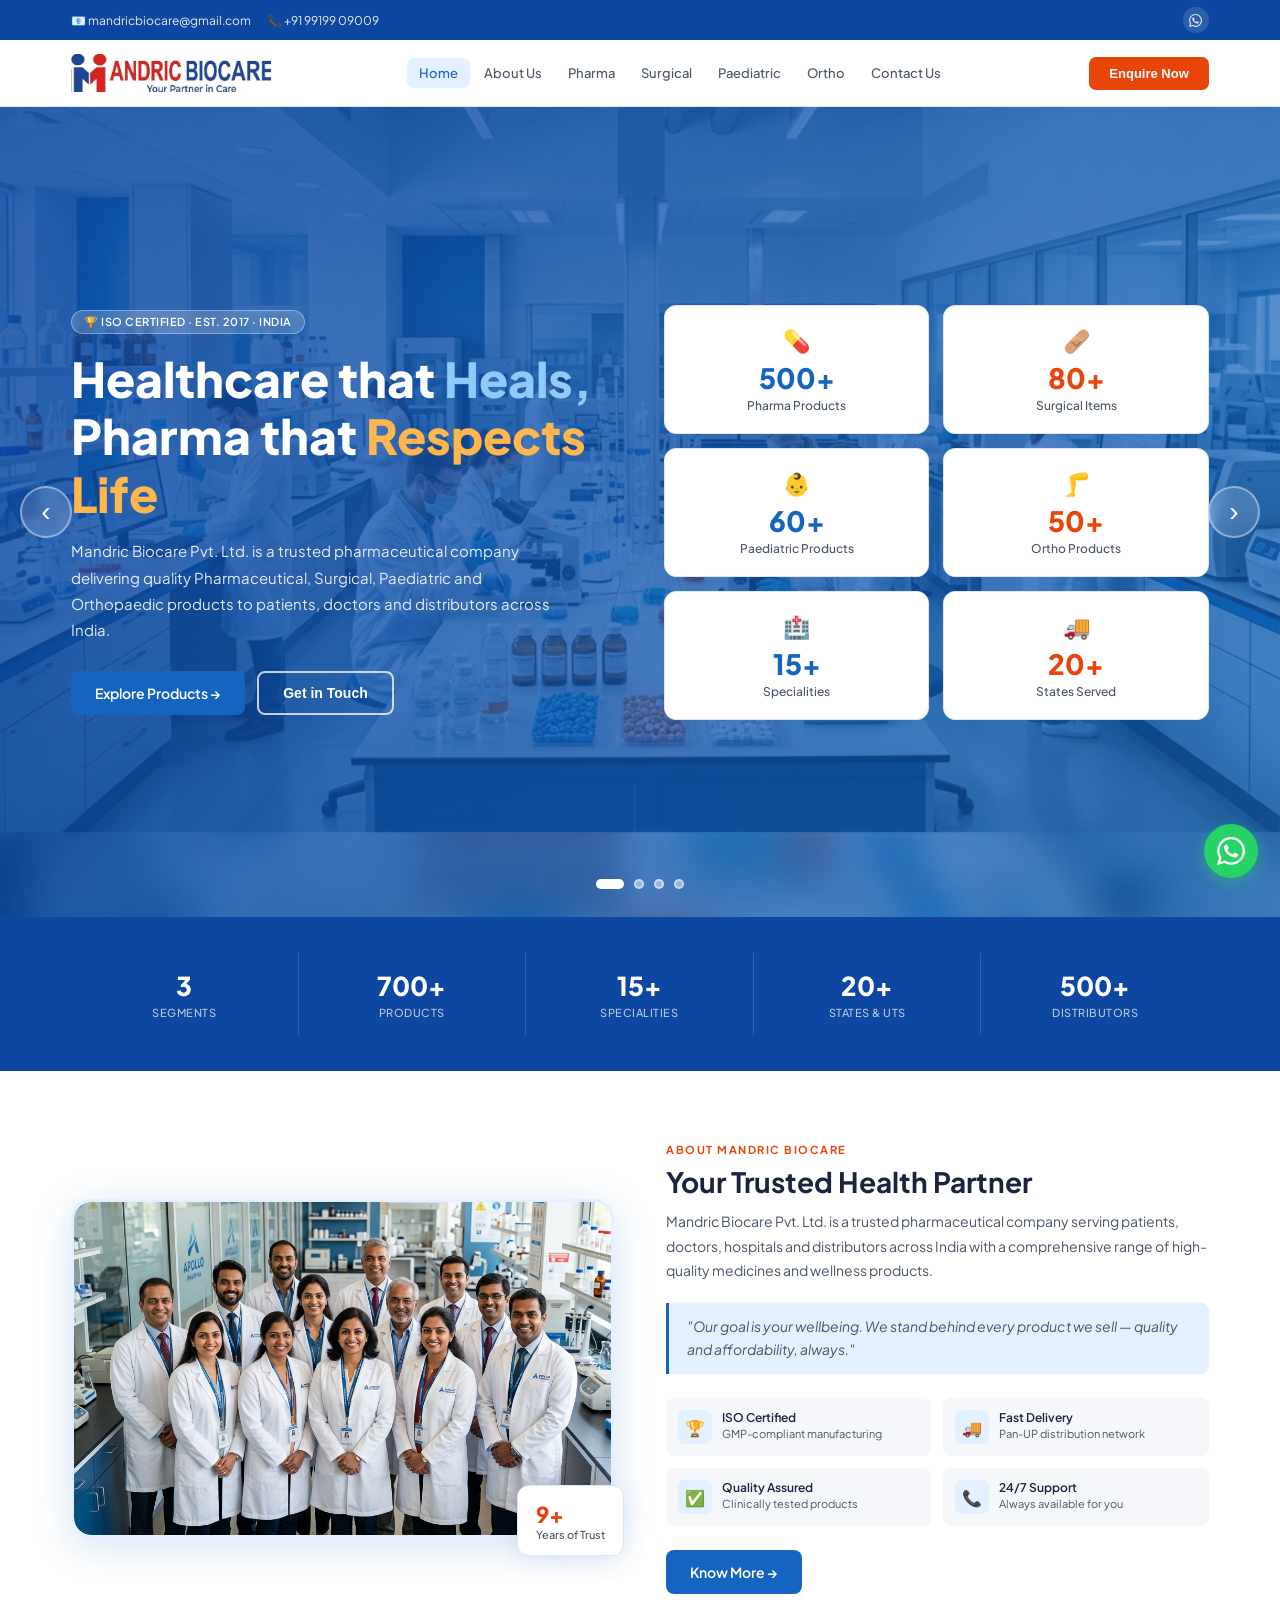
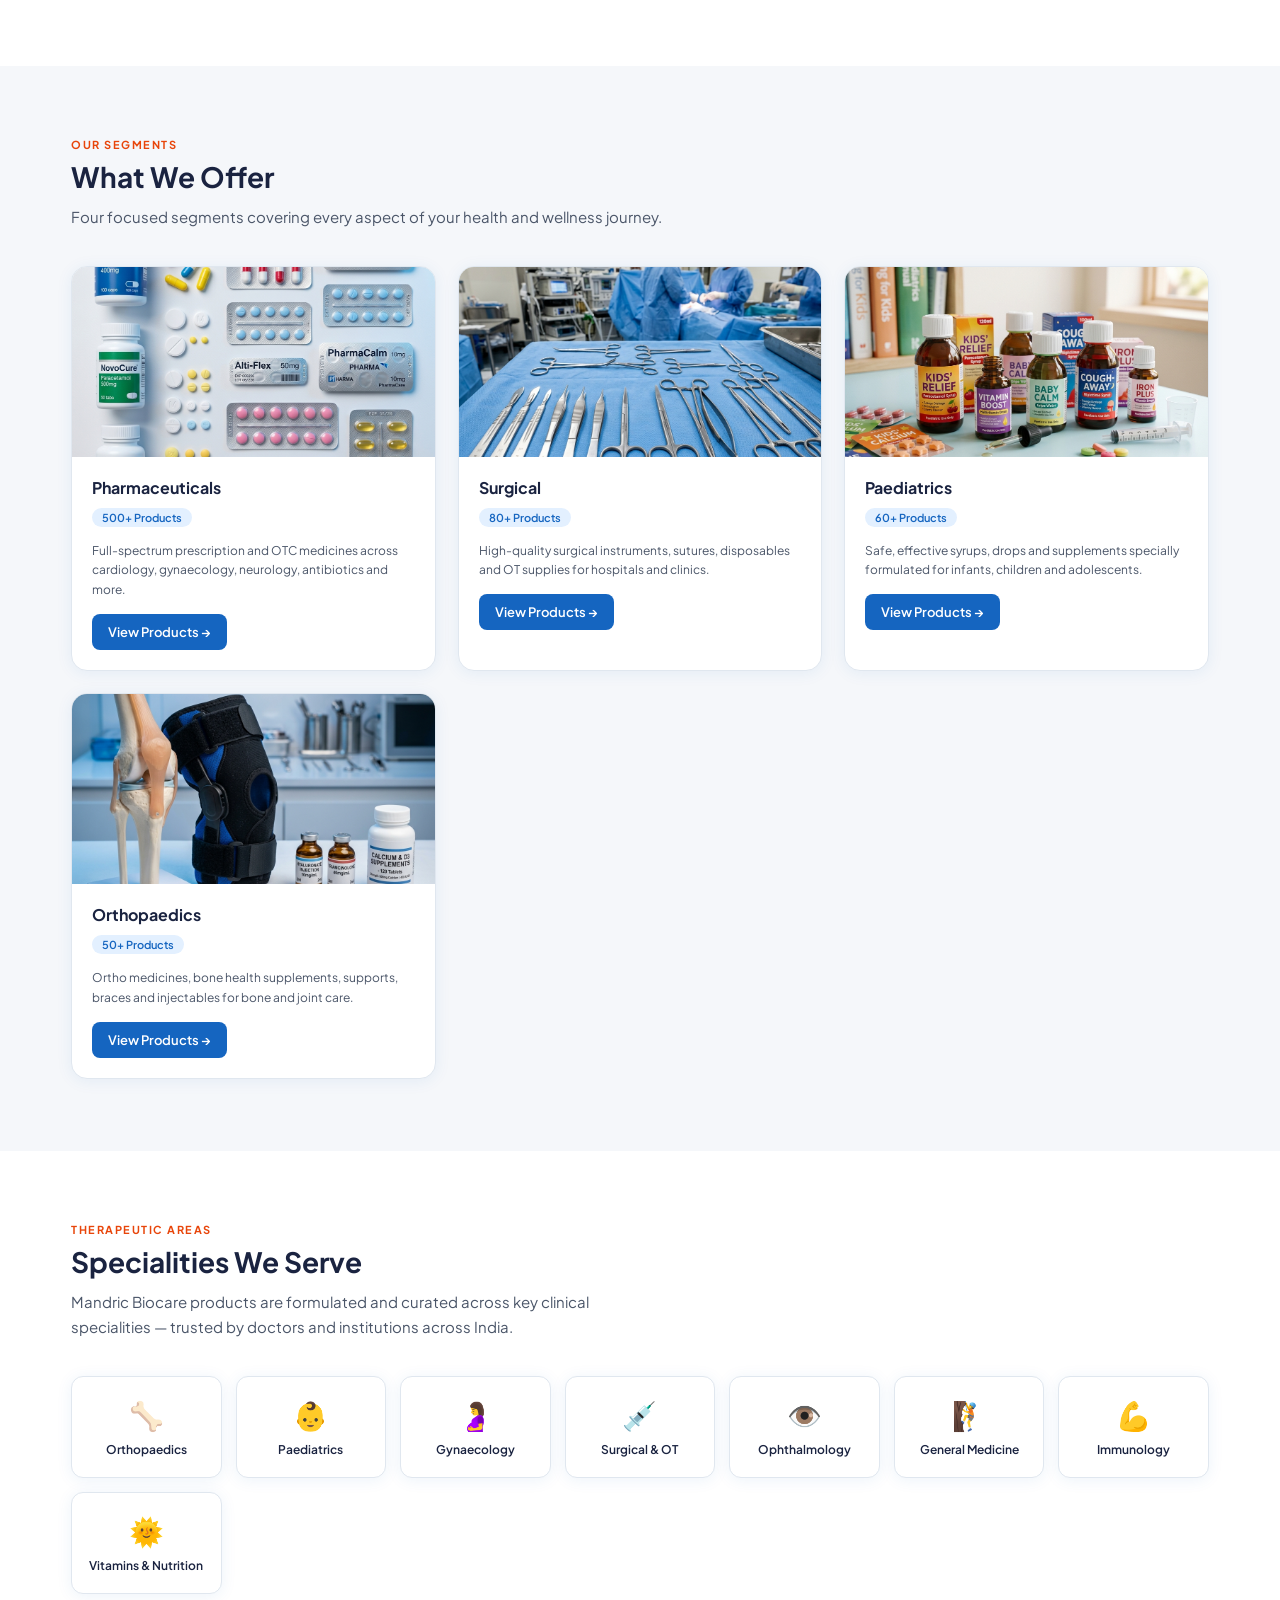
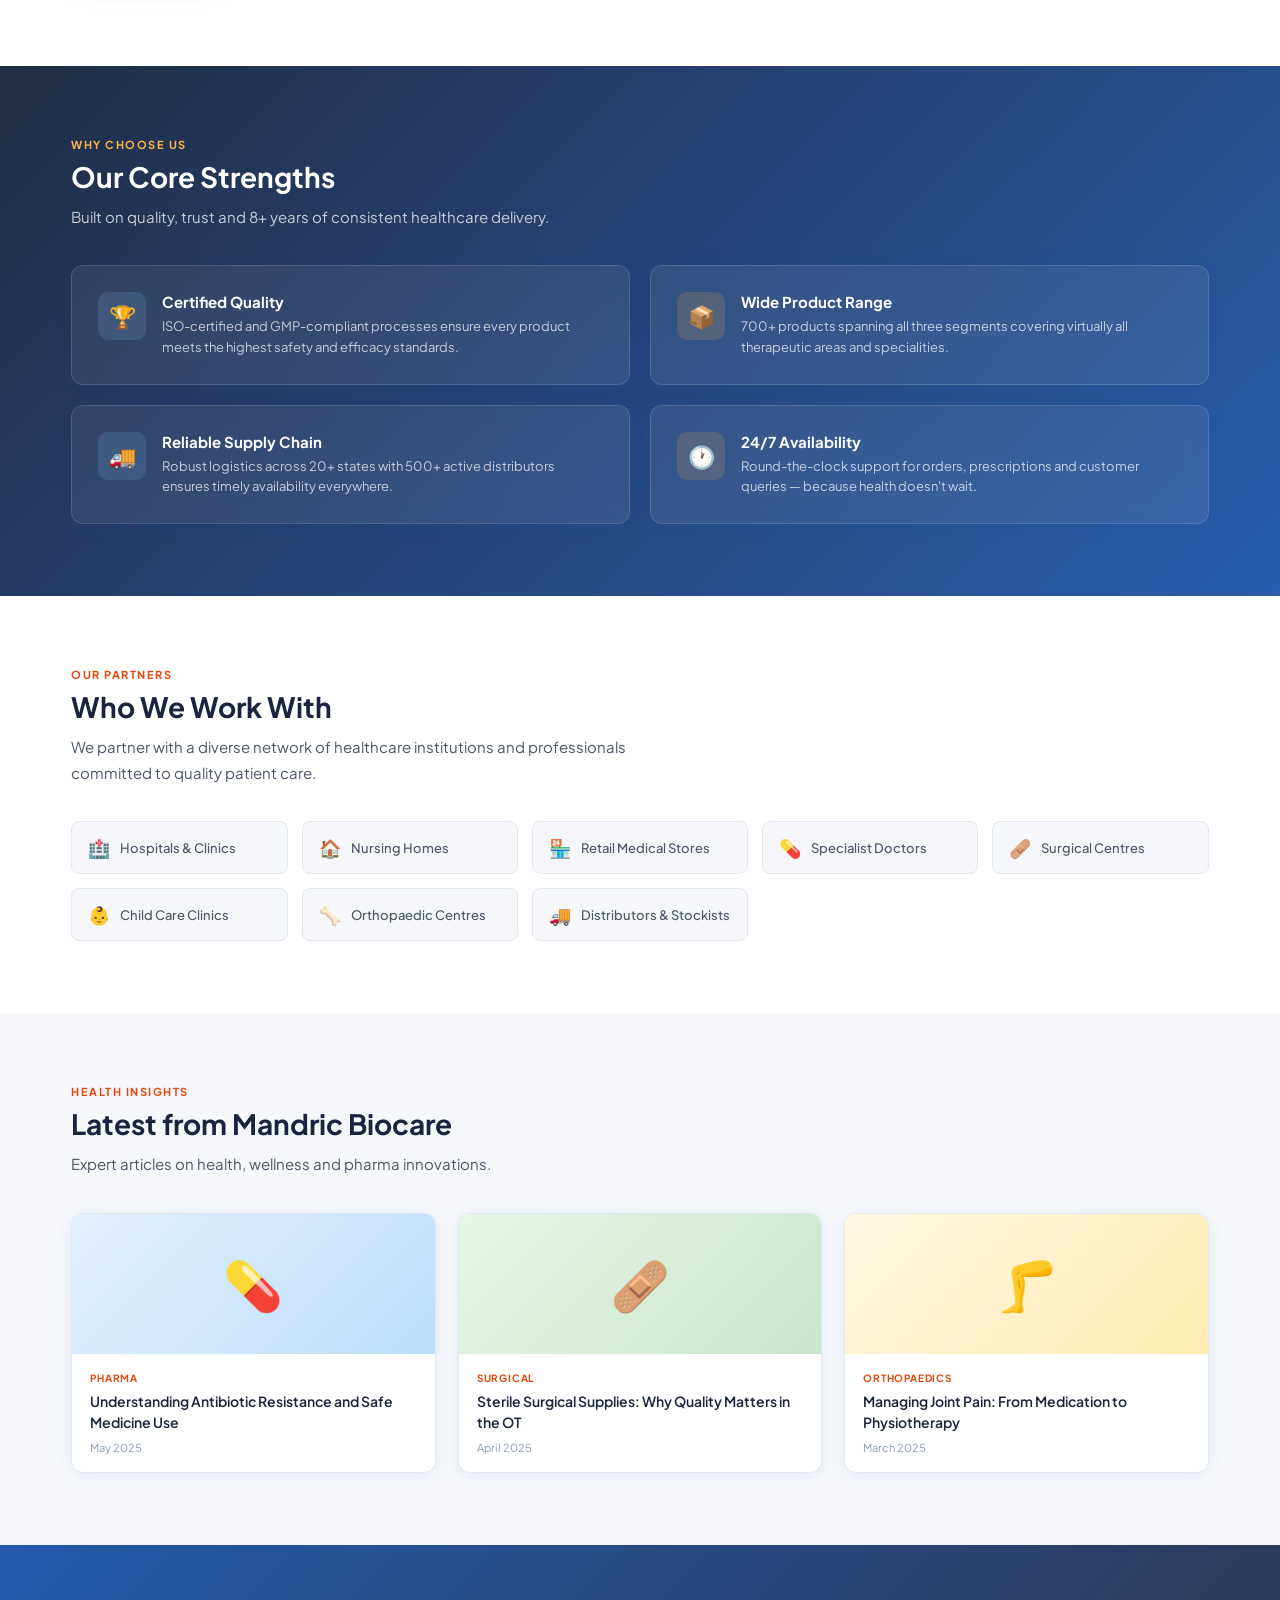
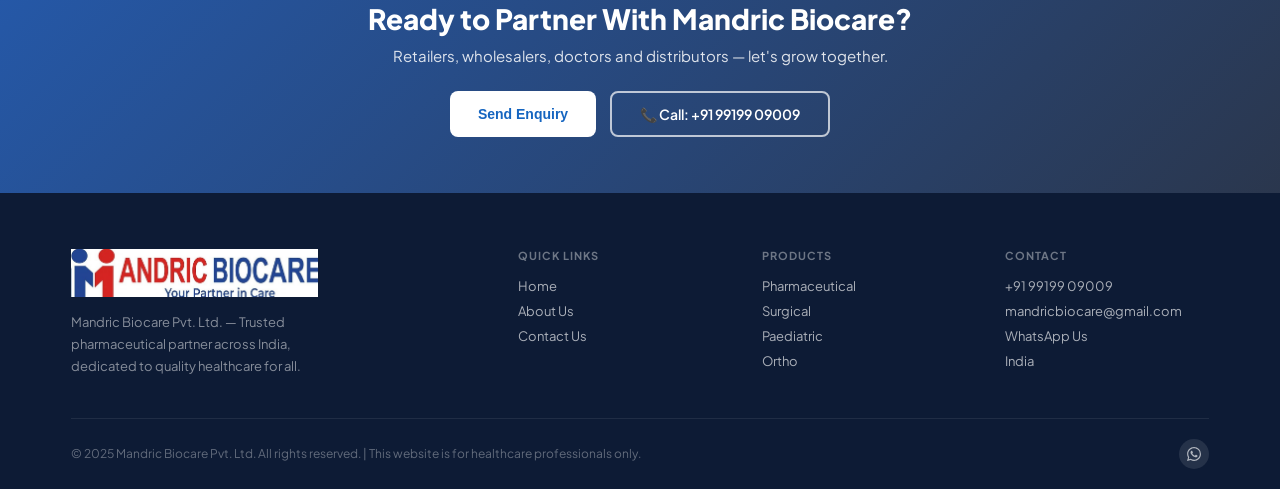
==== index.html @ bb3744e1 "✅ Reorganized Specialities + Who We Serve — removed generic entries, professional curated content" ====
<!DOCTYPE html>
<html lang="en">
<head>
<meta charset="UTF-8">
<meta name="viewport" content="width=device-width, initial-scale=1">
<meta name="description" content="Mandric Biocare Pvt. Ltd. - Leading pharmaceutical company offering Pharmaceutical, Surgical, Paediatric and Orthopaedic products across India.">
<title>Home | Mandric Biocare Pvt. Ltd.</title>
<link rel="preconnect" href="https://fonts.googleapis.com">
<link href="https://fonts.googleapis.com/css2?family=Plus+Jakarta+Sans:wght@400;500;600;700;800&display=swap" rel="stylesheet">
<link rel="stylesheet" href="styles.css">
</head>
<body>

<!-- WhatsApp Float -->
<a class="whatsapp-btn" href="https://wa.me/919919909009" target="_blank" aria-label="WhatsApp">
  <svg viewBox="0 0 24 24"><path d="M17.472 14.382c-.297-.149-1.758-.867-2.03-.967-.273-.099-.471-.148-.67.15-.197.297-.767.966-.94 1.164-.173.199-.347.223-.644.075-.297-.15-1.255-.463-2.39-1.475-.883-.788-1.48-1.761-1.653-2.059-.173-.297-.018-.458.13-.606.134-.133.298-.347.446-.52.149-.174.198-.298.298-.497.099-.198.05-.371-.025-.52-.075-.149-.669-1.612-.916-2.207-.242-.579-.487-.5-.669-.51-.173-.008-.371-.01-.57-.01-.198 0-.52.074-.792.372-.272.297-1.04 1.016-1.04 2.479 0 1.462 1.065 2.875 1.213 3.074.149.198 2.096 3.2 5.077 4.487.709.306 1.262.489 1.694.625.712.227 1.36.195 1.871.118.571-.085 1.758-.719 2.006-1.413.248-.694.248-1.289.173-1.413-.074-.124-.272-.198-.57-.347m-5.421 7.403h-.004a9.87 9.87 0 01-5.031-1.378l-.361-.214-3.741.982.998-3.648-.235-.374a9.86 9.86 0 01-1.51-5.26c.001-5.45 4.436-9.884 9.888-9.884 2.64 0 5.122 1.03 6.988 2.898a9.825 9.825 0 012.893 6.994c-.003 5.45-4.437 9.884-9.885 9.884m8.413-18.297A11.815 11.815 0 0012.05 0C5.495 0 .16 5.335.157 11.892c0 2.096.547 4.142 1.588 5.945L.057 24l6.305-1.654a11.882 11.882 0 005.683 1.448h.005c6.554 0 11.89-5.335 11.893-11.893a11.821 11.821 0 00-3.48-8.413z"/></svg>
</a>

<!-- MODAL -->
<div class="modal-overlay" id="enquiryModal" role="dialog" aria-modal="true">
  <div class="modal">
    <button class="modal-close" onclick="closeModal()" aria-label="Close">&#x2715;</button>
    <div class="modal-header">
      <h2>Product Enquiry</h2>
      <p class="modal-sub">Fill in your details and our team will contact you within 24 hours.</p>
    </div>
    <div class="modal-body">
      <div id="modalBadge"></div>
      <div id="enquiryForm">
        <div class="form-row">
          <div class="form-group"><label>Full Name *</label><input type="text" id="eq-name" placeholder="Your name"></div>
          <div class="form-group"><label>Phone *</label><input type="tel" id="eq-phone" placeholder="+91 99199 09009"></div>
        </div>
        <div class="form-group"><label>Email</label><input type="email" id="eq-email" placeholder="you@email.com"></div>
        <div class="form-group"><label>Enquiry Type *</label>
          <select id="eq-type">
            <option value="">-- Select type --</option>
            <option>Retailer</option><option>Wholesaler</option><option>Doctor</option>
            <option>Hospital / Clinic</option><option>Customer</option><option>Distributor</option><option>Other</option>
          </select>
        </div>
        <div class="form-group"><label>Message</label><textarea id="eq-msg" placeholder="Tell us about your requirement..."></textarea></div>
        <button class="btn btn-blue" style="width:100%;justify-content:center;padding:13px;" onclick="submitEnquiry()">Send Enquiry &#8594;</button>
      </div>
      <div class="success-msg" id="successMsg">
        <div class="si">&#x2705;</div>
        <h3>Enquiry Sent Successfully!</h3>
        <p>Thank you! Our team will contact you within 24 hours.</p>
      </div>
    </div>
  </div>
</div>

<!-- TOPBAR -->
<div class="topbar">
  <div class="container">
    <div class="topbar-left">
      <span>&#128231; <a href="mailto:mandricbiocare@gmail.com">mandricbiocare@gmail.com</a></span>
      <span>&#128222; <a href="tel:+919919909009">+91 99199 09009</a></span>
    </div>
    <div class="topbar-right">
      <a href="https://wa.me/919919909009" class="social-btn" target="_blank" aria-label="WhatsApp">
        <svg viewBox="0 0 24 24"><path d="M17.472 14.382c-.297-.149-1.758-.867-2.03-.967-.273-.099-.471-.148-.67.15-.197.297-.767.966-.94 1.164-.173.199-.347.223-.644.075-.297-.15-1.255-.463-2.39-1.475-.883-.788-1.48-1.761-1.653-2.059-.173-.297-.018-.458.13-.606.134-.133.298-.347.446-.52.149-.174.198-.298.298-.497.099-.198.05-.371-.025-.52-.075-.149-.669-1.612-.916-2.207-.242-.579-.487-.5-.669-.51-.173-.008-.371-.01-.57-.01-.198 0-.52.074-.792.372-.272.297-1.04 1.016-1.04 2.479 0 1.462 1.065 2.875 1.213 3.074.149.198 2.096 3.2 5.077 4.487.709.306 1.262.489 1.694.625.712.227 1.36.195 1.871.118.571-.085 1.758-.719 2.006-1.413.248-.694.248-1.289.173-1.413-.074-.124-.272-.198-.57-.347m-5.421 7.403h-.004a9.87 9.87 0 01-5.031-1.378l-.361-.214-3.741.982.998-3.648-.235-.374a9.86 9.86 0 01-1.51-5.26c.001-5.45 4.436-9.884 9.888-9.884 2.64 0 5.122 1.03 6.988 2.898a9.825 9.825 0 012.893 6.994c-.003 5.45-4.437 9.884-9.885 9.884m8.413-18.297A11.815 11.815 0 0012.05 0C5.495 0 .16 5.335.157 11.892c0 2.096.547 4.142 1.588 5.945L.057 24l6.305-1.654a11.882 11.882 0 005.683 1.448h.005c6.554 0 11.89-5.335 11.893-11.893a11.821 11.821 0 00-3.48-8.413z"/></svg>
      </a>
    </div>
  </div>
</div>

<!-- NAV -->
<nav>
  <div class="container">
    <div class="nav-inner">
      <a class="logo-wrap" href="index.html">
        <img id="logo-img" src="logo.png" width="200" height="66" alt="Mandric Biocare Pvt Ltd" style="background:transparent;" />
      </a>
      <div class="nav-links">
        <a href="index.html" class="active">Home</a>
        <a href="about.html">About Us</a>
        <a href="pharma.html">Pharma</a>
        <a href="surgical.html">Surgical</a>
        <a href="paediatric.html">Paediatric</a>
        <a href="ortho.html">Ortho</a>
        <a href="contact.html">Contact Us</a>
      </div>
      <button class="nav-enquire" onclick="openModal('General Enquiry')">Enquire Now</button>
      <button class="hamburger" id="hamburger" onclick="toggleMenu()" aria-label="Menu">
        <span></span><span></span><span></span>
      </button>
    </div>
  </div>
  <div class="mobile-menu" id="mobileMenu">
    <a href="index.html" class="active">&#127968; Home</a>
    <a href="about.html">&#127970; About Us</a>
    <a href="pharma.html">&#128138; Pharma</a>
    <a href="surgical.html">&#129657; Surgical</a>
    <a href="paediatric.html">&#128118; Paediatric</a>
    <a href="ortho.html">&#129461; Ortho</a>
    <a href="contact.html">&#128222; Contact Us</a>
    <button class="mobile-enquire" onclick="openModal('General Enquiry');toggleMenu()">Enquire Now &#8594;</button>
  </div>
</nav>

<!-- ========== HOME PAGE CONTENT ========== -->

<!-- ========== HERO SLIDER ========== -->
<section class="hero-slider" id="heroSlider">

  <!-- SLIDES -->
  <div class="slider-track" id="sliderTrack">
    <div class="slide active">
      <div class="slide-bg" style="background-image:url('hero-bg.png');"></div>
      <div class="slide-overlay" style="background:linear-gradient(120deg,rgba(13,71,161,0.85) 0%,rgba(21,101,192,0.65) 100%);"></div>
    </div>
    <div class="slide">
      <div class="slide-bg" style="background-image:url('slide2.png');"></div>
      <div class="slide-overlay" style="background:linear-gradient(120deg,rgba(13,71,161,0.82) 0%,rgba(0,60,120,0.68) 100%);"></div>
    </div>
    <div class="slide">
      <div class="slide-bg" style="background-image:url('slide3.png');"></div>
      <div class="slide-overlay" style="background:linear-gradient(120deg,rgba(56,33,0,0.80) 0%,rgba(13,71,161,0.65) 100%);"></div>
    </div>
    <div class="slide">
      <div class="slide-bg" style="background-image:url('slide4.png');"></div>
      <div class="slide-overlay" style="background:linear-gradient(120deg,rgba(13,71,161,0.80) 0%,rgba(100,20,0,0.65) 100%);"></div>
    </div>
  </div>

  <!-- CONTENT -->
  <div class="slider-content">
    <div class="container">
      <div class="hero-inner">
        <div class="hero-text-col">
          <div class="hero-eyebrow">
            <span class="badge badge-light">&#127942; ISO Certified &middot; Est. 2017 &middot; India</span>
          </div>
          <h1 class="slider-title">
            Healthcare that <span class="hl-blue">Heals,</span><br>
            Pharma that <span class="hl-orange">Respects Life</span>
          </h1>
          <p class="slider-sub">Mandric Biocare Pvt. Ltd. is a trusted pharmaceutical company delivering quality Pharmaceutical, Surgical, Paediatric and Orthopaedic products to patients, doctors and distributors across India.</p>
          <div class="hero-btns">
            <a class="btn btn-blue" href="pharma.html">Explore Products &#8594;</a>
            <button class="btn btn-outline-light" onclick="openModal('General Enquiry')">Get in Touch</button>
          </div>
        </div>
        <div class="hero-stats">
          <div class="hero-stat"><div class="ico">&#128138;</div><div class="n">500+</div><div class="l">Pharma Products</div></div>
          <div class="hero-stat"><div class="ico">&#129657;</div><div class="n orange">80+</div><div class="l">Surgical Items</div></div>
          <div class="hero-stat"><div class="ico">&#128118;</div><div class="n">60+</div><div class="l">Paediatric Products</div></div>
          <div class="hero-stat"><div class="ico">&#129461;</div><div class="n orange">50+</div><div class="l">Ortho Products</div></div>
          <div class="hero-stat"><div class="ico">&#127973;</div><div class="n">15+</div><div class="l">Specialities</div></div>
          <div class="hero-stat"><div class="ico">&#128666;</div><div class="n orange">20+</div><div class="l">States Served</div></div>
        </div>
      </div>
    </div>
  </div>

  <!-- ARROW CONTROLS -->
  <button class="slider-arrow slider-prev" onclick="sliderMove(-1)" aria-label="Previous">&#8249;</button>
  <button class="slider-arrow slider-next" onclick="sliderMove(1)" aria-label="Next">&#8250;</button>

  <!-- DOT NAVIGATION -->
  <div class="slider-dots" id="sliderDots">
    <span class="sdot active" onclick="sliderGo(0)"></span>
    <span class="sdot" onclick="sliderGo(1)"></span>
    <span class="sdot" onclick="sliderGo(2)"></span>
    <span class="sdot" onclick="sliderGo(3)"></span>
  </div>

</section>

<div class="presence">
  <div class="container">
    <div class="presence-grid">
      <div class="pres-item reveal delay-1"><div class="pn">3</div><div class="pl">Segments</div></div>
      <div class="pres-item reveal delay-2"><div class="pn">700+</div><div class="pl">Products</div></div>
      <div class="pres-item reveal delay-2"><div class="pn">15+</div><div class="pl">Specialities</div></div>
      <div class="pres-item reveal delay-3"><div class="pn">20+</div><div class="pl">States &amp; UTs</div></div>
      <div class="pres-item reveal delay-4"><div class="pn">500+</div><div class="pl">Distributors</div></div>
    </div>
  </div>
</div>

<section class="about">
  <div class="about-bg"></div>
  <div class="container">
    <div class="about-inner">
      <div class="about-visual reveal-left">
        <div class="about-img-box" style="background:none;padding:0;overflow:hidden;border-radius:20px;box-shadow:0 8px 40px rgba(21,101,192,0.18);border:3px solid var(--blue-light);">
          <img src="about-team.png" loading="lazy" decoding="async" alt="Mandric Biocare Team" style="width:100%;height:100%;object-fit:cover;display:block;border-radius:17px;" />
        </div>
        <div class="about-badge-float"><div class="ab-n">9+</div><div class="ab-l">Years of Trust</div></div>
      </div>
      <div class="reveal-right">
        <div class="sec-label">About Mandric Biocare</div>
        <div class="sec-title">Your Trusted Health Partner</div>
        <p style="font-size:14px;color:var(--text2);line-height:1.75;margin-bottom:12px;">Mandric Biocare Pvt. Ltd. is a trusted pharmaceutical company serving patients, doctors, hospitals and distributors across India with a comprehensive range of high-quality medicines and wellness products.</p>
        <div class="quote-block">"Our goal is your wellbeing. We stand behind every product we sell — quality and affordability, always."</div>
        <div class="about-features">
          <div class="ab-feat"><div class="feat-icon">&#127942;</div><div><div class="feat-t">ISO Certified</div><div class="feat-d">GMP-compliant manufacturing</div></div></div>
          <div class="ab-feat"><div class="feat-icon">&#128666;</div><div><div class="feat-t">Fast Delivery</div><div class="feat-d">Pan-UP distribution network</div></div></div>
          <div class="ab-feat"><div class="feat-icon">&#9989;</div><div><div class="feat-t">Quality Assured</div><div class="feat-d">Clinically tested products</div></div></div>
          <div class="ab-feat"><div class="feat-icon">&#128222;</div><div><div class="feat-t">24/7 Support</div><div class="feat-d">Always available for you</div></div></div>
        </div>
        <div style="margin-top:24px;"><a class="btn btn-blue" href="about.html">Know More &#8594;</a></div>
      </div>
    </div>
  </div>
</section>

<section class="segments">
  <div class="container">
    <div class="sec-label reveal">Our Segments</div>
    <div class="sec-title reveal">What We Offer</div>
    <div class="sec-desc reveal">Four focused segments covering every aspect of your health and wellness journey.</div>
    <div class="seg-grid">
      <a class="seg-card reveal delay-1" href="pharma.html" style="text-decoration:none;color:inherit;">
        <div class="seg-card-img"><img src="seg-pharma.png" alt="Pharmaceutical Products" loading="lazy"></div>
        <div class="seg-body">
          <div class="seg-title">Pharmaceuticals</div>
          <div class="seg-count">500+ Products</div>
          <div class="seg-desc">Full-spectrum prescription and OTC medicines across cardiology, gynaecology, neurology, antibiotics and more.</div>
          <span class="btn btn-blue btn-sm">View Products &#8594;</span>
        </div>
      </a>
      <a class="seg-card reveal delay-2" href="surgical.html" style="text-decoration:none;color:inherit;">
        <div class="seg-card-img"><img src="seg-surgical.png" alt="Surgical Products" loading="lazy"></div>
        <div class="seg-body">
          <div class="seg-title">Surgical</div>
          <div class="seg-count">80+ Products</div>
          <div class="seg-desc">High-quality surgical instruments, sutures, disposables and OT supplies for hospitals and clinics.</div>
          <span class="btn btn-blue btn-sm">View Products &#8594;</span>
        </div>
      </a>
      <a class="seg-card reveal delay-3" href="paediatric.html" style="text-decoration:none;color:inherit;">
        <div class="seg-card-img"><img src="seg-paediatric.png" alt="Paediatric Products" loading="lazy"></div>
        <div class="seg-body">
          <div class="seg-title">Paediatrics</div>
          <div class="seg-count">60+ Products</div>
          <div class="seg-desc">Safe, effective syrups, drops and supplements specially formulated for infants, children and adolescents.</div>
          <span class="btn btn-blue btn-sm">View Products &#8594;</span>
        </div>
      </a>
      <a class="seg-card reveal delay-4" href="ortho.html" style="text-decoration:none;color:inherit;">
        <div class="seg-card-img"><img src="seg-ortho.png" alt="Orthopaedic Products" loading="lazy"></div>
        <div class="seg-body">
          <div class="seg-title">Orthopaedics</div>
          <div class="seg-count">50+ Products</div>
          <div class="seg-desc">Ortho medicines, bone health supplements, supports, braces and injectables for bone and joint care.</div>
          <span class="btn btn-blue btn-sm">View Products &#8594;</span>
        </div>
      </a>
    </div>
  </div>
</section>

<section class="specialities">
  <div class="container">
    <div class="sec-label">Therapeutic Areas</div>
    <div class="sec-title">Specialities We Serve</div>
    <div class="sec-desc">Mandric Biocare products are formulated and curated across key clinical specialities — trusted by doctors and institutions across India.</div>
    <div class="spec-grid">
      <div class="spec-card"><div class="si">&#129460;</div><div class="sn">Orthopaedics</div></div>
      <div class="spec-card"><div class="si">&#128118;</div><div class="sn">Paediatrics</div></div>
      <div class="spec-card"><div class="si">&#129328;</div><div class="sn">Gynaecology</div></div>
      <div class="spec-card"><div class="si">&#128137;</div><div class="sn">Surgical &amp; OT</div></div>
      <div class="spec-card"><div class="si">&#128065;&#65039;</div><div class="sn">Ophthalmology</div></div>
      <div class="spec-card"><div class="si">&#129495;</div><div class="sn">General Medicine</div></div>
      <div class="spec-card"><div class="si">&#128170;</div><div class="sn">Immunology</div></div>
      <div class="spec-card"><div class="si">&#127774;</div><div class="sn">Vitamins &amp; Nutrition</div></div>
    </div>
  </div>
</section>

<section class="strengths">
  <div class="strengths-bg"></div>
  <div class="strengths-overlay"></div>
  <div class="container">
    <div class="sec-label reveal">Why Choose Us</div>
    <div class="sec-title reveal">Our Core Strengths</div>
    <div class="sec-desc reveal">Built on quality, trust and 8+ years of consistent healthcare delivery.</div>
    <div class="str-grid">
      <div class="str-card reveal delay-1"><div class="str-icon blue">&#127942;</div><div><div class="str-title">Certified Quality</div><div class="str-desc">ISO-certified and GMP-compliant processes ensure every product meets the highest safety and efficacy standards.</div></div></div>
      <div class="str-card reveal delay-2"><div class="str-icon orange">&#128230;</div><div><div class="str-title">Wide Product Range</div><div class="str-desc">700+ products spanning all three segments covering virtually all therapeutic areas and specialities.</div></div></div>
      <div class="str-card reveal delay-3"><div class="str-icon blue">&#128666;</div><div><div class="str-title">Reliable Supply Chain</div><div class="str-desc">Robust logistics across 20+ states with 500+ active distributors ensures timely availability everywhere.</div></div></div>
      <div class="str-card reveal delay-4"><div class="str-icon orange">&#128336;</div><div><div class="str-title">24/7 Availability</div><div class="str-desc">Round-the-clock support for orders, prescriptions and customer queries — because health doesn't wait.</div></div></div>
    </div>
  </div>
</section>

<section class="we-serve">
  <div class="container">
    <div class="sec-label">Our Partners</div>
    <div class="sec-title">Who We Work With</div>
    <div class="sec-desc">We partner with a diverse network of healthcare institutions and professionals committed to quality patient care.</div>
    <div class="serve-grid">
      <div class="serve-chip"><span class="si">&#127973;</span>Hospitals &amp; Clinics</div>
      <div class="serve-chip"><span class="si">&#127968;</span>Nursing Homes</div>
      <div class="serve-chip"><span class="si">&#127978;</span>Retail Medical Stores</div>
      <div class="serve-chip"><span class="si">&#128138;</span>Specialist Doctors</div>
      <div class="serve-chip"><span class="si">&#129657;</span>Surgical Centres</div>
      <div class="serve-chip"><span class="si">&#128118;</span>Child Care Clinics</div>
      <div class="serve-chip"><span class="si">&#129460;</span>Orthopaedic Centres</div>
      <div class="serve-chip"><span class="si">&#128666;</span>Distributors &amp; Stockists</div>
    </div>
  </div>
</section>

<section class="blogs">
  <div class="container">
    <div class="sec-label">Health Insights</div>
    <div class="sec-title">Latest from Mandric Biocare</div>
    <div class="sec-desc">Expert articles on health, wellness and pharma innovations.</div>
    <div class="blog-grid">
      <div class="blog-card"><div class="blog-img b1">&#128138;</div><div class="blog-body"><div class="blog-cat">Pharma</div><div class="blog-title">Understanding Antibiotic Resistance and Safe Medicine Use</div><div class="blog-date">May 2025</div></div></div>
      <div class="blog-card"><div class="blog-img b2">&#129657;</div><div class="blog-body"><div class="blog-cat">Surgical</div><div class="blog-title">Sterile Surgical Supplies: Why Quality Matters in the OT</div><div class="blog-date">April 2025</div></div></div>
      <div class="blog-card"><div class="blog-img b3">&#129461;</div><div class="blog-body"><div class="blog-cat">Orthopaedics</div><div class="blog-title">Managing Joint Pain: From Medication to Physiotherapy</div><div class="blog-date">March 2025</div></div></div>
    </div>
  </div>
</section>

<div class="enquiry-cta">
  <div class="enquiry-cta-bg"></div>
  <div class="enquiry-cta-overlay"></div>
  <div class="container">
    <h2 class="reveal">Ready to Partner With Mandric Biocare?</h2>
    <p class="reveal">Retailers, wholesalers, doctors and distributors — let's grow together.</p>
    <div class="enquiry-cta-btns reveal">
      <button class="btn-white" onclick="openModal('General Enquiry')">Send Enquiry</button>
      <a href="tel:+919919909009" class="btn-white-outline">&#128222; Call: +91 99199 09009</a>
    </div>
  </div>
</div>

<!-- FOOTER -->
<footer>
  <div class="container">
    <div class="footer-grid">
      <div class="footer-brand">
        <div class="logo-wrap"><img id="logo-footer" src="logo.png" alt="Mandric Biocare"></div>
        <p>Mandric Biocare Pvt. Ltd. &mdash; Trusted pharmaceutical partner across India, dedicated to quality healthcare for all.</p>
      </div>
      <div class="footer-col">
        <h4>Quick Links</h4>
        <a href="index.html">Home</a>
        <a href="about.html">About Us</a>
        <a href="contact.html">Contact Us</a>
      </div>
      <div class="footer-col">
        <h4>Products</h4>
        <a href="pharma.html">Pharmaceutical</a>
        <a href="surgical.html">Surgical</a>
        <a href="paediatric.html">Paediatric</a>
        <a href="ortho.html">Ortho</a>
      </div>
      <div class="footer-col">
        <h4>Contact</h4>
        <a href="tel:+919919909009">+91 99199 09009</a>
        <a href="mailto:mandricbiocare@gmail.com">mandricbiocare@gmail.com</a>
        <a href="https://wa.me/919919909009" target="_blank">WhatsApp Us</a>
        <a>India</a>
      </div>
    </div>
    <div class="footer-bottom">
      <p>&copy; 2025 Mandric Biocare Pvt. Ltd. All rights reserved. | This website is for healthcare professionals only.</p>
      <div class="footer-socials">
        <a href="https://wa.me/919919909009" class="fs" target="_blank" aria-label="WhatsApp">
          <svg viewBox="0 0 24 24"><path d="M17.472 14.382c-.297-.149-1.758-.867-2.03-.967-.273-.099-.471-.148-.67.15-.197.297-.767.966-.94 1.164-.173.199-.347.223-.644.075-.297-.15-1.255-.463-2.39-1.475-.883-.788-1.48-1.761-1.653-2.059-.173-.297-.018-.458.13-.606.134-.133.298-.347.446-.52.149-.174.198-.298.298-.497.099-.198.05-.371-.025-.52-.075-.149-.669-1.612-.916-2.207-.242-.579-.487-.5-.669-.51-.173-.008-.371-.01-.57-.01-.198 0-.52.074-.792.372-.272.297-1.04 1.016-1.04 2.479 0 1.462 1.065 2.875 1.213 3.074.149.198 2.096 3.2 5.077 4.487.709.306 1.262.489 1.694.625.712.227 1.36.195 1.871.118.571-.085 1.758-.719 2.006-1.413.248-.694.248-1.289.173-1.413-.074-.124-.272-.198-.57-.347m-5.421 7.403h-.004a9.87 9.87 0 01-5.031-1.378l-.361-.214-3.741.982.998-3.648-.235-.374a9.86 9.86 0 01-1.51-5.26c.001-5.45 4.436-9.884 9.888-9.884 2.64 0 5.122 1.03 6.988 2.898a9.825 9.825 0 012.893 6.994c-.003 5.45-4.437 9.884-9.885 9.884m8.413-18.297A11.815 11.815 0 0012.05 0C5.495 0 .16 5.335.157 11.892c0 2.096.547 4.142 1.588 5.945L.057 24l6.305-1.654a11.882 11.882 0 005.683 1.448h.005c6.554 0 11.89-5.335 11.893-11.893a11.821 11.821 0 00-3.48-8.413z"/></svg>
        </a>
      </div>
    </div>
  </div>
</footer>

<script src="js/app.js"></script>
</body>
</html>
---- styles.css ----
/* === GLOBAL SAFETY === */
*{margin:0;padding:0;box-sizing:border-box;max-width:100%;}
img{display:block;max-width:100%;height:auto;background:transparent;}
html,body{overflow-x:hidden;}
html{scroll-behavior:smooth;}

/* === DESIGN TOKENS === */
:root{
  --blue:#1565C0;--blue2:#0D47A1;--blue-light:#E3F0FF;--blue-mid:#90CAF9;
  --orange:#E8450A;--orange2:#BF360C;--orange-light:#FFF3EE;
  --gray:#F5F7FA;--border:#E0E7EF;--text:#1A2340;--text2:#4A5568;--text3:#8A9AB5;
  --white:#fff;--shadow:0 2px 16px rgba(21,101,192,.08);--shadow2:0 4px 24px rgba(21,101,192,.13);
  --radius:12px;--radius-sm:8px;
}
body{font-family:'Plus Jakarta Sans',sans-serif;color:var(--text);background:#fff;}

/* === FLUID CONTAINER === */
.container{width:min(1280px,92%);margin:0 auto;padding:0 20px;}
.hidden{display:none!important;}

/* === BADGES & LABELS === */
.badge{display:inline-flex;align-items:center;gap:5px;background:var(--blue-light);color:var(--blue2);font-size:11px;font-weight:600;padding:4px 12px;border-radius:20px;letter-spacing:.5px;text-transform:uppercase;}
.sec-label{font-size:11px;font-weight:700;color:var(--orange);letter-spacing:1.5px;text-transform:uppercase;margin-bottom:8px;}
.sec-title{font-size:clamp(1.3rem,3vw,1.75rem);font-weight:700;color:var(--text);margin-bottom:10px;line-height:1.25;}
.sec-desc{font-size:15px;color:var(--text2);line-height:1.7;max-width:600px;margin-bottom:36px;}

/* === BUTTONS (44px min tap target) === */
.btn{display:inline-flex;align-items:center;justify-content:center;gap:7px;padding:11px 24px;min-height:44px;border-radius:var(--radius-sm);font-size:14px;font-weight:600;cursor:pointer;border:none;text-decoration:none;transition:all .2s;}
.btn-blue{background:var(--blue);color:#fff;}.btn-blue:hover{background:var(--blue2);}
.btn-orange{background:var(--orange);color:#fff;}.btn-orange:hover{background:var(--orange2);}
.btn-outline{background:transparent;color:var(--blue);border:1.5px solid var(--blue);}.btn-outline:hover{background:var(--blue-light);}
.btn-sm{padding:8px 16px;font-size:13px;min-height:36px;}

/* TOPBAR */
.topbar{background:var(--blue2);color:#fff;padding:7px 0;font-size:12px;}
.topbar .container{display:flex;justify-content:space-between;align-items:center;flex-wrap:wrap;gap:6px;}
.topbar a{color:#fff;text-decoration:none;opacity:.9;}.topbar a:hover{opacity:1;}
.topbar-left{display:flex;gap:16px;align-items:center;flex-wrap:wrap;}
.topbar-right{display:flex;gap:10px;align-items:center;}
.social-btn{width:26px;height:26px;border-radius:50%;background:rgba(255,255,255,.15);display:flex;align-items:center;justify-content:center;cursor:pointer;transition:background .2s;text-decoration:none;}
.social-btn:hover{background:rgba(255,255,255,.3);}
.social-btn svg{width:13px;height:13px;fill:#fff;}

/* NAV */
nav{background:#fff;border-bottom:1.5px solid var(--border);position:sticky;top:0;z-index:200;box-shadow:var(--shadow);}
.nav-inner{display:flex;justify-content:space-between;align-items:center;height:66px;}
.logo-wrap{display:flex;align-items:center;cursor:pointer;text-decoration:none;background:transparent;}
.logo-wrap img{height:48px;object-fit:contain;background:transparent;}
.nav-links{display:flex;gap:2px;align-items:center;}
.nav-links a{font-size:13px;font-weight:500;color:var(--text2);text-decoration:none;padding:7px 12px;border-radius:7px;transition:all .2s;cursor:pointer;white-space:nowrap;}
.nav-links a:hover,.nav-links a.active{color:var(--blue);background:var(--blue-light);}
.nav-enquire{background:var(--orange);color:#fff;padding:9px 20px;border-radius:7px;font-size:13px;font-weight:600;border:none;cursor:pointer;transition:background .2s;}
.nav-enquire:hover{background:var(--orange2);}
.hamburger{display:none;flex-direction:column;gap:5px;cursor:pointer;padding:6px;border:none;background:none;}
.hamburger span{display:block;width:22px;height:2px;background:var(--text);border-radius:2px;transition:all .3s;}
.hamburger.open span:nth-child(1){transform:translateY(7px) rotate(45deg);}
.hamburger.open span:nth-child(2){opacity:0;}
.hamburger.open span:nth-child(3){transform:translateY(-7px) rotate(-45deg);}
.mobile-menu{display:none;background:#fff;border-top:1px solid var(--border);padding:12px 20px 20px;}
.mobile-menu.open{display:block;}
.mobile-menu a{display:block;font-size:14px;font-weight:500;color:var(--text);padding:11px 0;border-bottom:1px solid var(--border);text-decoration:none;cursor:pointer;}
.mobile-menu a:hover,.mobile-menu a.active{color:var(--blue);}
.mobile-enquire{display:block;margin-top:14px;text-align:center;background:var(--orange);color:#fff;padding:12px;border-radius:8px;font-weight:600;font-size:14px;cursor:pointer;border:none;width:100%;}

/* HERO SLIDER */
.hero-slider{position:relative;width:100%;min-height:600px;height:90svh;max-height:900px;overflow:hidden;}
.slider-track{position:absolute;inset:0;}
.slide{position:absolute;inset:0;opacity:0;transition:opacity 0.9s ease;z-index:0;}
.slide.active{opacity:1;z-index:1;}
.slide-bg{position:absolute;inset:0;background-size:cover;background-position:center;transform:scale(1.06);transition:transform 7s ease;will-change:transform;}
.slide.active .slide-bg{transform:scale(1);}
.slide-overlay{position:absolute;inset:0;}

.slider-content{position:absolute;inset:0;z-index:10;display:flex;align-items:center;}
.slider-title{font-size:clamp(1.5rem,4vw,3rem);font-weight:800;line-height:1.2;color:#fff;margin-bottom:16px;}
.hl-blue{color:#90CAF9;}
.hl-orange{color:#FFB74D;}
.slider-sub{font-size:clamp(13px,2vw,15px);color:rgba(255,255,255,0.88);line-height:1.75;margin-bottom:28px;max-width:500px;}
.hero-text-col .hero-eyebrow{margin-bottom:16px;}

.slider-arrow{position:absolute;top:50%;transform:translateY(-50%);z-index:20;background:rgba(255,255,255,0.15);color:#fff;border:2px solid rgba(255,255,255,0.4);border-radius:50%;width:52px;height:52px;font-size:28px;cursor:pointer;display:flex;align-items:center;justify-content:center;transition:all .25s;backdrop-filter:blur(4px);line-height:1;}
.slider-arrow:hover{background:rgba(255,255,255,0.3);border-color:#fff;}
.slider-prev{left:20px;}
.slider-next{right:20px;}

.slider-dots{position:absolute;bottom:28px;left:50%;transform:translateX(-50%);z-index:20;display:flex;gap:10px;}
.sdot{width:10px;height:10px;border-radius:50%;background:rgba(255,255,255,0.45);cursor:pointer;transition:all .3s;border:2px solid rgba(255,255,255,0.5);}
.sdot.active{background:#fff;width:28px;border-radius:5px;}

/* HERO (legacy gradient fallback) */
.hero{background:linear-gradient(135deg,#EAF2FF 0%,#F5F9FF 60%,#FFF3EE 100%);padding:64px 0 56px;}
.hero-photo{background:none;padding:80px 0 70px;position:relative;overflow:hidden;}
.hero-photo-bg{position:absolute;inset:0;background-size:cover;background-position:center;}
.hero-photo-overlay{position:absolute;inset:0;background:linear-gradient(135deg,rgba(13,71,161,0.82) 0%,rgba(21,101,192,0.75) 50%,rgba(13,71,161,0.70) 100%);}

.hero-inner{display:grid;grid-template-columns:1fr 1fr;gap:48px;align-items:center;}
.hero h1{font-size:40px;font-weight:800;line-height:1.2;color:var(--text);margin-bottom:16px;}
.hero h1 span{color:var(--blue);}
.hero h1 em{color:var(--orange);font-style:normal;}
.hero-eyebrow{margin-bottom:16px;}
.hero p{font-size:15px;color:var(--text2);line-height:1.75;margin-bottom:28px;}
.hero-btns{display:flex;gap:12px;flex-wrap:wrap;}
.hero-stats{display:grid;grid-template-columns:1fr 1fr;gap:14px;}
.hero-stat{background:#fff;border:1px solid var(--border);border-radius:var(--radius);padding:20px 18px;text-align:center;box-shadow:var(--shadow);}
.hero-stat .n{font-size:28px;font-weight:800;color:var(--blue);}
.hero-stat .n.orange{color:var(--orange);}
.hero-stat .l{font-size:12px;color:var(--text2);margin-top:3px;font-weight:500;}
.hero-stat .ico{font-size:22px;margin-bottom:6px;}
.badge-light{background:rgba(255,255,255,0.2);color:#fff;border:1px solid rgba(255,255,255,0.35);backdrop-filter:blur(4px);}
.btn-outline-light{background:transparent;color:#fff;border:2px solid rgba(255,255,255,0.75);padding:11px 24px;border-radius:var(--radius-sm);font-size:14px;font-weight:600;cursor:pointer;transition:all .2s;}
.btn-outline-light:hover{background:rgba(255,255,255,0.15);border-color:#fff;}

/* PRESENCE */
.presence{background:var(--blue2);padding:36px 0;}
.presence-grid{display:grid;grid-template-columns:repeat(5,1fr);gap:0;}
.pres-item{text-align:center;padding:16px 12px;border-right:1px solid rgba(255,255,255,.15);}
.pres-item:last-child{border:none;}
.pres-item .pn{font-size:26px;font-weight:800;color:#fff;}
.pres-item .pl{font-size:11px;color:rgba(255,255,255,.7);margin-top:4px;font-weight:500;text-transform:uppercase;letter-spacing:.5px;}

/* ABOUT */
.about{padding:72px 0;position:relative;overflow:hidden;}
.about.has-bg{background:none;}
.about-bg{position:absolute;inset:0;background-image:url('./bg-about.png');background-size:cover;background-position:center;background-attachment:fixed;opacity:0.08;z-index:0;}
.about>.container{position:relative;z-index:1;}
.about-inner{display:grid;grid-template-columns:1fr 1fr;gap:52px;align-items:center;}
.about-img-box{background:linear-gradient(135deg,var(--blue-light),#dbeafe);border-radius:20px;aspect-ratio:16/10;height:auto;min-height:220px;display:flex;align-items:center;justify-content:center;overflow:hidden;}
.about-visual{position:relative;}
.about-badge-float{position:absolute;bottom:-18px;right:-10px;background:#fff;border-radius:var(--radius);padding:14px 18px;box-shadow:var(--shadow2);border:1px solid var(--border);}
.about-badge-float .ab-n{font-size:22px;font-weight:800;color:var(--orange);}
.about-badge-float .ab-l{font-size:11px;color:var(--text2);font-weight:500;}
.quote-block{border-left:3px solid var(--blue);padding:12px 18px;background:var(--blue-light);border-radius:0 var(--radius-sm) var(--radius-sm) 0;margin:20px 0;font-size:14px;color:var(--text2);font-style:italic;line-height:1.7;}
.about-features{display:grid;grid-template-columns:1fr 1fr;gap:12px;margin-top:24px;}
.ab-feat{display:flex;gap:10px;align-items:flex-start;background:var(--gray);border-radius:var(--radius-sm);padding:12px;}
.ab-feat .feat-icon{width:34px;height:34px;background:var(--blue-light);border-radius:7px;display:flex;align-items:center;justify-content:center;flex-shrink:0;font-size:16px;}
.ab-feat .feat-t{font-size:12px;font-weight:600;color:var(--text);margin-bottom:2px;}
.ab-feat .feat-d{font-size:11px;color:var(--text2);}

/* SEGMENTS */
.segments{padding:72px 0;background:var(--gray);}
.seg-grid{display:grid;grid-template-columns:repeat(auto-fit,minmax(280px,1fr));gap:22px;}
.seg-card{background:#fff;border:1px solid var(--border);border-radius:16px;overflow:hidden;cursor:pointer;transition:all .25s;box-shadow:var(--shadow);}
.seg-card:hover{transform:translateY(-4px);box-shadow:var(--shadow2);border-color:var(--blue-mid);}
.seg-card-header{height:130px;display:flex;align-items:center;justify-content:center;font-size:52px;}
.seg-card-header.pharma{background:linear-gradient(135deg,#E3F0FF,#BBDEFB);}
.seg-card-header.ayur{background:linear-gradient(135deg,#E8F5E9,#C8E6C9);}
.seg-card-header.nutri{background:linear-gradient(135deg,#FFF8E1,#FFECB3);}
.seg-card-img{height:190px;overflow:hidden;border-radius:var(--radius) var(--radius) 0 0;}
.seg-card-img img{width:100%;height:100%;object-fit:cover;display:block;transition:transform .4s ease;}
.seg-card:hover .seg-card-img img{transform:scale(1.06);}
.seg-body{padding:20px;}
.seg-title{font-size:16px;font-weight:700;margin-bottom:7px;}
.seg-desc{font-size:12px;color:var(--text2);line-height:1.65;margin-bottom:14px;}
.seg-count{display:inline-block;font-size:11px;font-weight:600;color:var(--blue);background:var(--blue-light);padding:3px 10px;border-radius:20px;margin-bottom:14px;}

/* SPECIALITIES */
.specialities{padding:72px 0;}
.spec-grid{display:grid;grid-template-columns:repeat(auto-fit,minmax(150px,1fr));gap:14px;}
.spec-card{background:#fff;border:1px solid var(--border);border-radius:var(--radius);padding:20px 14px;display:flex;flex-direction:column;align-items:center;text-align:center;gap:9px;transition:all .2s;box-shadow:var(--shadow);}
.spec-card:hover{border-color:var(--blue-mid);background:var(--blue-light);}
.spec-card .si{font-size:28px;}
.spec-card .sn{font-size:12px;font-weight:600;color:var(--text);}

/* STRENGTHS */
.strengths{padding:72px 0;position:relative;overflow:hidden;background:none;}
.strengths-bg{position:absolute;inset:0;background-image:url('./bg-strengths.png');background-size:cover;background-position:center;background-attachment:fixed;z-index:0;}
.strengths-overlay{position:absolute;inset:0;background:linear-gradient(135deg,rgba(13,27,53,0.92),rgba(13,71,161,0.88));z-index:1;}
.strengths>.container{position:relative;z-index:2;}
.strengths .sec-label{color:#FFB74D;}
.strengths .sec-title{color:#fff;}
.strengths .sec-desc{color:rgba(255,255,255,0.75);}
.strengths .str-card{background:rgba(255,255,255,0.07);border-color:rgba(255,255,255,0.12);backdrop-filter:blur(8px);}
.strengths .str-title{color:#fff;}
.strengths .str-desc{color:rgba(255,255,255,0.72);}
.strengths .str-icon.blue{background:rgba(144,202,249,0.15);}
.strengths .str-icon.orange{background:rgba(255,183,77,0.15);}
.str-grid{display:grid;grid-template-columns:repeat(2,1fr);gap:20px;}
.str-card{background:#fff;border:1px solid var(--border);border-radius:var(--radius);padding:26px;display:flex;gap:16px;align-items:flex-start;box-shadow:var(--shadow);}
.str-icon{width:48px;height:48px;border-radius:10px;display:flex;align-items:center;justify-content:center;flex-shrink:0;font-size:22px;}
.str-icon.blue{background:var(--blue-light);}
.str-icon.orange{background:var(--orange-light);}
.str-title{font-size:15px;font-weight:700;margin-bottom:5px;}
.str-desc{font-size:13px;color:var(--text2);line-height:1.6;}

/* WE SERVE */
.we-serve{padding:72px 0;}
.serve-grid{display:grid;grid-template-columns:repeat(auto-fit,minmax(200px,1fr));gap:14px;}
.serve-chip{background:var(--gray);border:1px solid var(--border);border-radius:var(--radius-sm);padding:14px 16px;min-height:44px;display:flex;align-items:center;gap:10px;font-size:13px;font-weight:500;color:var(--text2);transition:all .2s;}
.serve-chip:hover{background:var(--blue-light);color:var(--blue);}
.serve-chip .si{font-size:18px;}

/* BLOGS */
.blogs{padding:72px 0;background:var(--gray);}
.blog-grid{display:grid;grid-template-columns:repeat(auto-fit,minmax(280px,1fr));gap:22px;}
.blog-card{background:#fff;border:1px solid var(--border);border-radius:var(--radius);overflow:hidden;box-shadow:var(--shadow);transition:all .2s;}
.blog-card:hover{transform:translateY(-3px);box-shadow:var(--shadow2);}
.blog-img{height:140px;display:flex;align-items:center;justify-content:center;font-size:48px;}
.blog-img.b1{background:linear-gradient(135deg,#E3F0FF,#BBDEFB);}
.blog-img.b2{background:linear-gradient(135deg,#E8F5E9,#C8E6C9);}
.blog-img.b3{background:linear-gradient(135deg,#FFF8E1,#FFECB3);}
.blog-body{padding:18px;}
.blog-cat{font-size:10px;font-weight:700;color:var(--orange);text-transform:uppercase;letter-spacing:.8px;margin-bottom:7px;}
.blog-title{font-size:14px;font-weight:600;line-height:1.5;margin-bottom:8px;}
.blog-date{font-size:11px;color:var(--text3);}

/* CTA */
.enquiry-cta{padding:56px 0;text-align:center;position:relative;overflow:hidden;background:none;}
.enquiry-cta-bg{position:absolute;inset:0;background-image:url('./bg-cta.png');background-size:cover;background-position:center;background-attachment:fixed;z-index:0;}
.enquiry-cta-overlay{position:absolute;inset:0;background:linear-gradient(135deg,rgba(13,71,161,0.90),rgba(13,27,53,0.88));z-index:1;}
.enquiry-cta>.container{position:relative;z-index:2;}
.enquiry-cta h2{font-size:clamp(1.3rem,3vw,1.75rem);font-weight:800;color:#fff;margin-bottom:10px;}
.enquiry-cta p{font-size:15px;color:rgba(255,255,255,.85);margin-bottom:26px;}
.enquiry-cta-btns{display:flex;gap:14px;justify-content:center;flex-wrap:wrap;}
.btn-white{background:#fff;color:var(--blue);padding:12px 28px;border-radius:var(--radius-sm);font-size:14px;font-weight:700;border:none;cursor:pointer;transition:all .2s;}
.btn-white:hover{background:var(--blue-light);}
.btn-white-outline{background:transparent;color:#fff;border:2px solid rgba(255,255,255,.7);padding:12px 28px;border-radius:var(--radius-sm);font-size:14px;font-weight:600;cursor:pointer;text-decoration:none;display:inline-block;}
.btn-white-outline:hover{background:rgba(255,255,255,.1);}

/* CONTACT */
.contact{padding:72px 0;}
.contact-grid{display:grid;grid-template-columns:1fr 1fr;gap:48px;}
.form-group{margin-bottom:16px;}
.form-group label{font-size:12px;font-weight:600;color:var(--text);display:block;margin-bottom:6px;}
.form-group input,.form-group select,.form-group textarea{width:100%;border:1.5px solid var(--border);border-radius:var(--radius-sm);padding:11px 14px;font-size:14px;font-family:inherit;color:var(--text);background:#fff;transition:border .2s;outline:none;}
.form-group input:focus,.form-group select:focus,.form-group textarea:focus{border-color:var(--blue);}
.form-group textarea{height:100px;resize:vertical;}
.form-row{display:grid;grid-template-columns:1fr 1fr;gap:14px;}
.contact-info{background:var(--gray);border-radius:16px;padding:32px;border:1px solid var(--border);}
.contact-info h3{font-size:18px;font-weight:700;margin-bottom:24px;}
.info-row{display:flex;gap:14px;align-items:flex-start;margin-bottom:20px;}
.info-icon{width:38px;height:38px;background:var(--blue-light);border-radius:8px;display:flex;align-items:center;justify-content:center;flex-shrink:0;font-size:17px;}
.info-label{font-size:11px;color:var(--text3);font-weight:600;text-transform:uppercase;letter-spacing:.5px;}
.info-value{font-size:14px;color:var(--text);margin-top:3px;font-weight:500;}

/* FOOTER */
footer{background:#0D1B35;color:#fff;padding:56px 0 0;}
.footer-grid{display:grid;grid-template-columns:2fr 1fr 1fr 1fr;gap:40px;margin-bottom:40px;}
.footer-brand p{font-size:13px;color:rgba(255,255,255,.5);line-height:1.7;margin-top:14px;max-width:240px;}
.footer-col h4{font-size:11px;font-weight:700;letter-spacing:1px;text-transform:uppercase;color:rgba(255,255,255,.4);margin-bottom:16px;}
.footer-col a{display:block;font-size:13px;color:rgba(255,255,255,.65);text-decoration:none;margin-bottom:9px;cursor:pointer;transition:color .2s;}
.footer-col a:hover{color:#fff;}
.footer-bottom{border-top:1px solid rgba(255,255,255,.08);padding:20px 0;display:flex;justify-content:space-between;align-items:center;flex-wrap:wrap;gap:10px;}
.footer-bottom p{font-size:12px;color:rgba(255,255,255,.35);}
.footer-socials{display:flex;gap:10px;}
.footer-socials .fs{width:30px;height:30px;border-radius:50%;background:rgba(255,255,255,.1);display:flex;align-items:center;justify-content:center;cursor:pointer;transition:background .2s;text-decoration:none;}
.footer-socials .fs:hover{background:rgba(255,255,255,.2);}
.footer-socials .fs svg{width:14px;height:14px;fill:rgba(255,255,255,.65);}

/* PRODUCT PAGE */
.product-page-hero{background:linear-gradient(135deg,var(--blue-light),#EAF4FF);padding:44px 0 32px;}
.product-page-hero h1{font-size:30px;font-weight:800;margin-bottom:8px;}
.product-page-hero p{font-size:15px;color:var(--text2);}
.breadcrumb{display:flex;align-items:center;gap:6px;font-size:13px;color:var(--text3);margin-bottom:16px;}
.breadcrumb a{color:var(--blue);cursor:pointer;text-decoration:none;}
.product-layout{padding:40px 0;}
.product-inner{display:grid;grid-template-columns:240px 1fr;gap:28px;}
.filter-sidebar{background:#fff;border:1px solid var(--border);border-radius:var(--radius);padding:20px;position:sticky;top:84px;height:fit-content;}
.filter-sidebar h3{font-size:13px;font-weight:700;margin-bottom:16px;padding-bottom:12px;border-bottom:1px solid var(--border);}
.filter-group{margin-bottom:20px;}
.filter-group h4{font-size:11px;font-weight:700;text-transform:uppercase;letter-spacing:.7px;color:var(--text3);margin-bottom:10px;}
.filter-tag{display:inline-block;font-size:12px;padding:5px 12px;border-radius:20px;cursor:pointer;margin:3px;border:1px solid var(--border);color:var(--text2);background:#fff;transition:all .2s;}
.filter-tag:hover,.filter-tag.active{background:var(--blue);color:#fff;border-color:var(--blue);}
.filter-search{width:100%;border:1.5px solid var(--border);border-radius:var(--radius-sm);padding:9px 12px;font-size:13px;font-family:inherit;outline:none;margin-bottom:16px;}
.filter-search:focus{border-color:var(--blue);}
.product-grid{display:grid;grid-template-columns:repeat(auto-fit,minmax(220px,1fr));gap:18px;}
.prod-card{background:#fff;border:1px solid var(--border);border-radius:var(--radius);overflow:hidden;box-shadow:var(--shadow);transition:all .2s;}
.prod-card:hover{transform:translateY(-2px);box-shadow:var(--shadow2);}
.prod-card-top{padding:20px;display:flex;align-items:center;justify-content:center;height:90px;font-size:34px;background:var(--gray);}
.prod-body{padding:16px;}
.prod-name{font-size:14px;font-weight:700;margin-bottom:4px;}
.prod-comp{font-size:11px;color:var(--text3);margin-bottom:8px;font-style:italic;}
.prod-tags{display:flex;flex-wrap:wrap;gap:4px;margin-bottom:12px;}
.prod-tag{font-size:10px;font-weight:600;padding:2px 8px;border-radius:10px;background:var(--blue-light);color:var(--blue2);}
.prod-tag.green{background:#E8F5E9;color:#2E7D32;}
.prod-enquire{width:100%;background:var(--blue);color:#fff;border:none;border-radius:var(--radius-sm);padding:10px;font-size:13px;font-weight:600;cursor:pointer;transition:background .2s;font-family:inherit;}
.prod-enquire:hover{background:var(--blue2);}
.no-results{text-align:center;padding:60px 20px;color:var(--text2);}
.no-results .nri{font-size:52px;margin-bottom:14px;}
.prod-count{font-size:13px;color:var(--text3);margin-bottom:16px;font-weight:500;}

/* ABOUT PAGE */
.about-page-section{padding:72px 0;}
.about-page-section.alt{background:var(--gray);}
.timeline{position:relative;padding-left:28px;}
.timeline::before{content:'';position:absolute;left:8px;top:0;bottom:0;width:2px;background:var(--blue-light);}
.timeline-item{position:relative;margin-bottom:28px;}
.timeline-dot{position:absolute;left:-24px;top:4px;width:14px;height:14px;background:var(--blue);border-radius:50%;border:2px solid #fff;box-shadow:0 0 0 3px var(--blue-light);}
.timeline-year{font-size:11px;font-weight:700;color:var(--orange);margin-bottom:4px;text-transform:uppercase;letter-spacing:.5px;}
.timeline-title{font-size:14px;font-weight:700;margin-bottom:4px;}
.timeline-desc{font-size:13px;color:var(--text2);line-height:1.6;}

/* MAP */
.map-placeholder{background:var(--blue-light);border-radius:var(--radius);height:280px;display:flex;flex-direction:column;align-items:center;justify-content:center;gap:10px;border:1px solid var(--border);font-size:15px;color:var(--blue);font-weight:600;}

/* MODAL */
/* ===== MODAL — PREMIUM SQUARE REDESIGN ===== */
@keyframes gb-popup-scale-blur{
  0%{opacity:0;transform-origin:50% 50%;transform:scale(2,2);filter:blur(90px);}
  100%{opacity:1;transform-origin:50% 50%;transform:scale(1,1);filter:blur(0px);}
}
@keyframes overlayIn{0%{opacity:0;}100%{opacity:1;}}

.modal-overlay{
  position:fixed;inset:0;
  background:rgba(10,20,60,.65);
  backdrop-filter:blur(6px);
  -webkit-backdrop-filter:blur(6px);
  z-index:999;display:none;
  align-items:center;justify-content:center;padding:16px;
}
.modal-overlay.open{display:flex;animation:overlayIn 0.25s ease forwards;}
.modal{
  background:#fff;
  border-radius:20px;
  width:min(800px, 96vw);
  height:min(800px, 96vw);
  max-height:96vh;
  overflow:hidden;
  position:relative;
  display:flex;
  flex-direction:column;
  box-shadow:0 40px 100px rgba(0,40,120,.28), 0 12px 32px rgba(0,0,0,.18);
  animation:gb-popup-scale-blur 1s both;
}
.modal-close{
  position:absolute;top:18px;right:18px;
  background:rgba(255,255,255,.22);
  border:none;border-radius:50%;
  width:40px;height:40px;
  font-size:19px;cursor:pointer;
  display:flex;align-items:center;justify-content:center;
  color:#fff;z-index:2;
  transition:background .2s, transform .2s;
}
.modal-close:hover{background:rgba(255,255,255,.4);transform:rotate(90deg);}
.modal-header{
  background:linear-gradient(135deg,#1a3a8f 0%,#1565C0 60%,#0288D1 100%);
  border-radius:20px 20px 0 0;
  padding:32px 40px 28px;
  position:relative;overflow:hidden;flex-shrink:0;
}
.modal-header::before{
  content:'';position:absolute;inset:0;
  background:url("data:image/svg+xml,%3Csvg width='60' height='60' viewBox='0 0 60 60' xmlns='http://www.w3.org/2000/svg'%3E%3Cg fill='none' fill-rule='evenodd'%3E%3Cg fill='%23ffffff' fill-opacity='0.04'%3E%3Ccircle cx='30' cy='30' r='30'/%3E%3C/g%3E%3C/g%3E%3C/svg%3E");
}
.modal-header h2{font-size:26px;font-weight:800;color:#fff;margin-bottom:6px;position:relative;}
.modal .modal-sub{font-size:15px;color:rgba(255,255,255,.78);margin-bottom:0;position:relative;}
.modal-body{padding:28px 40px 36px;flex:1;overflow-y:auto;}
.modal-product-badge{display:inline-block;background:var(--blue-light);color:var(--blue2);padding:6px 16px;border-radius:20px;font-size:13px;font-weight:600;margin-bottom:20px;}
.modal-prod-hero{display:flex;align-items:center;gap:22px;margin-bottom:22px;position:relative;z-index:1;background:linear-gradient(135deg,#1a3a8f 0%,#1565C0 60%,#0288D1 100%);border-radius:16px;padding:20px 22px;}
.modal-prod-ico{width:82px;height:82px;border-radius:20px;background:rgba(255,255,255,.18);border:2px solid rgba(255,255,255,.3);display:flex;align-items:center;justify-content:center;font-size:44px;flex-shrink:0;}
.modal-prod-info{flex:1;min-width:0;}
.modal-prod-name{font-size:20px;font-weight:800;color:#fff;margin-bottom:6px;line-height:1.3;}
.modal-prod-comp{font-size:14px;color:rgba(255,255,255,.82);margin-bottom:12px;line-height:1.5;}
.modal-prod-meta{display:flex;gap:8px;flex-wrap:wrap;}
.modal-prod-meta .prod-tag{background:rgba(255,255,255,.2);color:#fff;border:1px solid rgba(255,255,255,.3);font-size:12px;padding:4px 12px;}
.modal-prod-meta .prod-tag.green{background:rgba(46,213,115,.25);color:#b8ffd2;border-color:rgba(46,213,115,.4);}
.modal-prod-wa{margin-bottom:22px;}
.modal-prod-desc{background:linear-gradient(135deg,#f0f6ff,#e8f0fe);border-left:5px solid var(--blue);border-radius:0 14px 14px 0;padding:18px 22px;margin-bottom:22px;}
.modal-prod-desc-label{font-size:12px;font-weight:800;color:var(--blue2);text-transform:uppercase;letter-spacing:.8px;margin-bottom:8px;display:flex;align-items:center;gap:6px;}
.modal-prod-desc-text{font-size:14px;color:#334;line-height:1.8;}
.btn-wa-quick{display:flex;align-items:center;justify-content:center;gap:12px;background:linear-gradient(135deg,#25D366,#1ebe57);color:#fff;padding:16px 28px;border-radius:14px;font-size:15px;font-weight:700;text-decoration:none;box-shadow:0 6px 20px rgba(37,211,102,.4);transition:transform .2s,box-shadow .2s;}
.btn-wa-quick:hover{transform:translateY(-2px);box-shadow:0 10px 28px rgba(37,211,102,.5);}
.success-msg{display:none;text-align:center;padding:24px 0;}
.success-msg .si{font-size:54px;margin-bottom:12px;}
.success-msg h3{font-size:18px;font-weight:700;margin-bottom:6px;}
.success-msg p{font-size:14px;color:var(--text2);}

/* WHATSAPP */
.whatsapp-btn{position:fixed;bottom:22px;right:22px;background:#25D366;color:#fff;border-radius:50%;width:54px;height:54px;display:flex;align-items:center;justify-content:center;box-shadow:0 4px 16px rgba(37,211,102,.45);cursor:pointer;z-index:300;text-decoration:none;transition:transform .2s;}
.whatsapp-btn:hover{transform:scale(1.1);}
.whatsapp-btn svg{width:28px;height:28px;fill:#fff;}

/* SCROLL REVEAL ANIMATIONS */
.reveal{opacity:0;transform:translateY(44px);transition:opacity 0.7s ease,transform 0.7s ease;}
.reveal.visible{opacity:1;transform:translateY(0);}
.reveal-left{opacity:0;transform:translateX(-44px);transition:opacity 0.7s ease,transform 0.7s ease;}
.reveal-left.visible{opacity:1;transform:translateX(0);}
.reveal-right{opacity:0;transform:translateX(44px);transition:opacity 0.7s ease,transform 0.7s ease;}
.reveal-right.visible{opacity:1;transform:translateX(0);}
.reveal-scale{opacity:0;transform:scale(0.92);transition:opacity 0.6s ease,transform 0.6s ease;}
.reveal-scale.visible{opacity:1;transform:scale(1);}
.delay-1{transition-delay:0.1s!important;}
.delay-2{transition-delay:0.2s!important;}
.delay-3{transition-delay:0.3s!important;}
.delay-4{transition-delay:0.4s!important;}

/* MOBILE ≤ 900px */
@media(max-width:900px){
  .nav-links,.nav-enquire{display:none;}
  .hamburger{display:flex;}
  .topbar-left span:not(:first-child){display:none;}

  /* Slider */
  .hero-slider{height:70vh;min-height:480px;}
  .slider-title{font-size:26px;}
  .slider-sub{font-size:13px;}
  .slider-arrow{width:38px;height:38px;font-size:22px;}
  .slider-prev{left:10px;}
  .slider-next{right:10px;}
  .hero-inner{grid-template-columns:1fr;gap:20px;}
  .hero-stats{grid-template-columns:1fr 1fr;gap:10px;}
  .hero-stat{padding:14px 10px;}
  .hero-stat .n{font-size:22px;}
  .hero h1{font-size:28px;}

  /* Presence */
  .presence-grid{grid-template-columns:repeat(3,1fr);}
  .pres-item:nth-child(4),.pres-item:nth-child(5){display:none;}

  /* About — show image on mobile too */
  .about-inner{grid-template-columns:1fr;gap:28px;}
  .about-visual{display:block;}
  .about-img-box{height:260px;}

  /* Segments / Spec / Strength / Serve / Blog */
  .seg-grid{grid-template-columns:1fr 1fr;}
  .spec-grid{grid-template-columns:repeat(3,1fr);}
  .str-grid{grid-template-columns:1fr;}
  .serve-grid{grid-template-columns:1fr 1fr;}
  .blog-grid{grid-template-columns:1fr;}

  /* Contact / Footer / Product */
  .contact-grid{grid-template-columns:1fr;}
  .footer-grid{grid-template-columns:1fr 1fr;gap:28px;}
  .product-inner{grid-template-columns:1fr;}
  .filter-sidebar{position:static;}
  .product-grid{grid-template-columns:1fr 1fr;}
  .about-features{grid-template-columns:1fr;}
  .form-row{grid-template-columns:1fr;}
}

/* MOBILE ≤ 560px */
@media(max-width:560px){
  .container{padding:0 14px;}

  /* Slider */
  .hero-slider{height:100svh;min-height:560px;max-height:100svh;}
  .slider-title{font-size:22px;line-height:1.25;}
  .slider-sub{font-size:13px;margin-bottom:20px;}
  .slider-content .hero-inner{grid-template-columns:1fr;}
  .hero-stats{display:none;}
  .slider-dots{bottom:18px;}

  /* General */
  .hero{padding:40px 0 36px;}
  .hero h1{font-size:24px;}
  .sec-title{font-size:21px;}

  /* About image */
  .about-img-box{height:220px;}
  .about-badge-float{bottom:-14px;right:0;}

  /* Grids */
  .seg-grid{grid-template-columns:1fr;}
  .spec-grid{grid-template-columns:repeat(2,1fr);}
  .presence-grid{grid-template-columns:repeat(2,1fr);}
  .pres-item:nth-child(5){display:none;}
  .serve-grid{grid-template-columns:1fr;}
  .product-grid{grid-template-columns:1fr;}
  .footer-grid{grid-template-columns:1fr;}

  /* CTA */
  .enquiry-cta h2{font-size:21px;}
  .enquiry-cta-btns{flex-direction:column;align-items:center;}

  /* Misc */
  .about-page-section,.segments,.specialities,.strengths,.we-serve,.blogs,.about,.contact{padding:44px 0;}
  .modal{padding:22px 16px;}
  .whatsapp-btn{bottom:16px;right:16px;width:48px;height:48px;}
  .hero-btns{flex-direction:column;}
  .hero-btns .btn,.btn-outline-light{width:100%;justify-content:center;text-align:center;}
  .slider-arrow{width:34px;height:34px;font-size:18px;}
  .about-img-box{min-height:180px;}
}

/* ===== FIX background-attachment:fixed on mobile (causes lag & bugs on iOS) ===== */
@media(max-width:900px){
  .about-bg,
  .strengths-bg,
  .enquiry-cta-bg{
    background-attachment:scroll;
  }
}

/* ===== BREAKPOINT 768px ===== */
@media(max-width:768px){
  .hero-slider{height:80svh;}
  .hero-inner{grid-template-columns:1fr;gap:16px;}
  .about-inner{grid-template-columns:1fr;}
  .footer-grid{grid-template-columns:1fr 1fr;gap:20px;}
  .contact-grid{grid-template-columns:1fr;}
  .form-row{grid-template-columns:1fr;}
  .product-inner{grid-template-columns:1fr;}
  .filter-sidebar{position:static;}
}

/* ===== BREAKPOINT 480px ===== */
@media(max-width:480px){
  .hero-slider{height:100svh;}
  .hero-stats{display:none;}
  .slider-title{font-size:1.4rem;}
  .presence-grid{grid-template-columns:repeat(2,1fr);}
  .footer-grid{grid-template-columns:1fr;}
  .topbar{display:none;}
  .spec-grid{grid-template-columns:repeat(2,1fr);}
}

/* ===== BREAKPOINT 375px ===== */
@media(max-width:375px){
  .container{padding:0 12px;}
  .slider-title{font-size:1.25rem;}
  .hero-btns{flex-direction:column;}
  .hero-btns .btn{width:100%;}
  .modal{padding:18px 12px;}
  .nav-enquire{display:none;}
}
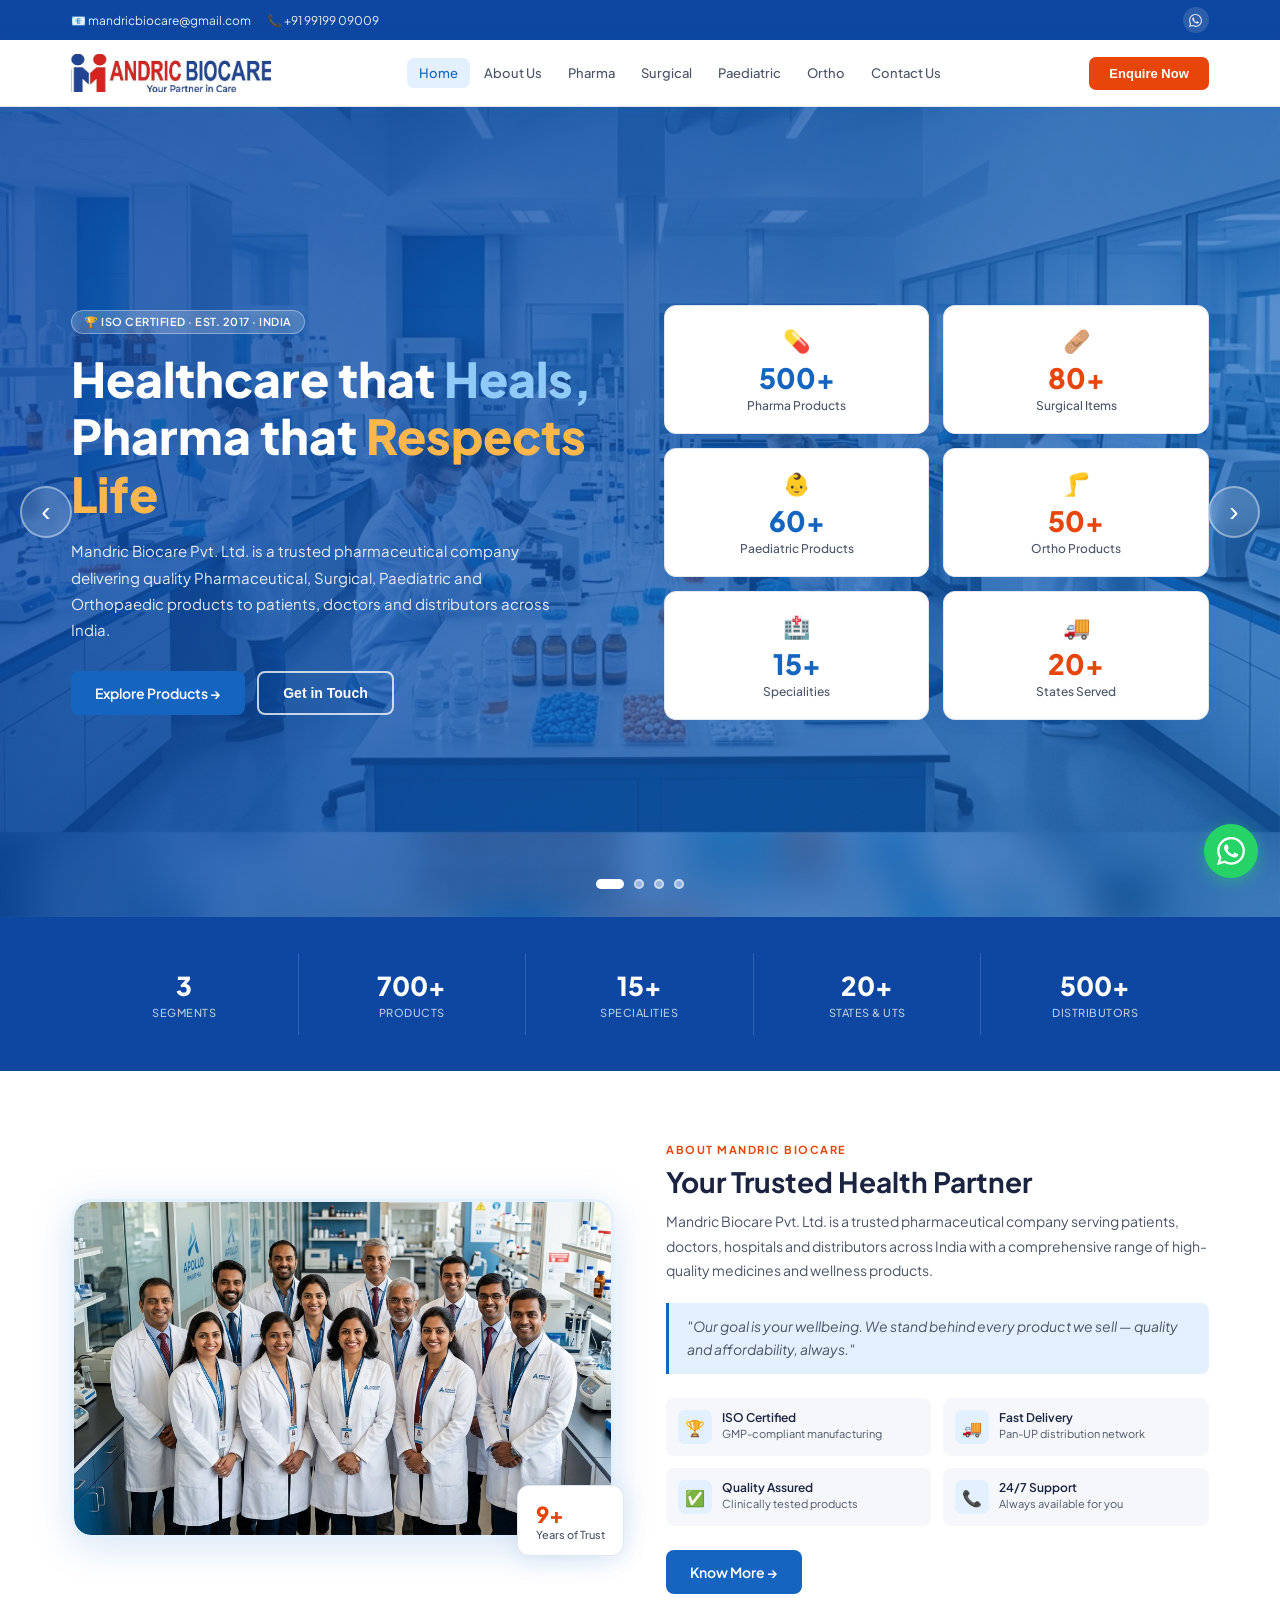
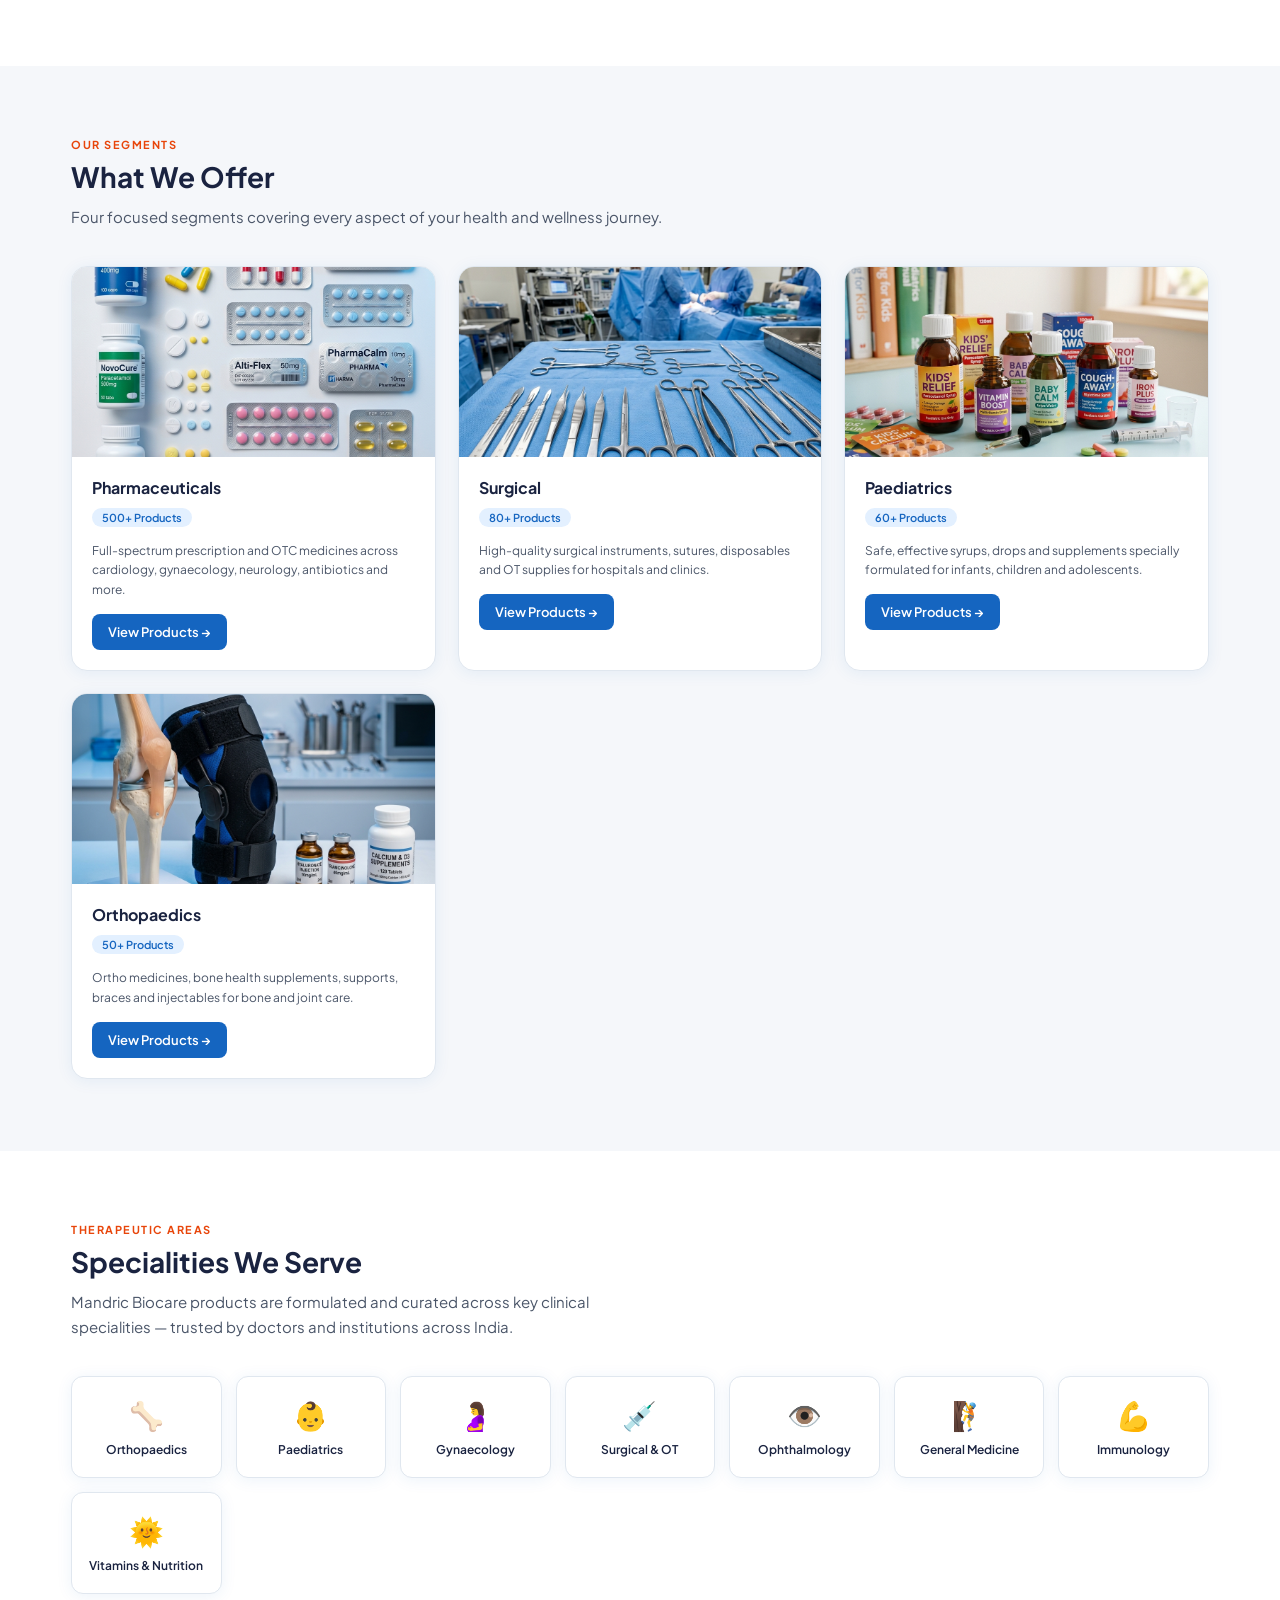
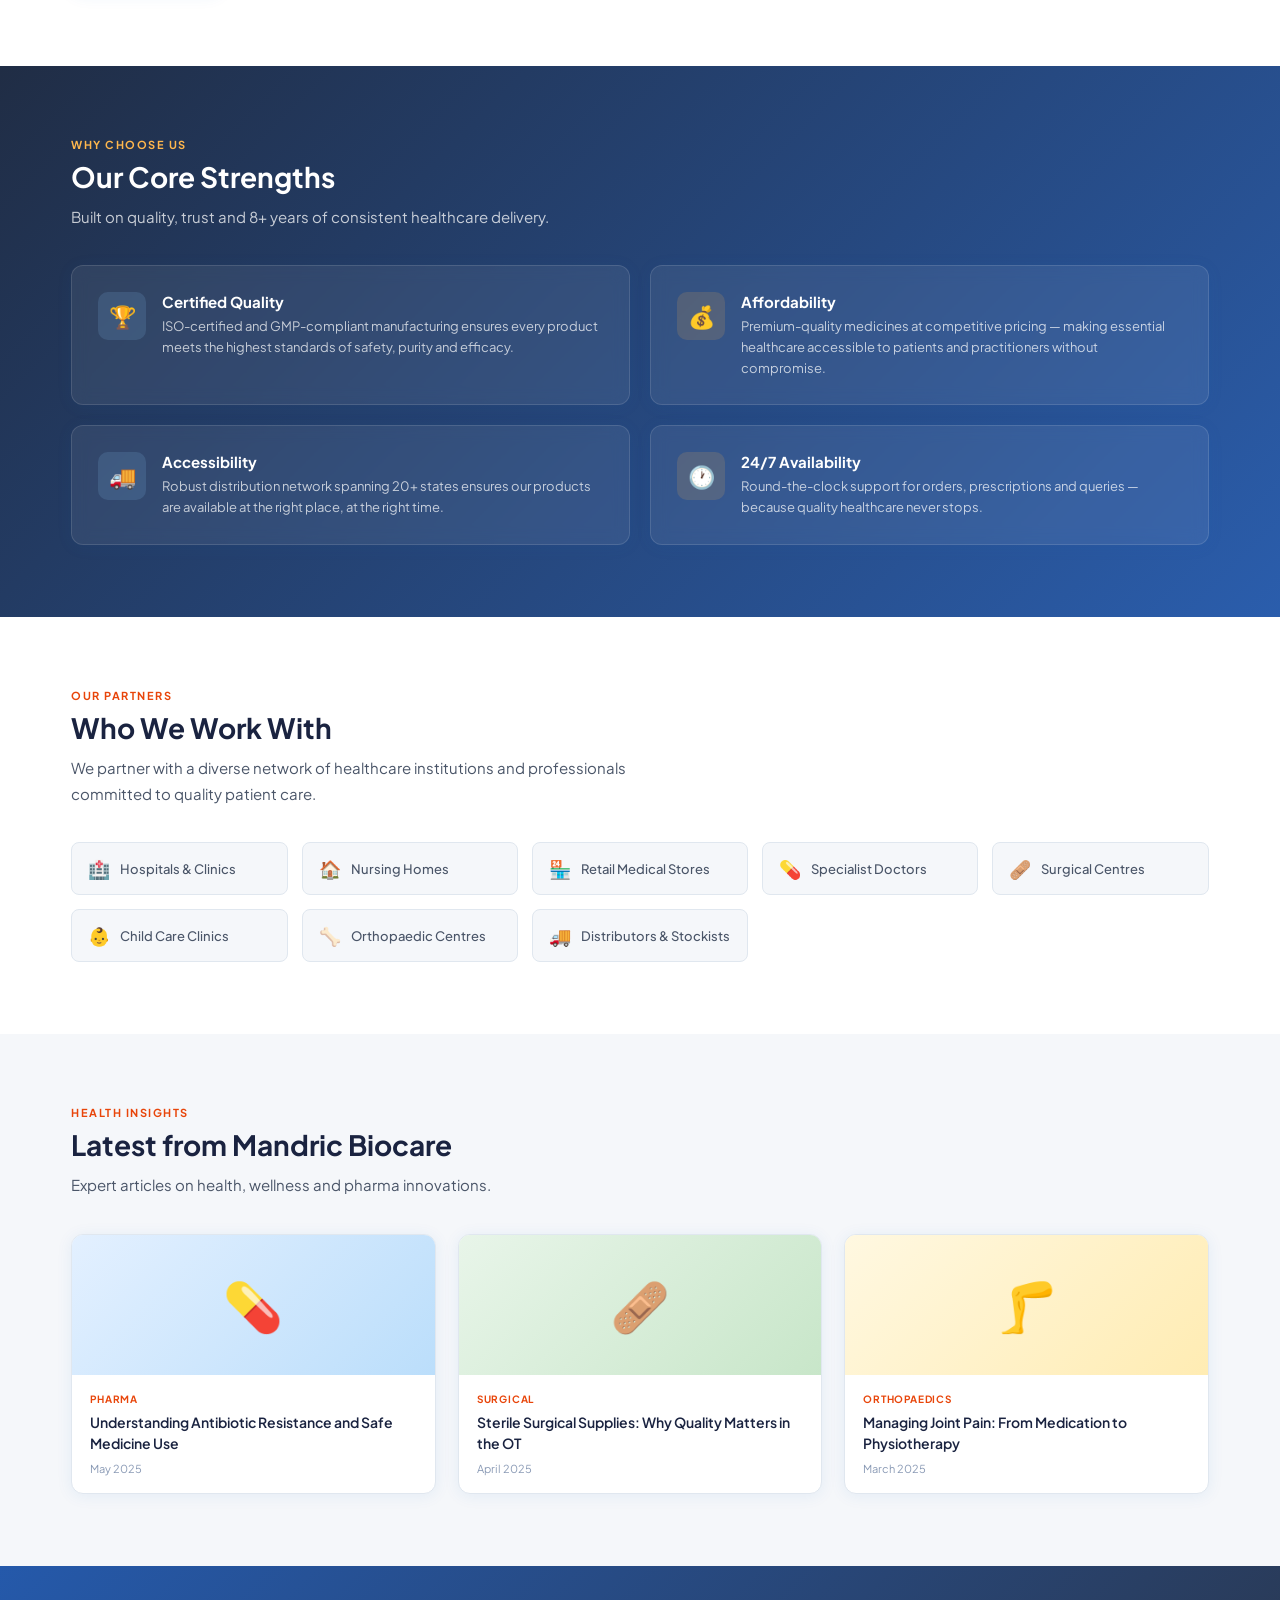
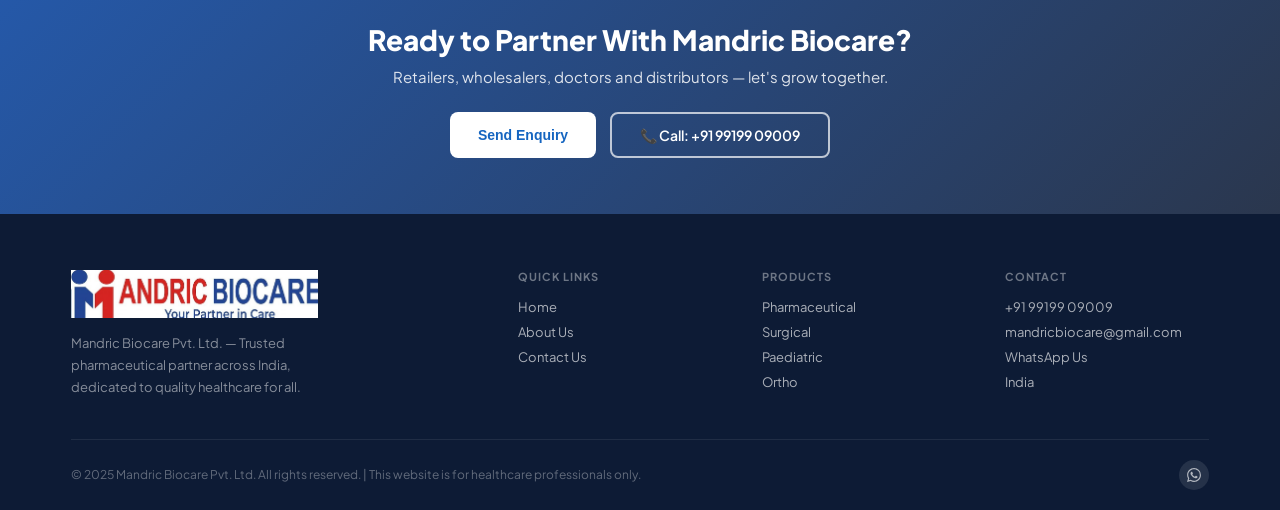
==== commit 83bb7eb3: "💪 Core Strengths updated: Certified Quality, Affordability, Accessibility, 24/7 Availability" ====
--- a/index.html
+++ b/index.html
@@ -280,10 +280,10 @@
     <div class="sec-title reveal">Our Core Strengths</div>
     <div class="sec-desc reveal">Built on quality, trust and 8+ years of consistent healthcare delivery.</div>
     <div class="str-grid">
-      <div class="str-card reveal delay-1"><div class="str-icon blue">&#127942;</div><div><div class="str-title">Certified Quality</div><div class="str-desc">ISO-certified and GMP-compliant processes ensure every product meets the highest safety and efficacy standards.</div></div></div>
-      <div class="str-card reveal delay-2"><div class="str-icon orange">&#128230;</div><div><div class="str-title">Wide Product Range</div><div class="str-desc">700+ products spanning all three segments covering virtually all therapeutic areas and specialities.</div></div></div>
-      <div class="str-card reveal delay-3"><div class="str-icon blue">&#128666;</div><div><div class="str-title">Reliable Supply Chain</div><div class="str-desc">Robust logistics across 20+ states with 500+ active distributors ensures timely availability everywhere.</div></div></div>
-      <div class="str-card reveal delay-4"><div class="str-icon orange">&#128336;</div><div><div class="str-title">24/7 Availability</div><div class="str-desc">Round-the-clock support for orders, prescriptions and customer queries — because health doesn't wait.</div></div></div>
+      <div class="str-card reveal delay-1"><div class="str-icon blue">&#127942;</div><div><div class="str-title">Certified Quality</div><div class="str-desc">ISO-certified and GMP-compliant manufacturing ensures every product meets the highest standards of safety, purity and efficacy.</div></div></div>
+      <div class="str-card reveal delay-2"><div class="str-icon orange">&#128176;</div><div><div class="str-title">Affordability</div><div class="str-desc">Premium-quality medicines at competitive pricing — making essential healthcare accessible to patients and practitioners without compromise.</div></div></div>
+      <div class="str-card reveal delay-3"><div class="str-icon blue">&#128666;</div><div><div class="str-title">Accessibility</div><div class="str-desc">Robust distribution network spanning 20+ states ensures our products are available at the right place, at the right time.</div></div></div>
+      <div class="str-card reveal delay-4"><div class="str-icon orange">&#128336;</div><div><div class="str-title">24/7 Availability</div><div class="str-desc">Round-the-clock support for orders, prescriptions and queries — because quality healthcare never stops.</div></div></div>
     </div>
   </div>
 </section>
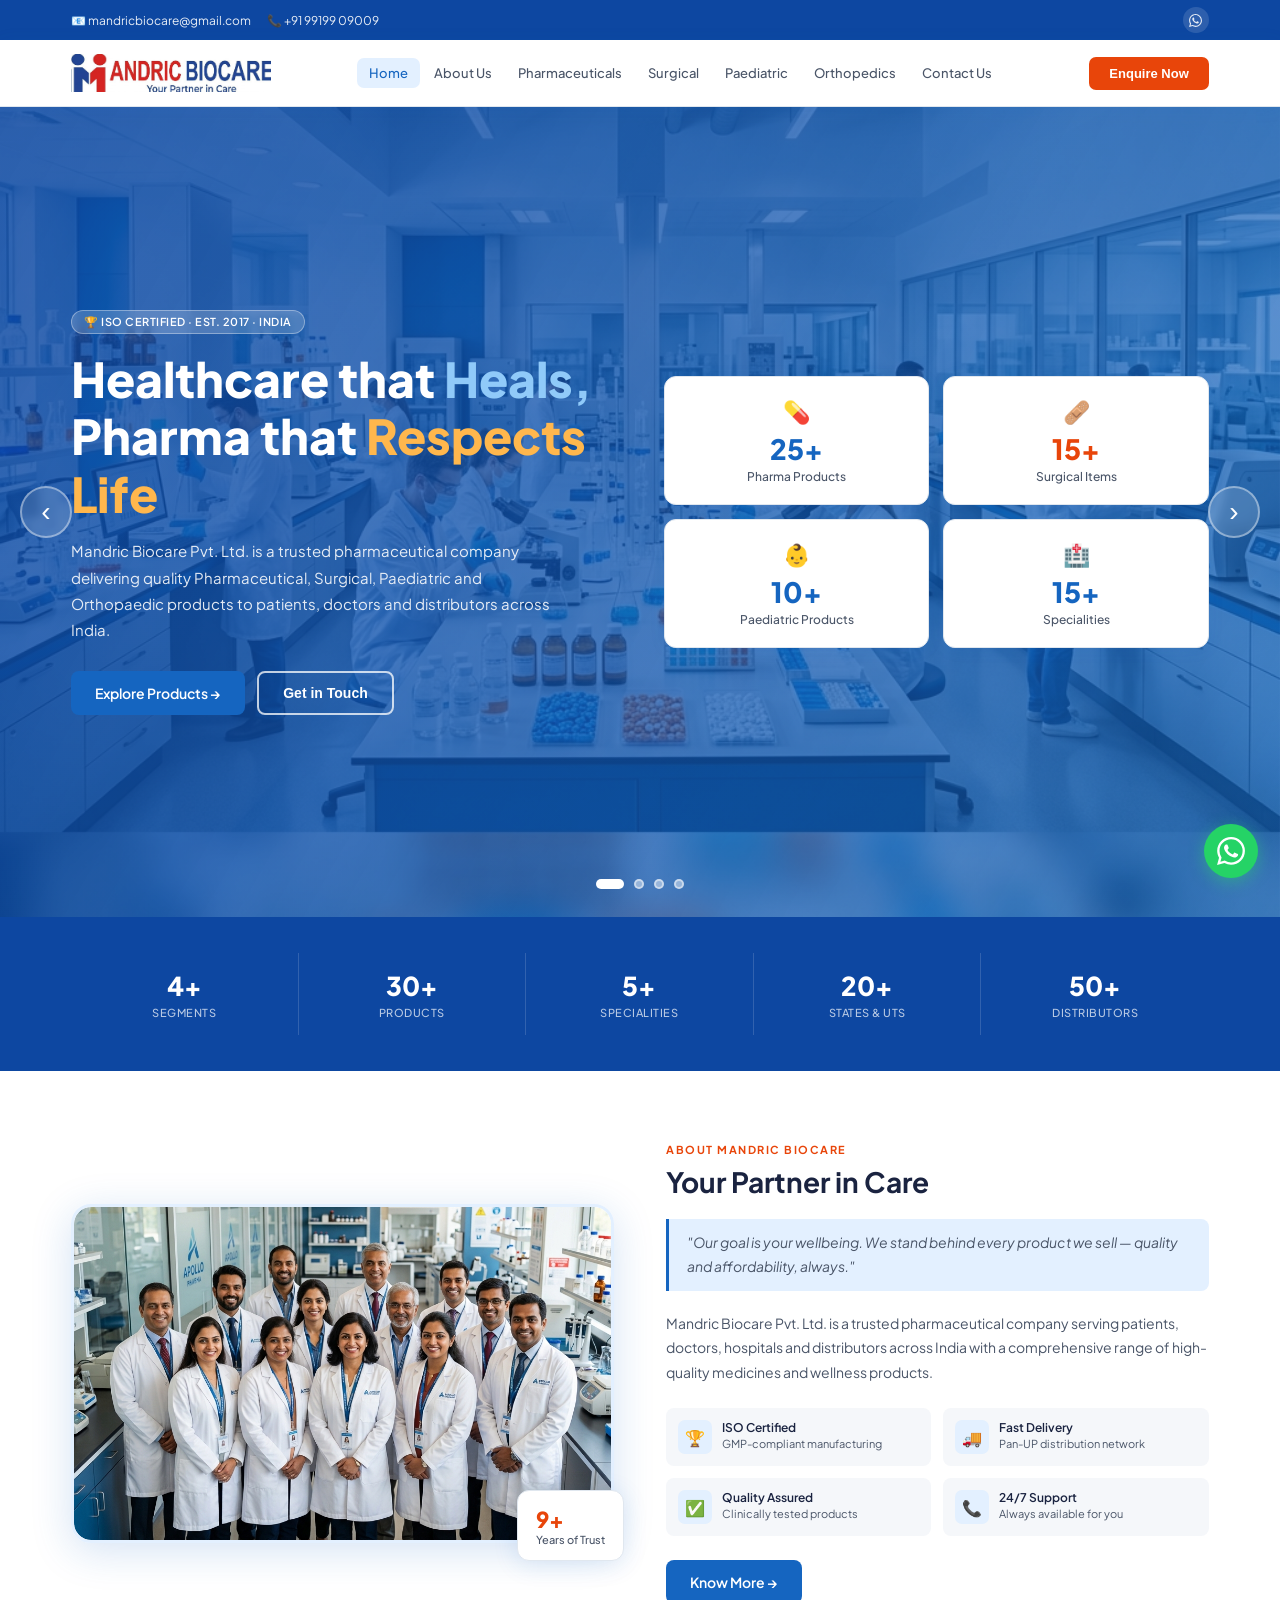
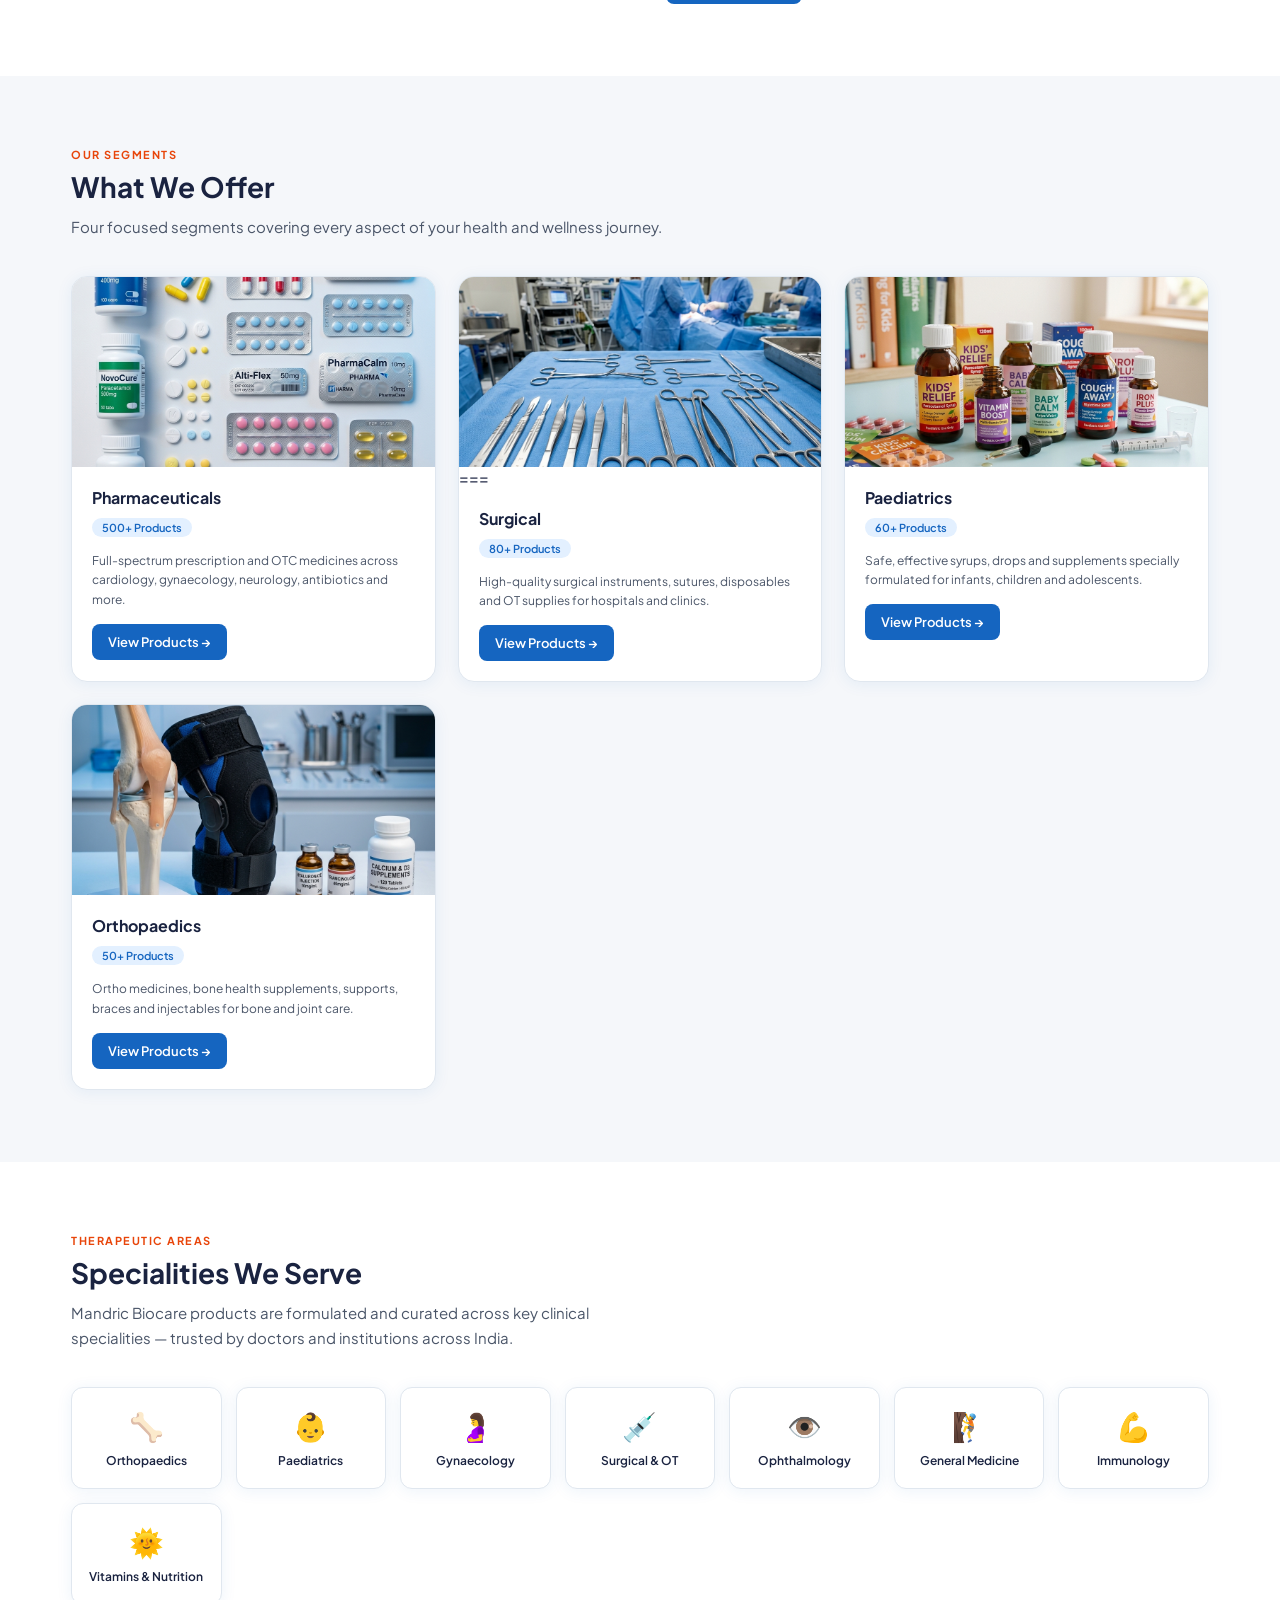
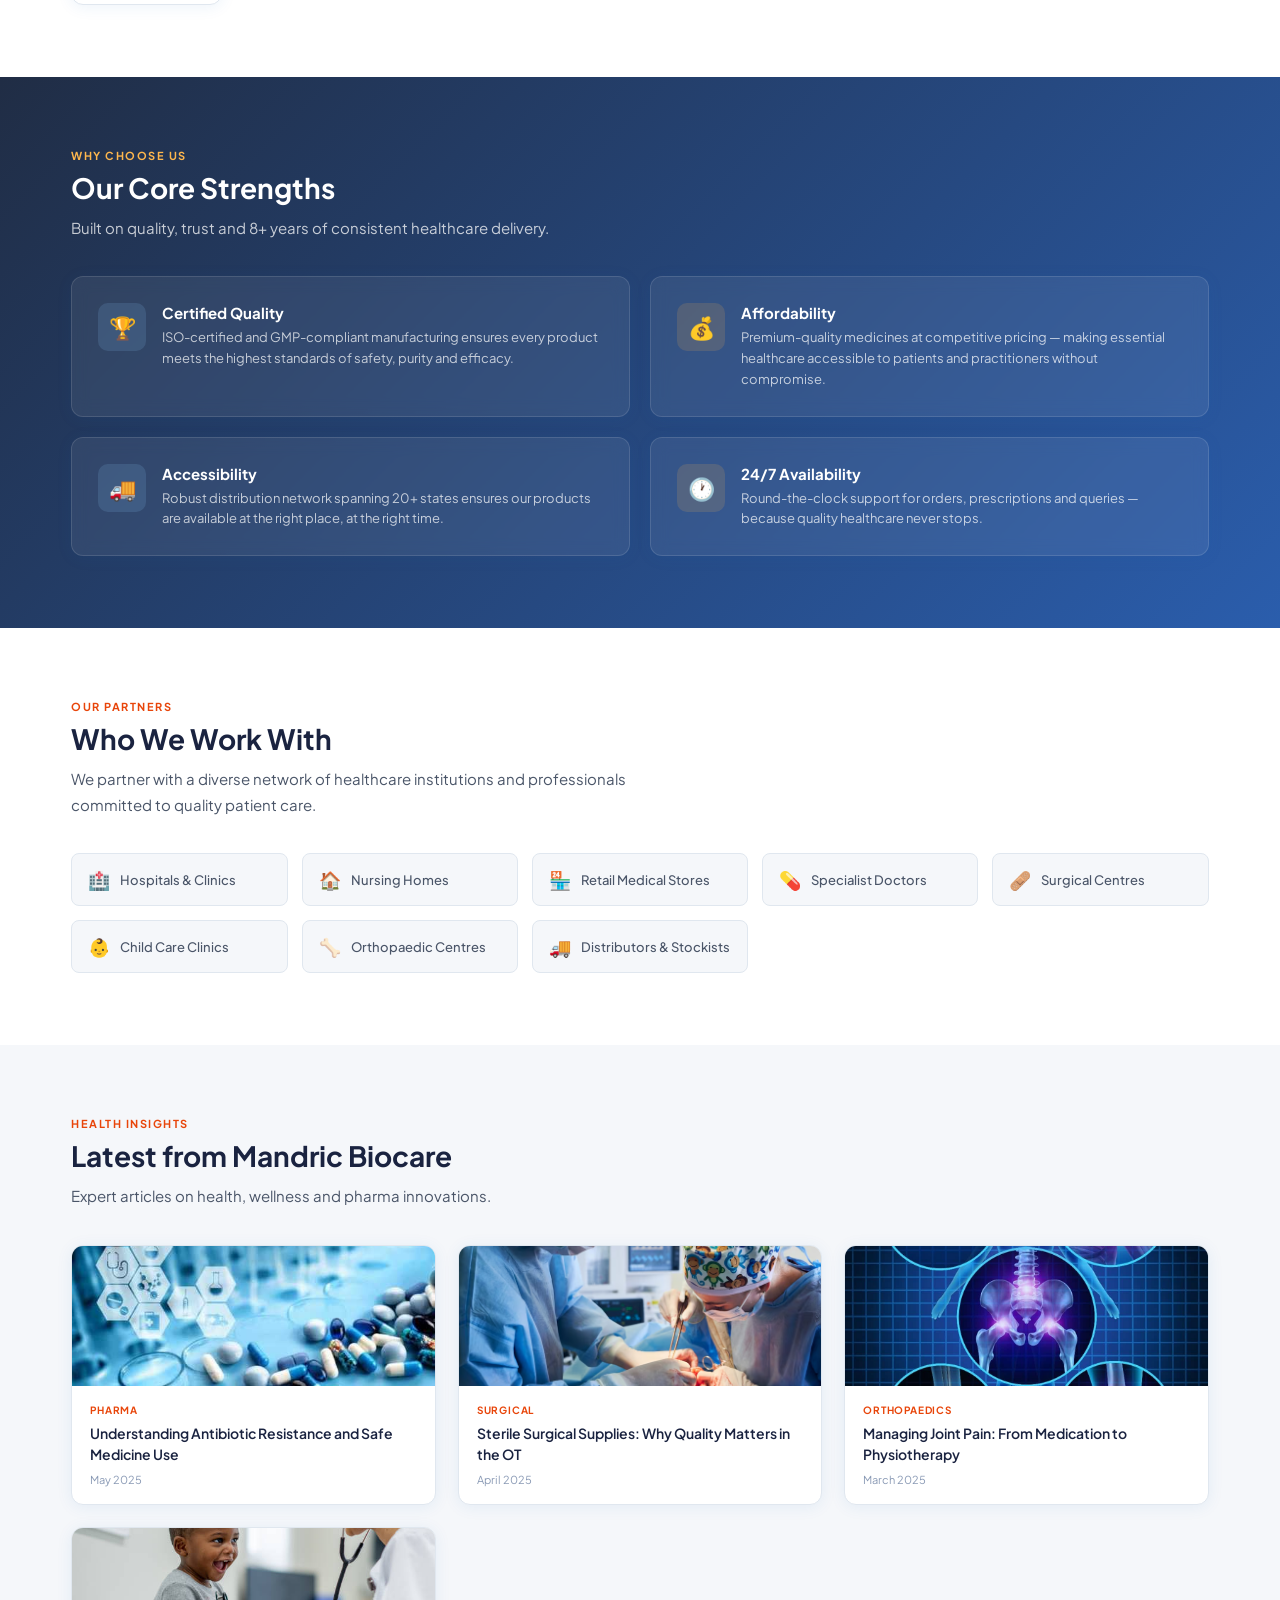
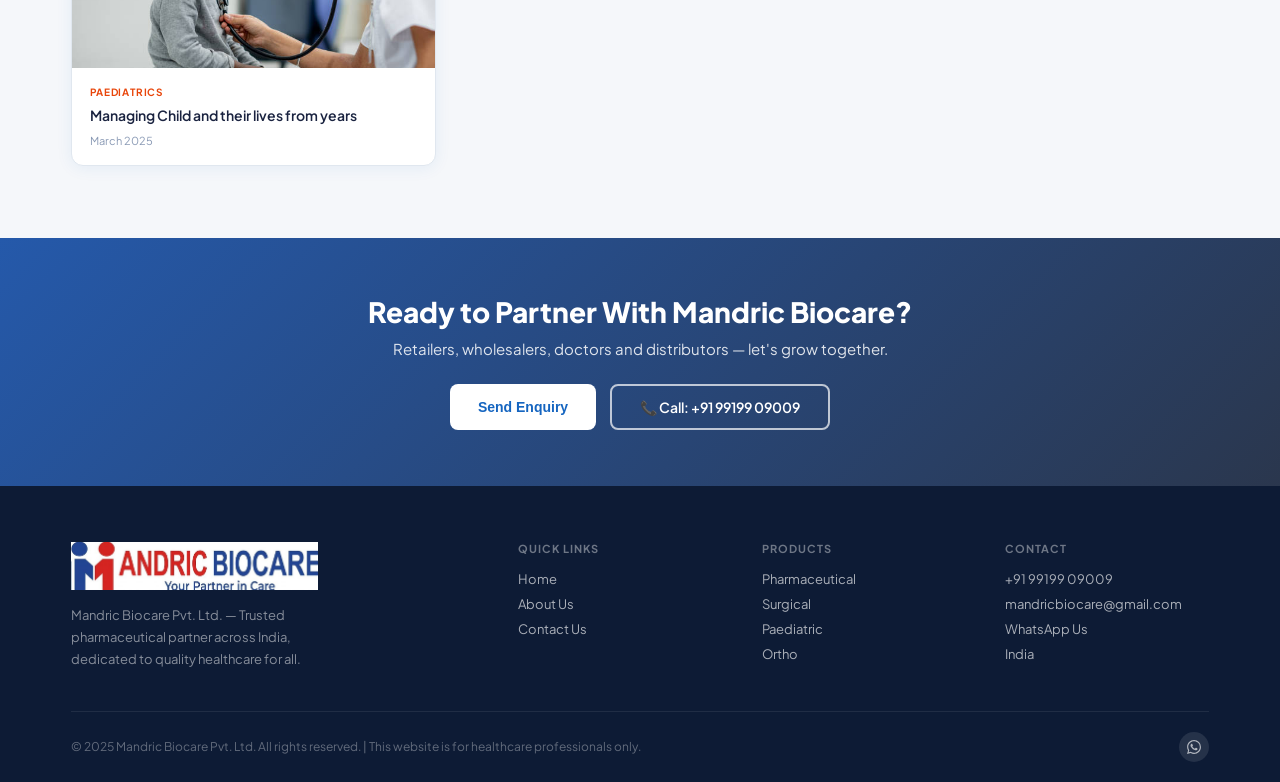
==== commit 557e4982: "Update: branded product pages, mobile optimisation, search-only sidebar, photo support, parallax, na" ====
--- a/index.html
+++ b/index.html
@@ -76,10 +76,10 @@
       <div class="nav-links">
         <a href="index.html" class="active">Home</a>
         <a href="about.html">About Us</a>
-        <a href="pharma.html">Pharma</a>
+        <a href="pharma.html">Pharmaceuticals</a>
         <a href="surgical.html">Surgical</a>
         <a href="paediatric.html">Paediatric</a>
-        <a href="ortho.html">Ortho</a>
+        <a href="ortho.html">Orthopedics</a>
         <a href="contact.html">Contact Us</a>
       </div>
       <button class="nav-enquire" onclick="openModal('General Enquiry')">Enquire Now</button>
@@ -144,12 +144,12 @@
           </div>
         </div>
         <div class="hero-stats">
-          <div class="hero-stat"><div class="ico">&#128138;</div><div class="n">500+</div><div class="l">Pharma Products</div></div>
-          <div class="hero-stat"><div class="ico">&#129657;</div><div class="n orange">80+</div><div class="l">Surgical Items</div></div>
-          <div class="hero-stat"><div class="ico">&#128118;</div><div class="n">60+</div><div class="l">Paediatric Products</div></div>
-          <div class="hero-stat"><div class="ico">&#129461;</div><div class="n orange">50+</div><div class="l">Ortho Products</div></div>
+          <div class="hero-stat"><div class="ico">&#128138;</div><div class="n">25+</div><div class="l">Pharma Products</div></div>
+          <div class="hero-stat"><div class="ico">&#129657;</div><div class="n orange">15+</div><div class="l">Surgical Items</div></div>
+          <div class="hero-stat"><div class="ico">&#128118;</div><div class="n">10+</div><div class="l">Paediatric Products</div></div>
+          
           <div class="hero-stat"><div class="ico">&#127973;</div><div class="n">15+</div><div class="l">Specialities</div></div>
-          <div class="hero-stat"><div class="ico">&#128666;</div><div class="n orange">20+</div><div class="l">States Served</div></div>
+          
         </div>
       </div>
     </div>
@@ -172,11 +172,11 @@
 <div class="presence">
   <div class="container">
     <div class="presence-grid">
-      <div class="pres-item reveal delay-1"><div class="pn">3</div><div class="pl">Segments</div></div>
-      <div class="pres-item reveal delay-2"><div class="pn">700+</div><div class="pl">Products</div></div>
-      <div class="pres-item reveal delay-2"><div class="pn">15+</div><div class="pl">Specialities</div></div>
+      <div class="pres-item reveal delay-1"><div class="pn">4+</div><div class="pl">Segments</div></div>
+      <div class="pres-item reveal delay-2"><div class="pn">30+</div><div class="pl">Products</div></div>
+      <div class="pres-item reveal delay-2"><div class="pn">5+</div><div class="pl">Specialities</div></div>
       <div class="pres-item reveal delay-3"><div class="pn">20+</div><div class="pl">States &amp; UTs</div></div>
-      <div class="pres-item reveal delay-4"><div class="pn">500+</div><div class="pl">Distributors</div></div>
+      <div class="pres-item reveal delay-4"><div class="pn">50+</div><div class="pl">Distributors</div></div>
     </div>
   </div>
 </div>
@@ -193,9 +193,10 @@
       </div>
       <div class="reveal-right">
         <div class="sec-label">About Mandric Biocare</div>
-        <div class="sec-title">Your Trusted Health Partner</div>
+        <div class="sec-title">Your Partner in  Care </div>
+        <div class="quote-block">"Our goal is your wellbeing. We stand behind every product we sell — quality and affordability, always."</div>
         <p style="font-size:14px;color:var(--text2);line-height:1.75;margin-bottom:12px;">Mandric Biocare Pvt. Ltd. is a trusted pharmaceutical company serving patients, doctors, hospitals and distributors across India with a comprehensive range of high-quality medicines and wellness products.</p>
-        <div class="quote-block">"Our goal is your wellbeing. We stand behind every product we sell — quality and affordability, always."</div>
+        
         <div class="about-features">
           <div class="ab-feat"><div class="feat-icon">&#127942;</div><div><div class="feat-t">ISO Certified</div><div class="feat-d">GMP-compliant manufacturing</div></div></div>
           <div class="ab-feat"><div class="feat-icon">&#128666;</div><div><div class="feat-t">Fast Delivery</div><div class="feat-d">Pan-UP distribution network</div></div></div>
@@ -224,7 +225,7 @@
         </div>
       </a>
       <a class="seg-card reveal delay-2" href="surgical.html" style="text-decoration:none;color:inherit;">
-        <div class="seg-card-img"><img src="seg-surgical.png" alt="Surgical Products" loading="lazy"></div>
+        <div class="seg-card-img"><img src="seg-surgical.png" alt="Surgical Products" loading="lazy"></div>===
         <div class="seg-body">
           <div class="seg-title">Surgical</div>
           <div class="seg-count">80+ Products</div>
@@ -312,9 +313,11 @@
     <div class="sec-title">Latest from Mandric Biocare</div>
     <div class="sec-desc">Expert articles on health, wellness and pharma innovations.</div>
     <div class="blog-grid">
-      <div class="blog-card"><div class="blog-img b1">&#128138;</div><div class="blog-body"><div class="blog-cat">Pharma</div><div class="blog-title">Understanding Antibiotic Resistance and Safe Medicine Use</div><div class="blog-date">May 2025</div></div></div>
-      <div class="blog-card"><div class="blog-img b2">&#129657;</div><div class="blog-body"><div class="blog-cat">Surgical</div><div class="blog-title">Sterile Surgical Supplies: Why Quality Matters in the OT</div><div class="blog-date">April 2025</div></div></div>
-      <div class="blog-card"><div class="blog-img b3">&#129461;</div><div class="blog-body"><div class="blog-cat">Orthopaedics</div><div class="blog-title">Managing Joint Pain: From Medication to Physiotherapy</div><div class="blog-date">March 2025</div></div></div>
+      <div class="blog-card"><div class="blog-img b1"><img src="pharma-medicine-499.jpg" style="width:100%; height:100%; object-fit:cover;"></div><div class="blog-body"><div class="blog-cat">Pharma</div><div class="blog-title">Understanding Antibiotic Resistance and Safe Medicine Use</div><div class="blog-date">May 2025</div></div></div>
+      <div class="blog-card"><div class="blog-img b2"><img src="surgery.avif" style="width:100%; height:100%; object-fit:cover;"></div><div class="blog-body"><div class="blog-cat">Surgical</div><div class="blog-title">Sterile Surgical Supplies: Why Quality Matters in the OT</div><div class="blog-date">April 2025</div></div></div>
+      <div class="blog-card"><div class="blog-img b3"><img src="Orthopedic.jpg" style="width:100%; height:100%; object-fit:cover;"></div><div class="blog-body"><div class="blog-cat">Orthopaedics</div><div class="blog-title">Managing Joint Pain: From Medication to Physiotherapy</div><div class="blog-date">March 2025</div></div></div>
+      <div class="blog-card"><div class="blog-img b3"><img src="pedia.jpg" style="width:100%; height:100%; object-fit:cover;"></div><div class="blog-body"><div class="blog-cat">Paediatrics</div><div class="blog-title">Managing Child and their lives from years </div><div class="blog-date">March 2025</div></div></div>
+    </div>
     </div>
   </div>
 </section>
--- a/styles.css
+++ b/styles.css
@@ -1,518 +1,2822 @@
 /* === GLOBAL SAFETY === */
-*{margin:0;padding:0;box-sizing:border-box;max-width:100%;}
-img{display:block;max-width:100%;height:auto;background:transparent;}
-html,body{overflow-x:hidden;}
-html{scroll-behavior:smooth;}
+* {
+  margin: 0;
+  padding: 0;
+  box-sizing: border-box;
+  max-width: 100%;
+}
+
+img {
+  display: block;
+  max-width: 100%;
+  height: auto;
+  background: transparent;
+}
+
+html,
+body {
+  overflow-x: hidden;
+}
+
+html {
+  scroll-behavior: smooth;
+}
 
 /* === DESIGN TOKENS === */
-:root{
-  --blue:#1565C0;--blue2:#0D47A1;--blue-light:#E3F0FF;--blue-mid:#90CAF9;
-  --orange:#E8450A;--orange2:#BF360C;--orange-light:#FFF3EE;
-  --gray:#F5F7FA;--border:#E0E7EF;--text:#1A2340;--text2:#4A5568;--text3:#8A9AB5;
-  --white:#fff;--shadow:0 2px 16px rgba(21,101,192,.08);--shadow2:0 4px 24px rgba(21,101,192,.13);
-  --radius:12px;--radius-sm:8px;
-}
-body{font-family:'Plus Jakarta Sans',sans-serif;color:var(--text);background:#fff;}
+:root {
+  --blue: #1565C0;
+  --blue2: #0D47A1;
+  --blue-light: #E3F0FF;
+  --blue-mid: #90CAF9;
+  --orange: #E8450A;
+  --orange2: #BF360C;
+  --orange-light: #FFF3EE;
+  --gray: #F5F7FA;
+  --border: #E0E7EF;
+  --text: #1A2340;
+  --text2: #4A5568;
+  --text3: #8A9AB5;
+  --white: #fff;
+  --shadow: 0 2px 16px rgba(21, 101, 192, .08);
+  --shadow2: 0 4px 24px rgba(21, 101, 192, .13);
+  --radius: 12px;
+  --radius-sm: 8px;
+}
+
+body {
+  font-family: 'Plus Jakarta Sans', sans-serif;
+  color: var(--text);
+  background: #fff;
+}
 
 /* === FLUID CONTAINER === */
-.container{width:min(1280px,92%);margin:0 auto;padding:0 20px;}
-.hidden{display:none!important;}
+.container {
+  width: min(1280px, 92%);
+  margin: 0 auto;
+  padding: 0 20px;
+}
+
+.hidden {
+  display: none !important;
+}
 
 /* === BADGES & LABELS === */
-.badge{display:inline-flex;align-items:center;gap:5px;background:var(--blue-light);color:var(--blue2);font-size:11px;font-weight:600;padding:4px 12px;border-radius:20px;letter-spacing:.5px;text-transform:uppercase;}
-.sec-label{font-size:11px;font-weight:700;color:var(--orange);letter-spacing:1.5px;text-transform:uppercase;margin-bottom:8px;}
-.sec-title{font-size:clamp(1.3rem,3vw,1.75rem);font-weight:700;color:var(--text);margin-bottom:10px;line-height:1.25;}
-.sec-desc{font-size:15px;color:var(--text2);line-height:1.7;max-width:600px;margin-bottom:36px;}
+.badge {
+  display: inline-flex;
+  align-items: center;
+  gap: 5px;
+  background: var(--blue-light);
+  color: var(--blue2);
+  font-size: 11px;
+  font-weight: 600;
+  padding: 4px 12px;
+  border-radius: 20px;
+  letter-spacing: .5px;
+  text-transform: uppercase;
+}
+
+.sec-label {
+  font-size: 11px;
+  font-weight: 700;
+  color: var(--orange);
+  letter-spacing: 1.5px;
+  text-transform: uppercase;
+  margin-bottom: 8px;
+}
+
+.sec-title {
+  font-size: clamp(1.3rem, 3vw, 1.75rem);
+  font-weight: 700;
+  color: var(--text);
+  margin-bottom: 10px;
+  line-height: 1.25;
+}
+
+.sec-desc {
+  font-size: 15px;
+  color: var(--text2);
+  line-height: 1.7;
+  max-width: 600px;
+  margin-bottom: 36px;
+}
 
 /* === BUTTONS (44px min tap target) === */
-.btn{display:inline-flex;align-items:center;justify-content:center;gap:7px;padding:11px 24px;min-height:44px;border-radius:var(--radius-sm);font-size:14px;font-weight:600;cursor:pointer;border:none;text-decoration:none;transition:all .2s;}
-.btn-blue{background:var(--blue);color:#fff;}.btn-blue:hover{background:var(--blue2);}
-.btn-orange{background:var(--orange);color:#fff;}.btn-orange:hover{background:var(--orange2);}
-.btn-outline{background:transparent;color:var(--blue);border:1.5px solid var(--blue);}.btn-outline:hover{background:var(--blue-light);}
-.btn-sm{padding:8px 16px;font-size:13px;min-height:36px;}
+.btn {
+  display: inline-flex;
+  align-items: center;
+  justify-content: center;
+  gap: 7px;
+  padding: 11px 24px;
+  min-height: 44px;
+  border-radius: var(--radius-sm);
+  font-size: 14px;
+  font-weight: 600;
+  cursor: pointer;
+  border: none;
+  text-decoration: none;
+  transition: all .2s;
+}
+
+.btn-blue {
+  background: var(--blue);
+  color: #fff;
+}
+
+.btn-blue:hover {
+  background: var(--blue2);
+}
+
+.btn-orange {
+  background: var(--orange);
+  color: #fff;
+}
+
+.btn-orange:hover {
+  background: var(--orange2);
+}
+
+.btn-outline {
+  background: transparent;
+  color: var(--blue);
+  border: 1.5px solid var(--blue);
+}
+
+.btn-outline:hover {
+  background: var(--blue-light);
+}
+
+.btn-sm {
+  padding: 8px 16px;
+  font-size: 13px;
+  min-height: 36px;
+}
 
 /* TOPBAR */
-.topbar{background:var(--blue2);color:#fff;padding:7px 0;font-size:12px;}
-.topbar .container{display:flex;justify-content:space-between;align-items:center;flex-wrap:wrap;gap:6px;}
-.topbar a{color:#fff;text-decoration:none;opacity:.9;}.topbar a:hover{opacity:1;}
-.topbar-left{display:flex;gap:16px;align-items:center;flex-wrap:wrap;}
-.topbar-right{display:flex;gap:10px;align-items:center;}
-.social-btn{width:26px;height:26px;border-radius:50%;background:rgba(255,255,255,.15);display:flex;align-items:center;justify-content:center;cursor:pointer;transition:background .2s;text-decoration:none;}
-.social-btn:hover{background:rgba(255,255,255,.3);}
-.social-btn svg{width:13px;height:13px;fill:#fff;}
+.topbar {
+  background: var(--blue2);
+  color: #fff;
+  padding: 7px 0;
+  font-size: 12px;
+}
+
+.topbar .container {
+  display: flex;
+  justify-content: space-between;
+  align-items: center;
+  flex-wrap: wrap;
+  gap: 6px;
+}
+
+.topbar a {
+  color: #fff;
+  text-decoration: none;
+  opacity: .9;
+}
+
+.topbar a:hover {
+  opacity: 1;
+}
+
+.topbar-left {
+  display: flex;
+  gap: 16px;
+  align-items: center;
+  flex-wrap: wrap;
+}
+
+.topbar-right {
+  display: flex;
+  gap: 10px;
+  align-items: center;
+}
+
+.social-btn {
+  width: 26px;
+  height: 26px;
+  border-radius: 50%;
+  background: rgba(255, 255, 255, .15);
+  display: flex;
+  align-items: center;
+  justify-content: center;
+  cursor: pointer;
+  transition: background .2s;
+  text-decoration: none;
+}
+
+.social-btn:hover {
+  background: rgba(255, 255, 255, .3);
+}
+
+.social-btn svg {
+  width: 13px;
+  height: 13px;
+  fill: #fff;
+}
 
 /* NAV */
-nav{background:#fff;border-bottom:1.5px solid var(--border);position:sticky;top:0;z-index:200;box-shadow:var(--shadow);}
-.nav-inner{display:flex;justify-content:space-between;align-items:center;height:66px;}
-.logo-wrap{display:flex;align-items:center;cursor:pointer;text-decoration:none;background:transparent;}
-.logo-wrap img{height:48px;object-fit:contain;background:transparent;}
-.nav-links{display:flex;gap:2px;align-items:center;}
-.nav-links a{font-size:13px;font-weight:500;color:var(--text2);text-decoration:none;padding:7px 12px;border-radius:7px;transition:all .2s;cursor:pointer;white-space:nowrap;}
-.nav-links a:hover,.nav-links a.active{color:var(--blue);background:var(--blue-light);}
-.nav-enquire{background:var(--orange);color:#fff;padding:9px 20px;border-radius:7px;font-size:13px;font-weight:600;border:none;cursor:pointer;transition:background .2s;}
-.nav-enquire:hover{background:var(--orange2);}
-.hamburger{display:none;flex-direction:column;gap:5px;cursor:pointer;padding:6px;border:none;background:none;}
-.hamburger span{display:block;width:22px;height:2px;background:var(--text);border-radius:2px;transition:all .3s;}
-.hamburger.open span:nth-child(1){transform:translateY(7px) rotate(45deg);}
-.hamburger.open span:nth-child(2){opacity:0;}
-.hamburger.open span:nth-child(3){transform:translateY(-7px) rotate(-45deg);}
-.mobile-menu{display:none;background:#fff;border-top:1px solid var(--border);padding:12px 20px 20px;}
-.mobile-menu.open{display:block;}
-.mobile-menu a{display:block;font-size:14px;font-weight:500;color:var(--text);padding:11px 0;border-bottom:1px solid var(--border);text-decoration:none;cursor:pointer;}
-.mobile-menu a:hover,.mobile-menu a.active{color:var(--blue);}
-.mobile-enquire{display:block;margin-top:14px;text-align:center;background:var(--orange);color:#fff;padding:12px;border-radius:8px;font-weight:600;font-size:14px;cursor:pointer;border:none;width:100%;}
+nav {
+  background: #fff;
+  border-bottom: 1.5px solid var(--border);
+  position: sticky;
+  top: 0;
+  z-index: 200;
+  box-shadow: var(--shadow);
+}
+
+.nav-inner {
+  display: flex;
+  justify-content: space-between;
+  align-items: center;
+  height: 66px;
+}
+
+.logo-wrap {
+  display: flex;
+  align-items: center;
+  cursor: pointer;
+  text-decoration: none;
+  background: transparent;
+}
+
+.logo-wrap img {
+  height: 48px;
+  object-fit: contain;
+  background: transparent;
+}
+
+.nav-links {
+  display: flex;
+  gap: 2px;
+  align-items: center;
+}
+
+.nav-links a {
+  font-size: 13px;
+  font-weight: 500;
+  color: var(--text2);
+  text-decoration: none;
+  padding: 7px 12px;
+  border-radius: 7px;
+  transition: all .2s;
+  cursor: pointer;
+  white-space: nowrap;
+}
+
+.nav-links a:hover,
+.nav-links a.active {
+  color: var(--blue);
+  background: var(--blue-light);
+}
+
+.nav-enquire {
+  background: var(--orange);
+  color: #fff;
+  padding: 9px 20px;
+  border-radius: 7px;
+  font-size: 13px;
+  font-weight: 600;
+  border: none;
+  cursor: pointer;
+  transition: background .2s;
+}
+
+.nav-enquire:hover {
+  background: var(--orange2);
+}
+
+.hamburger {
+  display: none;
+  flex-direction: column;
+  gap: 5px;
+  cursor: pointer;
+  padding: 6px;
+  border: none;
+  background: none;
+}
+
+.hamburger span {
+  display: block;
+  width: 22px;
+  height: 2px;
+  background: var(--text);
+  border-radius: 2px;
+  transition: all .3s;
+}
+
+.hamburger.open span:nth-child(1) {
+  transform: translateY(7px) rotate(45deg);
+}
+
+.hamburger.open span:nth-child(2) {
+  opacity: 0;
+}
+
+.hamburger.open span:nth-child(3) {
+  transform: translateY(-7px) rotate(-45deg);
+}
+
+.mobile-menu {
+  display: none;
+  background: #fff;
+  border-top: 1px solid var(--border);
+  padding: 12px 20px 20px;
+}
+
+.mobile-menu.open {
+  display: block;
+}
+
+.mobile-menu a {
+  display: block;
+  font-size: 14px;
+  font-weight: 500;
+  color: var(--text);
+  padding: 11px 0;
+  border-bottom: 1px solid var(--border);
+  text-decoration: none;
+  cursor: pointer;
+}
+
+.mobile-menu a:hover,
+.mobile-menu a.active {
+  color: var(--blue);
+}
+
+.mobile-enquire {
+  display: block;
+  margin-top: 14px;
+  text-align: center;
+  background: var(--orange);
+  color: #fff;
+  padding: 12px;
+  border-radius: 8px;
+  font-weight: 600;
+  font-size: 14px;
+  cursor: pointer;
+  border: none;
+  width: 100%;
+}
 
 /* HERO SLIDER */
-.hero-slider{position:relative;width:100%;min-height:600px;height:90svh;max-height:900px;overflow:hidden;}
-.slider-track{position:absolute;inset:0;}
-.slide{position:absolute;inset:0;opacity:0;transition:opacity 0.9s ease;z-index:0;}
-.slide.active{opacity:1;z-index:1;}
-.slide-bg{position:absolute;inset:0;background-size:cover;background-position:center;transform:scale(1.06);transition:transform 7s ease;will-change:transform;}
-.slide.active .slide-bg{transform:scale(1);}
-.slide-overlay{position:absolute;inset:0;}
-
-.slider-content{position:absolute;inset:0;z-index:10;display:flex;align-items:center;}
-.slider-title{font-size:clamp(1.5rem,4vw,3rem);font-weight:800;line-height:1.2;color:#fff;margin-bottom:16px;}
-.hl-blue{color:#90CAF9;}
-.hl-orange{color:#FFB74D;}
-.slider-sub{font-size:clamp(13px,2vw,15px);color:rgba(255,255,255,0.88);line-height:1.75;margin-bottom:28px;max-width:500px;}
-.hero-text-col .hero-eyebrow{margin-bottom:16px;}
-
-.slider-arrow{position:absolute;top:50%;transform:translateY(-50%);z-index:20;background:rgba(255,255,255,0.15);color:#fff;border:2px solid rgba(255,255,255,0.4);border-radius:50%;width:52px;height:52px;font-size:28px;cursor:pointer;display:flex;align-items:center;justify-content:center;transition:all .25s;backdrop-filter:blur(4px);line-height:1;}
-.slider-arrow:hover{background:rgba(255,255,255,0.3);border-color:#fff;}
-.slider-prev{left:20px;}
-.slider-next{right:20px;}
-
-.slider-dots{position:absolute;bottom:28px;left:50%;transform:translateX(-50%);z-index:20;display:flex;gap:10px;}
-.sdot{width:10px;height:10px;border-radius:50%;background:rgba(255,255,255,0.45);cursor:pointer;transition:all .3s;border:2px solid rgba(255,255,255,0.5);}
-.sdot.active{background:#fff;width:28px;border-radius:5px;}
+.hero-slider {
+  position: relative;
+  width: 100%;
+  min-height: 600px;
+  height: 90svh;
+  max-height: 900px;
+  overflow: hidden;
+}
+
+.slider-track {
+  position: absolute;
+  inset: 0;
+}
+
+.slide {
+  position: absolute;
+  inset: 0;
+  opacity: 0;
+  transition: opacity 0.9s ease;
+  z-index: 0;
+}
+
+.slide.active {
+  opacity: 1;
+  z-index: 1;
+}
+
+.slide-bg {
+  position: absolute;
+  inset: 0;
+  background-size: cover;
+  background-position: center;
+  transform: scale(1.06);
+  transition: transform 7s ease;
+  will-change: transform;
+}
+
+.slide.active .slide-bg {
+  transform: scale(1);
+}
+
+.slide-overlay {
+  position: absolute;
+  inset: 0;
+}
+
+.slider-content {
+  position: absolute;
+  inset: 0;
+  z-index: 10;
+  display: flex;
+  align-items: center;
+}
+
+.slider-title {
+  font-size: clamp(1.5rem, 4vw, 3rem);
+  font-weight: 800;
+  line-height: 1.2;
+  color: #fff;
+  margin-bottom: 16px;
+}
+
+.hl-blue {
+  color: #90CAF9;
+}
+
+.hl-orange {
+  color: #FFB74D;
+}
+
+.slider-sub {
+  font-size: clamp(13px, 2vw, 15px);
+  color: rgba(255, 255, 255, 0.88);
+  line-height: 1.75;
+  margin-bottom: 28px;
+  max-width: 500px;
+}
+
+.hero-text-col .hero-eyebrow {
+  margin-bottom: 16px;
+}
+
+.slider-arrow {
+  position: absolute;
+  top: 50%;
+  transform: translateY(-50%);
+  z-index: 20;
+  background: rgba(255, 255, 255, 0.15);
+  color: #fff;
+  border: 2px solid rgba(255, 255, 255, 0.4);
+  border-radius: 50%;
+  width: 52px;
+  height: 52px;
+  font-size: 28px;
+  cursor: pointer;
+  display: flex;
+  align-items: center;
+  justify-content: center;
+  transition: all .25s;
+  backdrop-filter: blur(4px);
+  line-height: 1;
+}
+
+.slider-arrow:hover {
+  background: rgba(255, 255, 255, 0.3);
+  border-color: #fff;
+}
+
+.slider-prev {
+  left: 20px;
+}
+
+.slider-next {
+  right: 20px;
+}
+
+.slider-dots {
+  position: absolute;
+  bottom: 28px;
+  left: 50%;
+  transform: translateX(-50%);
+  z-index: 20;
+  display: flex;
+  gap: 10px;
+}
+
+.sdot {
+  width: 10px;
+  height: 10px;
+  border-radius: 50%;
+  background: rgba(255, 255, 255, 0.45);
+  cursor: pointer;
+  transition: all .3s;
+  border: 2px solid rgba(255, 255, 255, 0.5);
+}
+
+.sdot.active {
+  background: #fff;
+  width: 28px;
+  border-radius: 5px;
+}
 
 /* HERO (legacy gradient fallback) */
-.hero{background:linear-gradient(135deg,#EAF2FF 0%,#F5F9FF 60%,#FFF3EE 100%);padding:64px 0 56px;}
-.hero-photo{background:none;padding:80px 0 70px;position:relative;overflow:hidden;}
-.hero-photo-bg{position:absolute;inset:0;background-size:cover;background-position:center;}
-.hero-photo-overlay{position:absolute;inset:0;background:linear-gradient(135deg,rgba(13,71,161,0.82) 0%,rgba(21,101,192,0.75) 50%,rgba(13,71,161,0.70) 100%);}
-
-.hero-inner{display:grid;grid-template-columns:1fr 1fr;gap:48px;align-items:center;}
-.hero h1{font-size:40px;font-weight:800;line-height:1.2;color:var(--text);margin-bottom:16px;}
-.hero h1 span{color:var(--blue);}
-.hero h1 em{color:var(--orange);font-style:normal;}
-.hero-eyebrow{margin-bottom:16px;}
-.hero p{font-size:15px;color:var(--text2);line-height:1.75;margin-bottom:28px;}
-.hero-btns{display:flex;gap:12px;flex-wrap:wrap;}
-.hero-stats{display:grid;grid-template-columns:1fr 1fr;gap:14px;}
-.hero-stat{background:#fff;border:1px solid var(--border);border-radius:var(--radius);padding:20px 18px;text-align:center;box-shadow:var(--shadow);}
-.hero-stat .n{font-size:28px;font-weight:800;color:var(--blue);}
-.hero-stat .n.orange{color:var(--orange);}
-.hero-stat .l{font-size:12px;color:var(--text2);margin-top:3px;font-weight:500;}
-.hero-stat .ico{font-size:22px;margin-bottom:6px;}
-.badge-light{background:rgba(255,255,255,0.2);color:#fff;border:1px solid rgba(255,255,255,0.35);backdrop-filter:blur(4px);}
-.btn-outline-light{background:transparent;color:#fff;border:2px solid rgba(255,255,255,0.75);padding:11px 24px;border-radius:var(--radius-sm);font-size:14px;font-weight:600;cursor:pointer;transition:all .2s;}
-.btn-outline-light:hover{background:rgba(255,255,255,0.15);border-color:#fff;}
+.hero {
+  background: linear-gradient(135deg, #EAF2FF 0%, #F5F9FF 60%, #FFF3EE 100%);
+  padding: 64px 0 56px;
+}
+
+.hero-photo {
+  background: none;
+  padding: 80px 0 70px;
+  position: relative;
+  overflow: hidden;
+}
+
+.hero-photo-bg {
+  position: absolute;
+  inset: 0;
+  background-size: cover;
+  background-position: center;
+}
+
+.hero-photo-overlay {
+  position: absolute;
+  inset: 0;
+  background: linear-gradient(135deg, rgba(13, 71, 161, 0.82) 0%, rgba(21, 101, 192, 0.75) 50%, rgba(13, 71, 161, 0.70) 100%);
+}
+
+.hero-inner {
+  display: grid;
+  grid-template-columns: 1fr 1fr;
+  gap: 48px;
+  align-items: center;
+}
+
+.hero h1 {
+  font-size: 40px;
+  font-weight: 800;
+  line-height: 1.2;
+  color: var(--text);
+  margin-bottom: 16px;
+}
+
+.hero h1 span {
+  color: var(--blue);
+}
+
+.hero h1 em {
+  color: var(--orange);
+  font-style: normal;
+}
+
+.hero-eyebrow {
+  margin-bottom: 16px;
+}
+
+.hero p {
+  font-size: 15px;
+  color: var(--text2);
+  line-height: 1.75;
+  margin-bottom: 28px;
+}
+
+.hero-btns {
+  display: flex;
+  gap: 12px;
+  flex-wrap: wrap;
+}
+
+.hero-stats {
+  display: grid;
+  grid-template-columns: 1fr 1fr;
+  gap: 14px;
+}
+
+.hero-stat {
+  background: #fff;
+  border: 1px solid var(--border);
+  border-radius: var(--radius);
+  padding: 20px 18px;
+  text-align: center;
+  box-shadow: var(--shadow);
+}
+
+.hero-stat .n {
+  font-size: 28px;
+  font-weight: 800;
+  color: var(--blue);
+}
+
+.hero-stat .n.orange {
+  color: var(--orange);
+}
+
+.hero-stat .l {
+  font-size: 12px;
+  color: var(--text2);
+  margin-top: 3px;
+  font-weight: 500;
+}
+
+.hero-stat .ico {
+  font-size: 22px;
+  margin-bottom: 6px;
+}
+
+.badge-light {
+  background: rgba(255, 255, 255, 0.2);
+  color: #fff;
+  border: 1px solid rgba(255, 255, 255, 0.35);
+  backdrop-filter: blur(4px);
+}
+
+.btn-outline-light {
+  background: transparent;
+  color: #fff;
+  border: 2px solid rgba(255, 255, 255, 0.75);
+  padding: 11px 24px;
+  border-radius: var(--radius-sm);
+  font-size: 14px;
+  font-weight: 600;
+  cursor: pointer;
+  transition: all .2s;
+}
+
+.btn-outline-light:hover {
+  background: rgba(255, 255, 255, 0.15);
+  border-color: #fff;
+}
 
 /* PRESENCE */
-.presence{background:var(--blue2);padding:36px 0;}
-.presence-grid{display:grid;grid-template-columns:repeat(5,1fr);gap:0;}
-.pres-item{text-align:center;padding:16px 12px;border-right:1px solid rgba(255,255,255,.15);}
-.pres-item:last-child{border:none;}
-.pres-item .pn{font-size:26px;font-weight:800;color:#fff;}
-.pres-item .pl{font-size:11px;color:rgba(255,255,255,.7);margin-top:4px;font-weight:500;text-transform:uppercase;letter-spacing:.5px;}
+.presence {
+  background: var(--blue2);
+  padding: 36px 0;
+}
+
+.presence-grid {
+  display: grid;
+  grid-template-columns: repeat(5, 1fr);
+  gap: 0;
+}
+
+.pres-item {
+  text-align: center;
+  padding: 16px 12px;
+  border-right: 1px solid rgba(255, 255, 255, .15);
+}
+
+.pres-item:last-child {
+  border: none;
+}
+
+.pres-item .pn {
+  font-size: 26px;
+  font-weight: 800;
+  color: #fff;
+}
+
+.pres-item .pl {
+  font-size: 11px;
+  color: rgba(255, 255, 255, .7);
+  margin-top: 4px;
+  font-weight: 500;
+  text-transform: uppercase;
+  letter-spacing: .5px;
+}
 
 /* ABOUT */
-.about{padding:72px 0;position:relative;overflow:hidden;}
-.about.has-bg{background:none;}
-.about-bg{position:absolute;inset:0;background-image:url('./bg-about.png');background-size:cover;background-position:center;background-attachment:fixed;opacity:0.08;z-index:0;}
-.about>.container{position:relative;z-index:1;}
-.about-inner{display:grid;grid-template-columns:1fr 1fr;gap:52px;align-items:center;}
-.about-img-box{background:linear-gradient(135deg,var(--blue-light),#dbeafe);border-radius:20px;aspect-ratio:16/10;height:auto;min-height:220px;display:flex;align-items:center;justify-content:center;overflow:hidden;}
-.about-visual{position:relative;}
-.about-badge-float{position:absolute;bottom:-18px;right:-10px;background:#fff;border-radius:var(--radius);padding:14px 18px;box-shadow:var(--shadow2);border:1px solid var(--border);}
-.about-badge-float .ab-n{font-size:22px;font-weight:800;color:var(--orange);}
-.about-badge-float .ab-l{font-size:11px;color:var(--text2);font-weight:500;}
-.quote-block{border-left:3px solid var(--blue);padding:12px 18px;background:var(--blue-light);border-radius:0 var(--radius-sm) var(--radius-sm) 0;margin:20px 0;font-size:14px;color:var(--text2);font-style:italic;line-height:1.7;}
-.about-features{display:grid;grid-template-columns:1fr 1fr;gap:12px;margin-top:24px;}
-.ab-feat{display:flex;gap:10px;align-items:flex-start;background:var(--gray);border-radius:var(--radius-sm);padding:12px;}
-.ab-feat .feat-icon{width:34px;height:34px;background:var(--blue-light);border-radius:7px;display:flex;align-items:center;justify-content:center;flex-shrink:0;font-size:16px;}
-.ab-feat .feat-t{font-size:12px;font-weight:600;color:var(--text);margin-bottom:2px;}
-.ab-feat .feat-d{font-size:11px;color:var(--text2);}
+.about {
+  padding: 72px 0;
+  position: relative;
+  overflow: hidden;
+}
+
+.about.has-bg {
+  background: none;
+}
+
+.about-bg {
+  position: absolute;
+  inset: 0;
+  background-image: url('./bg-about.png');
+  background-size: cover;
+  background-position: center;
+  background-attachment: fixed;
+  opacity: 0.08;
+  z-index: 0;
+}
+
+.about>.container {
+  position: relative;
+  z-index: 1;
+}
+
+.about-inner {
+  display: grid;
+  grid-template-columns: 1fr 1fr;
+  gap: 52px;
+  align-items: center;
+}
+
+.about-img-box {
+  background: linear-gradient(135deg, var(--blue-light), #dbeafe);
+  border-radius: 20px;
+  aspect-ratio: 16/10;
+  height: auto;
+  min-height: 220px;
+  display: flex;
+  align-items: center;
+  justify-content: center;
+  overflow: hidden;
+}
+
+.about-visual {
+  position: relative;
+}
+
+.about-badge-float {
+  position: absolute;
+  bottom: -18px;
+  right: -10px;
+  background: #fff;
+  border-radius: var(--radius);
+  padding: 14px 18px;
+  box-shadow: var(--shadow2);
+  border: 1px solid var(--border);
+}
+
+.about-badge-float .ab-n {
+  font-size: 22px;
+  font-weight: 800;
+  color: var(--orange);
+}
+
+.about-badge-float .ab-l {
+  font-size: 11px;
+  color: var(--text2);
+  font-weight: 500;
+}
+
+.quote-block {
+  border-left: 3px solid var(--blue);
+  padding: 12px 18px;
+  background: var(--blue-light);
+  border-radius: 0 var(--radius-sm) var(--radius-sm) 0;
+  margin: 20px 0;
+  font-size: 14px;
+  color: var(--text2);
+  font-style: italic;
+  line-height: 1.7;
+}
+
+.about-features {
+  display: grid;
+  grid-template-columns: 1fr 1fr;
+  gap: 12px;
+  margin-top: 24px;
+}
+
+.ab-feat {
+  display: flex;
+  gap: 10px;
+  align-items: flex-start;
+  background: var(--gray);
+  border-radius: var(--radius-sm);
+  padding: 12px;
+}
+
+.ab-feat .feat-icon {
+  width: 34px;
+  height: 34px;
+  background: var(--blue-light);
+  border-radius: 7px;
+  display: flex;
+  align-items: center;
+  justify-content: center;
+  flex-shrink: 0;
+  font-size: 16px;
+}
+
+.ab-feat .feat-t {
+  font-size: 12px;
+  font-weight: 600;
+  color: var(--text);
+  margin-bottom: 2px;
+}
+
+.ab-feat .feat-d {
+  font-size: 11px;
+  color: var(--text2);
+}
 
 /* SEGMENTS */
-.segments{padding:72px 0;background:var(--gray);}
-.seg-grid{display:grid;grid-template-columns:repeat(auto-fit,minmax(280px,1fr));gap:22px;}
-.seg-card{background:#fff;border:1px solid var(--border);border-radius:16px;overflow:hidden;cursor:pointer;transition:all .25s;box-shadow:var(--shadow);}
-.seg-card:hover{transform:translateY(-4px);box-shadow:var(--shadow2);border-color:var(--blue-mid);}
-.seg-card-header{height:130px;display:flex;align-items:center;justify-content:center;font-size:52px;}
-.seg-card-header.pharma{background:linear-gradient(135deg,#E3F0FF,#BBDEFB);}
-.seg-card-header.ayur{background:linear-gradient(135deg,#E8F5E9,#C8E6C9);}
-.seg-card-header.nutri{background:linear-gradient(135deg,#FFF8E1,#FFECB3);}
-.seg-card-img{height:190px;overflow:hidden;border-radius:var(--radius) var(--radius) 0 0;}
-.seg-card-img img{width:100%;height:100%;object-fit:cover;display:block;transition:transform .4s ease;}
-.seg-card:hover .seg-card-img img{transform:scale(1.06);}
-.seg-body{padding:20px;}
-.seg-title{font-size:16px;font-weight:700;margin-bottom:7px;}
-.seg-desc{font-size:12px;color:var(--text2);line-height:1.65;margin-bottom:14px;}
-.seg-count{display:inline-block;font-size:11px;font-weight:600;color:var(--blue);background:var(--blue-light);padding:3px 10px;border-radius:20px;margin-bottom:14px;}
+.segments {
+  padding: 72px 0;
+  background: var(--gray);
+}
+
+.seg-grid {
+  display: grid;
+  grid-template-columns: repeat(auto-fit, minmax(280px, 1fr));
+  gap: 22px;
+}
+
+.seg-card {
+  background: #fff;
+  border: 1px solid var(--border);
+  border-radius: 16px;
+  overflow: hidden;
+  cursor: pointer;
+  transition: all .25s;
+  box-shadow: var(--shadow);
+}
+
+.seg-card:hover {
+  transform: translateY(-4px);
+  box-shadow: var(--shadow2);
+  border-color: var(--blue-mid);
+}
+
+.seg-card-header {
+  height: 130px;
+  display: flex;
+  align-items: center;
+  justify-content: center;
+  font-size: 52px;
+}
+
+.seg-card-header.pharma {
+  background: linear-gradient(135deg, #E3F0FF, #BBDEFB);
+}
+
+.seg-card-header.ayur {
+  background: linear-gradient(135deg, #E8F5E9, #C8E6C9);
+}
+
+.seg-card-header.nutri {
+  background: linear-gradient(135deg, #FFF8E1, #FFECB3);
+}
+
+.seg-card-img {
+  height: 190px;
+  overflow: hidden;
+  border-radius: var(--radius) var(--radius) 0 0;
+}
+
+.seg-card-img img {
+  width: 100%;
+  height: 100%;
+  object-fit: cover;
+  display: block;
+  transition: transform .4s ease;
+}
+
+.seg-card:hover .seg-card-img img {
+  transform: scale(1.06);
+}
+
+.seg-body {
+  padding: 20px;
+}
+
+.seg-title {
+  font-size: 16px;
+  font-weight: 700;
+  margin-bottom: 7px;
+}
+
+.seg-desc {
+  font-size: 12px;
+  color: var(--text2);
+  line-height: 1.65;
+  margin-bottom: 14px;
+}
+
+.seg-count {
+  display: inline-block;
+  font-size: 11px;
+  font-weight: 600;
+  color: var(--blue);
+  background: var(--blue-light);
+  padding: 3px 10px;
+  border-radius: 20px;
+  margin-bottom: 14px;
+}
 
 /* SPECIALITIES */
-.specialities{padding:72px 0;}
-.spec-grid{display:grid;grid-template-columns:repeat(auto-fit,minmax(150px,1fr));gap:14px;}
-.spec-card{background:#fff;border:1px solid var(--border);border-radius:var(--radius);padding:20px 14px;display:flex;flex-direction:column;align-items:center;text-align:center;gap:9px;transition:all .2s;box-shadow:var(--shadow);}
-.spec-card:hover{border-color:var(--blue-mid);background:var(--blue-light);}
-.spec-card .si{font-size:28px;}
-.spec-card .sn{font-size:12px;font-weight:600;color:var(--text);}
+.specialities {
+  padding: 72px 0;
+}
+
+.spec-grid {
+  display: grid;
+  grid-template-columns: repeat(auto-fit, minmax(150px, 1fr));
+  gap: 14px;
+}
+
+.spec-card {
+  background: #fff;
+  border: 1px solid var(--border);
+  border-radius: var(--radius);
+  padding: 20px 14px;
+  display: flex;
+  flex-direction: column;
+  align-items: center;
+  text-align: center;
+  gap: 9px;
+  transition: all .2s;
+  box-shadow: var(--shadow);
+}
+
+.spec-card:hover {
+  border-color: var(--blue-mid);
+  background: var(--blue-light);
+}
+
+.spec-card .si {
+  font-size: 28px;
+}
+
+.spec-card .sn {
+  font-size: 12px;
+  font-weight: 600;
+  color: var(--text);
+}
 
 /* STRENGTHS */
-.strengths{padding:72px 0;position:relative;overflow:hidden;background:none;}
-.strengths-bg{position:absolute;inset:0;background-image:url('./bg-strengths.png');background-size:cover;background-position:center;background-attachment:fixed;z-index:0;}
-.strengths-overlay{position:absolute;inset:0;background:linear-gradient(135deg,rgba(13,27,53,0.92),rgba(13,71,161,0.88));z-index:1;}
-.strengths>.container{position:relative;z-index:2;}
-.strengths .sec-label{color:#FFB74D;}
-.strengths .sec-title{color:#fff;}
-.strengths .sec-desc{color:rgba(255,255,255,0.75);}
-.strengths .str-card{background:rgba(255,255,255,0.07);border-color:rgba(255,255,255,0.12);backdrop-filter:blur(8px);}
-.strengths .str-title{color:#fff;}
-.strengths .str-desc{color:rgba(255,255,255,0.72);}
-.strengths .str-icon.blue{background:rgba(144,202,249,0.15);}
-.strengths .str-icon.orange{background:rgba(255,183,77,0.15);}
-.str-grid{display:grid;grid-template-columns:repeat(2,1fr);gap:20px;}
-.str-card{background:#fff;border:1px solid var(--border);border-radius:var(--radius);padding:26px;display:flex;gap:16px;align-items:flex-start;box-shadow:var(--shadow);}
-.str-icon{width:48px;height:48px;border-radius:10px;display:flex;align-items:center;justify-content:center;flex-shrink:0;font-size:22px;}
-.str-icon.blue{background:var(--blue-light);}
-.str-icon.orange{background:var(--orange-light);}
-.str-title{font-size:15px;font-weight:700;margin-bottom:5px;}
-.str-desc{font-size:13px;color:var(--text2);line-height:1.6;}
+.strengths {
+  padding: 72px 0;
+  position: relative;
+  overflow: hidden;
+  background: none;
+}
+
+.strengths-bg {
+  position: absolute;
+  inset: 0;
+  background-image: url('./bg-strengths.png');
+  background-size: cover;
+  background-position: center;
+  background-attachment: fixed;
+  z-index: 0;
+}
+
+.strengths-overlay {
+  position: absolute;
+  inset: 0;
+  background: linear-gradient(135deg, rgba(13, 27, 53, 0.92), rgba(13, 71, 161, 0.88));
+  z-index: 1;
+}
+
+.strengths>.container {
+  position: relative;
+  z-index: 2;
+}
+
+.strengths .sec-label {
+  color: #FFB74D;
+}
+
+.strengths .sec-title {
+  color: #fff;
+}
+
+.strengths .sec-desc {
+  color: rgba(255, 255, 255, 0.75);
+}
+
+.strengths .str-card {
+  background: rgba(255, 255, 255, 0.07);
+  border-color: rgba(255, 255, 255, 0.12);
+  backdrop-filter: blur(8px);
+}
+
+.strengths .str-title {
+  color: #fff;
+}
+
+.strengths .str-desc {
+  color: rgba(255, 255, 255, 0.72);
+}
+
+.strengths .str-icon.blue {
+  background: rgba(144, 202, 249, 0.15);
+}
+
+.strengths .str-icon.orange {
+  background: rgba(255, 183, 77, 0.15);
+}
+
+.str-grid {
+  display: grid;
+  grid-template-columns: repeat(2, 1fr);
+  gap: 20px;
+}
+
+.str-card {
+  background: #fff;
+  border: 1px solid var(--border);
+  border-radius: var(--radius);
+  padding: 26px;
+  display: flex;
+  gap: 16px;
+  align-items: flex-start;
+  box-shadow: var(--shadow);
+}
+
+.str-icon {
+  width: 48px;
+  height: 48px;
+  border-radius: 10px;
+  display: flex;
+  align-items: center;
+  justify-content: center;
+  flex-shrink: 0;
+  font-size: 22px;
+}
+
+.str-icon.blue {
+  background: var(--blue-light);
+}
+
+.str-icon.orange {
+  background: var(--orange-light);
+}
+
+.str-title {
+  font-size: 15px;
+  font-weight: 700;
+  margin-bottom: 5px;
+}
+
+.str-desc {
+  font-size: 13px;
+  color: var(--text2);
+  line-height: 1.6;
+}
 
 /* WE SERVE */
-.we-serve{padding:72px 0;}
-.serve-grid{display:grid;grid-template-columns:repeat(auto-fit,minmax(200px,1fr));gap:14px;}
-.serve-chip{background:var(--gray);border:1px solid var(--border);border-radius:var(--radius-sm);padding:14px 16px;min-height:44px;display:flex;align-items:center;gap:10px;font-size:13px;font-weight:500;color:var(--text2);transition:all .2s;}
-.serve-chip:hover{background:var(--blue-light);color:var(--blue);}
-.serve-chip .si{font-size:18px;}
+.we-serve {
+  padding: 72px 0;
+}
+
+.serve-grid {
+  display: grid;
+  grid-template-columns: repeat(auto-fit, minmax(200px, 1fr));
+  gap: 14px;
+}
+
+.serve-chip {
+  background: var(--gray);
+  border: 1px solid var(--border);
+  border-radius: var(--radius-sm);
+  padding: 14px 16px;
+  min-height: 44px;
+  display: flex;
+  align-items: center;
+  gap: 10px;
+  font-size: 13px;
+  font-weight: 500;
+  color: var(--text2);
+  transition: all .2s;
+}
+
+.serve-chip:hover {
+  background: var(--blue-light);
+  color: var(--blue);
+}
+
+.serve-chip .si {
+  font-size: 18px;
+}
 
 /* BLOGS */
-.blogs{padding:72px 0;background:var(--gray);}
-.blog-grid{display:grid;grid-template-columns:repeat(auto-fit,minmax(280px,1fr));gap:22px;}
-.blog-card{background:#fff;border:1px solid var(--border);border-radius:var(--radius);overflow:hidden;box-shadow:var(--shadow);transition:all .2s;}
-.blog-card:hover{transform:translateY(-3px);box-shadow:var(--shadow2);}
-.blog-img{height:140px;display:flex;align-items:center;justify-content:center;font-size:48px;}
-.blog-img.b1{background:linear-gradient(135deg,#E3F0FF,#BBDEFB);}
-.blog-img.b2{background:linear-gradient(135deg,#E8F5E9,#C8E6C9);}
-.blog-img.b3{background:linear-gradient(135deg,#FFF8E1,#FFECB3);}
-.blog-body{padding:18px;}
-.blog-cat{font-size:10px;font-weight:700;color:var(--orange);text-transform:uppercase;letter-spacing:.8px;margin-bottom:7px;}
-.blog-title{font-size:14px;font-weight:600;line-height:1.5;margin-bottom:8px;}
-.blog-date{font-size:11px;color:var(--text3);}
+.blogs {
+  padding: 72px 0;
+  background: var(--gray);
+}
+
+.blog-grid {
+  display: grid;
+  grid-template-columns: repeat(auto-fit, minmax(280px, 1fr));
+  gap: 22px;
+}
+
+.blog-card {
+  background: #fff;
+  border: 1px solid var(--border);
+  border-radius: var(--radius);
+  overflow: hidden;
+  box-shadow: var(--shadow);
+  transition: all .2s;
+}
+
+.blog-card:hover {
+  transform: translateY(-3px);
+  box-shadow: var(--shadow2);
+}
+
+.blog-img {
+  height: 140px;
+  display: flex;
+  align-items: center;
+  justify-content: center;
+  font-size: 48px;
+}
+
+.blog-img.b1 {
+  background: linear-gradient(135deg, #E3F0FF, #BBDEFB);
+}
+
+.blog-img.b2 {
+  background: linear-gradient(135deg, #E8F5E9, #C8E6C9);
+}
+
+.blog-img.b3 {
+  background: linear-gradient(135deg, #FFF8E1, #FFECB3);
+}
+
+.blog-body {
+  padding: 18px;
+}
+
+.blog-cat {
+  font-size: 10px;
+  font-weight: 700;
+  color: var(--orange);
+  text-transform: uppercase;
+  letter-spacing: .8px;
+  margin-bottom: 7px;
+}
+
+.blog-title {
+  font-size: 14px;
+  font-weight: 600;
+  line-height: 1.5;
+  margin-bottom: 8px;
+}
+
+.blog-date {
+  font-size: 11px;
+  color: var(--text3);
+}
 
 /* CTA */
-.enquiry-cta{padding:56px 0;text-align:center;position:relative;overflow:hidden;background:none;}
-.enquiry-cta-bg{position:absolute;inset:0;background-image:url('./bg-cta.png');background-size:cover;background-position:center;background-attachment:fixed;z-index:0;}
-.enquiry-cta-overlay{position:absolute;inset:0;background:linear-gradient(135deg,rgba(13,71,161,0.90),rgba(13,27,53,0.88));z-index:1;}
-.enquiry-cta>.container{position:relative;z-index:2;}
-.enquiry-cta h2{font-size:clamp(1.3rem,3vw,1.75rem);font-weight:800;color:#fff;margin-bottom:10px;}
-.enquiry-cta p{font-size:15px;color:rgba(255,255,255,.85);margin-bottom:26px;}
-.enquiry-cta-btns{display:flex;gap:14px;justify-content:center;flex-wrap:wrap;}
-.btn-white{background:#fff;color:var(--blue);padding:12px 28px;border-radius:var(--radius-sm);font-size:14px;font-weight:700;border:none;cursor:pointer;transition:all .2s;}
-.btn-white:hover{background:var(--blue-light);}
-.btn-white-outline{background:transparent;color:#fff;border:2px solid rgba(255,255,255,.7);padding:12px 28px;border-radius:var(--radius-sm);font-size:14px;font-weight:600;cursor:pointer;text-decoration:none;display:inline-block;}
-.btn-white-outline:hover{background:rgba(255,255,255,.1);}
+.enquiry-cta {
+  padding: 56px 0;
+  text-align: center;
+  position: relative;
+  overflow: hidden;
+  background: none;
+}
+
+.enquiry-cta-bg {
+  position: absolute;
+  inset: 0;
+  background-image: url('./bg-cta.png');
+  background-size: cover;
+  background-position: center;
+  background-attachment: fixed;
+  z-index: 0;
+}
+
+.enquiry-cta-overlay {
+  position: absolute;
+  inset: 0;
+  background: linear-gradient(135deg, rgba(13, 71, 161, 0.90), rgba(13, 27, 53, 0.88));
+  z-index: 1;
+}
+
+.enquiry-cta>.container {
+  position: relative;
+  z-index: 2;
+}
+
+.enquiry-cta h2 {
+  font-size: clamp(1.3rem, 3vw, 1.75rem);
+  font-weight: 800;
+  color: #fff;
+  margin-bottom: 10px;
+}
+
+.enquiry-cta p {
+  font-size: 15px;
+  color: rgba(255, 255, 255, .85);
+  margin-bottom: 26px;
+}
+
+.enquiry-cta-btns {
+  display: flex;
+  gap: 14px;
+  justify-content: center;
+  flex-wrap: wrap;
+}
+
+.btn-white {
+  background: #fff;
+  color: var(--blue);
+  padding: 12px 28px;
+  border-radius: var(--radius-sm);
+  font-size: 14px;
+  font-weight: 700;
+  border: none;
+  cursor: pointer;
+  transition: all .2s;
+}
+
+.btn-white:hover {
+  background: var(--blue-light);
+}
+
+.btn-white-outline {
+  background: transparent;
+  color: #fff;
+  border: 2px solid rgba(255, 255, 255, .7);
+  padding: 12px 28px;
+  border-radius: var(--radius-sm);
+  font-size: 14px;
+  font-weight: 600;
+  cursor: pointer;
+  text-decoration: none;
+  display: inline-block;
+}
+
+.btn-white-outline:hover {
+  background: rgba(255, 255, 255, .1);
+}
 
 /* CONTACT */
-.contact{padding:72px 0;}
-.contact-grid{display:grid;grid-template-columns:1fr 1fr;gap:48px;}
-.form-group{margin-bottom:16px;}
-.form-group label{font-size:12px;font-weight:600;color:var(--text);display:block;margin-bottom:6px;}
-.form-group input,.form-group select,.form-group textarea{width:100%;border:1.5px solid var(--border);border-radius:var(--radius-sm);padding:11px 14px;font-size:14px;font-family:inherit;color:var(--text);background:#fff;transition:border .2s;outline:none;}
-.form-group input:focus,.form-group select:focus,.form-group textarea:focus{border-color:var(--blue);}
-.form-group textarea{height:100px;resize:vertical;}
-.form-row{display:grid;grid-template-columns:1fr 1fr;gap:14px;}
-.contact-info{background:var(--gray);border-radius:16px;padding:32px;border:1px solid var(--border);}
-.contact-info h3{font-size:18px;font-weight:700;margin-bottom:24px;}
-.info-row{display:flex;gap:14px;align-items:flex-start;margin-bottom:20px;}
-.info-icon{width:38px;height:38px;background:var(--blue-light);border-radius:8px;display:flex;align-items:center;justify-content:center;flex-shrink:0;font-size:17px;}
-.info-label{font-size:11px;color:var(--text3);font-weight:600;text-transform:uppercase;letter-spacing:.5px;}
-.info-value{font-size:14px;color:var(--text);margin-top:3px;font-weight:500;}
+.contact {
+  padding: 72px 0;
+}
+
+.contact-grid {
+  display: grid;
+  grid-template-columns: 1fr 1fr;
+  gap: 48px;
+}
+
+.form-group {
+  margin-bottom: 16px;
+}
+
+.form-group label {
+  font-size: 12px;
+  font-weight: 600;
+  color: var(--text);
+  display: block;
+  margin-bottom: 6px;
+}
+
+.form-group input,
+.form-group select,
+.form-group textarea {
+  width: 100%;
+  border: 1.5px solid var(--border);
+  border-radius: var(--radius-sm);
+  padding: 11px 14px;
+  font-size: 14px;
+  font-family: inherit;
+  color: var(--text);
+  background: #fff;
+  transition: border .2s;
+  outline: none;
+}
+
+.form-group input:focus,
+.form-group select:focus,
+.form-group textarea:focus {
+  border-color: var(--blue);
+}
+
+.form-group textarea {
+  height: 100px;
+  resize: vertical;
+}
+
+.form-row {
+  display: grid;
+  grid-template-columns: 1fr 1fr;
+  gap: 14px;
+}
+
+.contact-info {
+  background: var(--gray);
+  border-radius: 16px;
+  padding: 32px;
+  border: 1px solid var(--border);
+}
+
+.contact-info h3 {
+  font-size: 18px;
+  font-weight: 700;
+  margin-bottom: 24px;
+}
+
+.info-row {
+  display: flex;
+  gap: 14px;
+  align-items: flex-start;
+  margin-bottom: 20px;
+}
+
+.info-icon {
+  width: 38px;
+  height: 38px;
+  background: var(--blue-light);
+  border-radius: 8px;
+  display: flex;
+  align-items: center;
+  justify-content: center;
+  flex-shrink: 0;
+  font-size: 17px;
+}
+
+.info-label {
+  font-size: 11px;
+  color: var(--text3);
+  font-weight: 600;
+  text-transform: uppercase;
+  letter-spacing: .5px;
+}
+
+.info-value {
+  font-size: 14px;
+  color: var(--text);
+  margin-top: 3px;
+  font-weight: 500;
+}
 
 /* FOOTER */
-footer{background:#0D1B35;color:#fff;padding:56px 0 0;}
-.footer-grid{display:grid;grid-template-columns:2fr 1fr 1fr 1fr;gap:40px;margin-bottom:40px;}
-.footer-brand p{font-size:13px;color:rgba(255,255,255,.5);line-height:1.7;margin-top:14px;max-width:240px;}
-.footer-col h4{font-size:11px;font-weight:700;letter-spacing:1px;text-transform:uppercase;color:rgba(255,255,255,.4);margin-bottom:16px;}
-.footer-col a{display:block;font-size:13px;color:rgba(255,255,255,.65);text-decoration:none;margin-bottom:9px;cursor:pointer;transition:color .2s;}
-.footer-col a:hover{color:#fff;}
-.footer-bottom{border-top:1px solid rgba(255,255,255,.08);padding:20px 0;display:flex;justify-content:space-between;align-items:center;flex-wrap:wrap;gap:10px;}
-.footer-bottom p{font-size:12px;color:rgba(255,255,255,.35);}
-.footer-socials{display:flex;gap:10px;}
-.footer-socials .fs{width:30px;height:30px;border-radius:50%;background:rgba(255,255,255,.1);display:flex;align-items:center;justify-content:center;cursor:pointer;transition:background .2s;text-decoration:none;}
-.footer-socials .fs:hover{background:rgba(255,255,255,.2);}
-.footer-socials .fs svg{width:14px;height:14px;fill:rgba(255,255,255,.65);}
+footer {
+  background: #0D1B35;
+  color: #fff;
+  padding: 56px 0 0;
+}
+
+.footer-grid {
+  display: grid;
+  grid-template-columns: 2fr 1fr 1fr 1fr;
+  gap: 40px;
+  margin-bottom: 40px;
+}
+
+.footer-brand p {
+  font-size: 13px;
+  color: rgba(255, 255, 255, .5);
+  line-height: 1.7;
+  margin-top: 14px;
+  max-width: 240px;
+}
+
+.footer-col h4 {
+  font-size: 11px;
+  font-weight: 700;
+  letter-spacing: 1px;
+  text-transform: uppercase;
+  color: rgba(255, 255, 255, .4);
+  margin-bottom: 16px;
+}
+
+.footer-col a {
+  display: block;
+  font-size: 13px;
+  color: rgba(255, 255, 255, .65);
+  text-decoration: none;
+  margin-bottom: 9px;
+  cursor: pointer;
+  transition: color .2s;
+}
+
+.footer-col a:hover {
+  color: #fff;
+}
+
+.footer-bottom {
+  border-top: 1px solid rgba(255, 255, 255, .08);
+  padding: 20px 0;
+  display: flex;
+  justify-content: space-between;
+  align-items: center;
+  flex-wrap: wrap;
+  gap: 10px;
+}
+
+.footer-bottom p {
+  font-size: 12px;
+  color: rgba(255, 255, 255, .35);
+}
+
+.footer-socials {
+  display: flex;
+  gap: 10px;
+}
+
+.footer-socials .fs {
+  width: 30px;
+  height: 30px;
+  border-radius: 50%;
+  background: rgba(255, 255, 255, .1);
+  display: flex;
+  align-items: center;
+  justify-content: center;
+  cursor: pointer;
+  transition: background .2s;
+  text-decoration: none;
+}
+
+.footer-socials .fs:hover {
+  background: rgba(255, 255, 255, .2);
+}
+
+.footer-socials .fs svg {
+  width: 14px;
+  height: 14px;
+  fill: rgba(255, 255, 255, .65);
+}
 
 /* PRODUCT PAGE */
-.product-page-hero{background:linear-gradient(135deg,var(--blue-light),#EAF4FF);padding:44px 0 32px;}
-.product-page-hero h1{font-size:30px;font-weight:800;margin-bottom:8px;}
-.product-page-hero p{font-size:15px;color:var(--text2);}
-.breadcrumb{display:flex;align-items:center;gap:6px;font-size:13px;color:var(--text3);margin-bottom:16px;}
-.breadcrumb a{color:var(--blue);cursor:pointer;text-decoration:none;}
+.product-page-hero {
+  background: linear-gradient(135deg, var(--blue-light), #EAF4FF);
+  padding: 44px 0 32px;
+}
+
+.product-page-hero h1 {
+  font-size: 30px;
+  font-weight: 800;
+  margin-bottom: 8px;
+}
+
+.product-page-hero p {
+  font-size: 15px;
+  color: var(--text2);
+}
+
+.breadcrumb {
+  display: flex;
+  align-items: center;
+  gap: 6px;
+  font-size: 13px;
+  color: var(--text3);
+  margin-bottom: 16px;
+}
+
+.breadcrumb a {
+  color: var(--blue);
+  cursor: pointer;
+  text-decoration: none;
+}
+
 .product-layout{padding:40px 0;}
 .product-inner{display:grid;grid-template-columns:240px 1fr;gap:28px;}
-.filter-sidebar{background:#fff;border:1px solid var(--border);border-radius:var(--radius);padding:20px;position:sticky;top:84px;height:fit-content;}
-.filter-sidebar h3{font-size:13px;font-weight:700;margin-bottom:16px;padding-bottom:12px;border-bottom:1px solid var(--border);}
-.filter-group{margin-bottom:20px;}
-.filter-group h4{font-size:11px;font-weight:700;text-transform:uppercase;letter-spacing:.7px;color:var(--text3);margin-bottom:10px;}
-.filter-tag{display:inline-block;font-size:12px;padding:5px 12px;border-radius:20px;cursor:pointer;margin:3px;border:1px solid var(--border);color:var(--text2);background:#fff;transition:all .2s;}
-.filter-tag:hover,.filter-tag.active{background:var(--blue);color:#fff;border-color:var(--blue);}
-.filter-search{width:100%;border:1.5px solid var(--border);border-radius:var(--radius-sm);padding:9px 12px;font-size:13px;font-family:inherit;outline:none;margin-bottom:16px;}
-.filter-search:focus{border-color:var(--blue);}
-.product-grid{display:grid;grid-template-columns:repeat(auto-fit,minmax(220px,1fr));gap:18px;}
-.prod-card{background:#fff;border:1px solid var(--border);border-radius:var(--radius);overflow:hidden;box-shadow:var(--shadow);transition:all .2s;}
-.prod-card:hover{transform:translateY(-2px);box-shadow:var(--shadow2);}
-.prod-card-top{padding:20px;display:flex;align-items:center;justify-content:center;height:90px;font-size:34px;background:var(--gray);}
-.prod-body{padding:16px;}
-.prod-name{font-size:14px;font-weight:700;margin-bottom:4px;}
-.prod-comp{font-size:11px;color:var(--text3);margin-bottom:8px;font-style:italic;}
-.prod-tags{display:flex;flex-wrap:wrap;gap:4px;margin-bottom:12px;}
-.prod-tag{font-size:10px;font-weight:600;padding:2px 8px;border-radius:10px;background:var(--blue-light);color:var(--blue2);}
-.prod-tag.green{background:#E8F5E9;color:#2E7D32;}
+.filter-sidebar{background:#fff;border:1px solid var(--border);border-radius:var(--radius);padding:16px 20px;position:sticky;top:84px;height:fit-content;}
+.filter-sidebar h3{font-size:13px;font-weight:700;margin-bottom:12px;padding-bottom:10px;border-bottom:1px solid var(--border);}
+
+.filter-group {
+  margin-bottom: 20px;
+}
+
+.filter-group h4 {
+  font-size: 11px;
+  font-weight: 700;
+  text-transform: uppercase;
+  letter-spacing: .7px;
+  color: var(--text3);
+  margin-bottom: 10px;
+}
+
+.filter-tag {
+  display: inline-block;
+  font-size: 12px;
+  padding: 5px 12px;
+  border-radius: 20px;
+  cursor: pointer;
+  margin: 3px;
+  border: 1px solid var(--border);
+  color: var(--text2);
+  background: #fff;
+  transition: all .2s;
+}
+
+.filter-tag:hover,
+.filter-tag.active {
+  background: var(--blue);
+  color: #fff;
+  border-color: var(--blue);
+}
+
+.filter-search {
+  width: 100%;
+  border: 1.5px solid var(--border);
+  border-radius: var(--radius-sm);
+  padding: 9px 12px;
+  font-size: 13px;
+  font-family: inherit;
+  outline: none;
+  margin-bottom: 16px;
+}
+
+.filter-search:focus {
+  border-color: var(--blue);
+}
+
+.product-grid {
+  display: grid;
+  grid-template-columns: repeat(auto-fit, minmax(220px, 1fr));
+  gap: 18px;
+}
+
+.prod-card {
+  background: #fff;
+  border: 1px solid var(--border);
+  border-radius: var(--radius);
+  overflow: hidden;
+  box-shadow: var(--shadow);
+  transition: all .2s;
+}
+
+.prod-card:hover {
+  transform: translateY(-2px);
+  box-shadow: var(--shadow2);
+}
+
+.prod-card-top {
+  padding: 20px;
+  display: flex;
+  align-items: center;
+  justify-content: center;
+  height: 90px;
+  font-size: 34px;
+  background: var(--gray);
+}
+
+.prod-body {
+  padding: 16px;
+}
+
+.prod-name {
+  font-size: 14px;
+  font-weight: 700;
+  margin-bottom: 4px;
+}
+
+.prod-comp {
+  font-size: 11px;
+  color: var(--text3);
+  margin-bottom: 8px;
+  font-style: italic;
+}
+
+.prod-tags {
+  display: flex;
+  flex-wrap: wrap;
+  gap: 4px;
+  margin-bottom: 12px;
+}
+
+.prod-tag {
+  font-size: 10px;
+  font-weight: 600;
+  padding: 2px 8px;
+  border-radius: 10px;
+  background: var(--blue-light);
+  color: var(--blue2);
+}
+
+.prod-tag.green {
+  background: #E8F5E9;
+  color: #2E7D32;
+}
+
 .prod-enquire{width:100%;background:var(--blue);color:#fff;border:none;border-radius:var(--radius-sm);padding:10px;font-size:13px;font-weight:600;cursor:pointer;transition:background .2s;font-family:inherit;}
 .prod-enquire:hover{background:var(--blue2);}
-.no-results{text-align:center;padding:60px 20px;color:var(--text2);}
-.no-results .nri{font-size:52px;margin-bottom:14px;}
-.prod-count{font-size:13px;color:var(--text3);margin-bottom:16px;font-weight:500;}
+
+/* Product card with real photo */
+.prod-card-photo{height:160px;padding:0;overflow:hidden;background:#f0f5ff;}
+.prod-card-photo img{width:100%;height:100%;object-fit:contain;display:block;padding:10px;transition:transform .4s ease;box-sizing:border-box;}
+.prod-card:hover .prod-card-photo img{transform:scale(1.07);}
+
+/* Modal with product photo — larger display area */
+.modal-prod-ico-photo{
+  width:100px;height:100px;
+  border-radius:16px;
+  background:rgba(255,255,255,.95);
+  border:2px solid rgba(255,255,255,.6);
+  overflow:hidden;
+  padding:6px;
+}
+
+.no-results {
+  text-align: center;
+  padding: 60px 20px;
+  color: var(--text2);
+}
+
+.no-results .nri {
+  font-size: 52px;
+  margin-bottom: 14px;
+}
+
+.prod-count {
+  font-size: 13px;
+  color: var(--text3);
+  margin-bottom: 16px;
+  font-weight: 500;
+}
 
 /* ABOUT PAGE */
-.about-page-section{padding:72px 0;}
-.about-page-section.alt{background:var(--gray);}
-.timeline{position:relative;padding-left:28px;}
-.timeline::before{content:'';position:absolute;left:8px;top:0;bottom:0;width:2px;background:var(--blue-light);}
-.timeline-item{position:relative;margin-bottom:28px;}
-.timeline-dot{position:absolute;left:-24px;top:4px;width:14px;height:14px;background:var(--blue);border-radius:50%;border:2px solid #fff;box-shadow:0 0 0 3px var(--blue-light);}
-.timeline-year{font-size:11px;font-weight:700;color:var(--orange);margin-bottom:4px;text-transform:uppercase;letter-spacing:.5px;}
-.timeline-title{font-size:14px;font-weight:700;margin-bottom:4px;}
-.timeline-desc{font-size:13px;color:var(--text2);line-height:1.6;}
+.about-page-section {
+  padding: 72px 0;
+}
+
+.about-page-section.alt {
+  background: var(--gray);
+}
+
+.timeline {
+  position: relative;
+  padding-left: 28px;
+}
+
+.timeline::before {
+  content: '';
+  position: absolute;
+  left: 8px;
+  top: 0;
+  bottom: 0;
+  width: 2px;
+  background: var(--blue-light);
+}
+
+.timeline-item {
+  position: relative;
+  margin-bottom: 28px;
+}
+
+.timeline-dot {
+  position: absolute;
+  left: -24px;
+  top: 4px;
+  width: 14px;
+  height: 14px;
+  background: var(--blue);
+  border-radius: 50%;
+  border: 2px solid #fff;
+  box-shadow: 0 0 0 3px var(--blue-light);
+}
+
+.timeline-year {
+  font-size: 11px;
+  font-weight: 700;
+  color: var(--orange);
+  margin-bottom: 4px;
+  text-transform: uppercase;
+  letter-spacing: .5px;
+}
+
+.timeline-title {
+  font-size: 14px;
+  font-weight: 700;
+  margin-bottom: 4px;
+}
+
+.timeline-desc {
+  font-size: 13px;
+  color: var(--text2);
+  line-height: 1.6;
+}
 
 /* MAP */
-.map-placeholder{background:var(--blue-light);border-radius:var(--radius);height:280px;display:flex;flex-direction:column;align-items:center;justify-content:center;gap:10px;border:1px solid var(--border);font-size:15px;color:var(--blue);font-weight:600;}
+.map-placeholder {
+  background: var(--blue-light);
+  border-radius: var(--radius);
+  height: 280px;
+  display: flex;
+  flex-direction: column;
+  align-items: center;
+  justify-content: center;
+  gap: 10px;
+  border: 1px solid var(--border);
+  font-size: 15px;
+  color: var(--blue);
+  font-weight: 600;
+}
 
 /* MODAL */
 /* ===== MODAL — PREMIUM SQUARE REDESIGN ===== */
-@keyframes gb-popup-scale-blur{
-  0%{opacity:0;transform-origin:50% 50%;transform:scale(2,2);filter:blur(90px);}
-  100%{opacity:1;transform-origin:50% 50%;transform:scale(1,1);filter:blur(0px);}
-}
-@keyframes overlayIn{0%{opacity:0;}100%{opacity:1;}}
-
-.modal-overlay{
-  position:fixed;inset:0;
-  background:rgba(10,20,60,.65);
-  backdrop-filter:blur(6px);
-  -webkit-backdrop-filter:blur(6px);
-  z-index:999;display:none;
-  align-items:center;justify-content:center;padding:16px;
-}
-.modal-overlay.open{display:flex;animation:overlayIn 0.25s ease forwards;}
-.modal{
-  background:#fff;
-  border-radius:20px;
-  width:min(800px, 96vw);
-  height:min(800px, 96vw);
-  max-height:96vh;
-  overflow:hidden;
-  position:relative;
-  display:flex;
-  flex-direction:column;
-  box-shadow:0 40px 100px rgba(0,40,120,.28), 0 12px 32px rgba(0,0,0,.18);
-  animation:gb-popup-scale-blur 1s both;
-}
-.modal-close{
-  position:absolute;top:18px;right:18px;
-  background:rgba(255,255,255,.22);
-  border:none;border-radius:50%;
-  width:40px;height:40px;
-  font-size:19px;cursor:pointer;
-  display:flex;align-items:center;justify-content:center;
-  color:#fff;z-index:2;
-  transition:background .2s, transform .2s;
-}
-.modal-close:hover{background:rgba(255,255,255,.4);transform:rotate(90deg);}
-.modal-header{
-  background:linear-gradient(135deg,#1a3a8f 0%,#1565C0 60%,#0288D1 100%);
-  border-radius:20px 20px 0 0;
-  padding:32px 40px 28px;
-  position:relative;overflow:hidden;flex-shrink:0;
-}
-.modal-header::before{
-  content:'';position:absolute;inset:0;
-  background:url("data:image/svg+xml,%3Csvg width='60' height='60' viewBox='0 0 60 60' xmlns='http://www.w3.org/2000/svg'%3E%3Cg fill='none' fill-rule='evenodd'%3E%3Cg fill='%23ffffff' fill-opacity='0.04'%3E%3Ccircle cx='30' cy='30' r='30'/%3E%3C/g%3E%3C/g%3E%3C/svg%3E");
-}
-.modal-header h2{font-size:26px;font-weight:800;color:#fff;margin-bottom:6px;position:relative;}
-.modal .modal-sub{font-size:15px;color:rgba(255,255,255,.78);margin-bottom:0;position:relative;}
-.modal-body{padding:28px 40px 36px;flex:1;overflow-y:auto;}
-.modal-product-badge{display:inline-block;background:var(--blue-light);color:var(--blue2);padding:6px 16px;border-radius:20px;font-size:13px;font-weight:600;margin-bottom:20px;}
-.modal-prod-hero{display:flex;align-items:center;gap:22px;margin-bottom:22px;position:relative;z-index:1;background:linear-gradient(135deg,#1a3a8f 0%,#1565C0 60%,#0288D1 100%);border-radius:16px;padding:20px 22px;}
-.modal-prod-ico{width:82px;height:82px;border-radius:20px;background:rgba(255,255,255,.18);border:2px solid rgba(255,255,255,.3);display:flex;align-items:center;justify-content:center;font-size:44px;flex-shrink:0;}
-.modal-prod-info{flex:1;min-width:0;}
-.modal-prod-name{font-size:20px;font-weight:800;color:#fff;margin-bottom:6px;line-height:1.3;}
-.modal-prod-comp{font-size:14px;color:rgba(255,255,255,.82);margin-bottom:12px;line-height:1.5;}
-.modal-prod-meta{display:flex;gap:8px;flex-wrap:wrap;}
-.modal-prod-meta .prod-tag{background:rgba(255,255,255,.2);color:#fff;border:1px solid rgba(255,255,255,.3);font-size:12px;padding:4px 12px;}
-.modal-prod-meta .prod-tag.green{background:rgba(46,213,115,.25);color:#b8ffd2;border-color:rgba(46,213,115,.4);}
-.modal-prod-wa{margin-bottom:22px;}
-.modal-prod-desc{background:linear-gradient(135deg,#f0f6ff,#e8f0fe);border-left:5px solid var(--blue);border-radius:0 14px 14px 0;padding:18px 22px;margin-bottom:22px;}
-.modal-prod-desc-label{font-size:12px;font-weight:800;color:var(--blue2);text-transform:uppercase;letter-spacing:.8px;margin-bottom:8px;display:flex;align-items:center;gap:6px;}
-.modal-prod-desc-text{font-size:14px;color:#334;line-height:1.8;}
-.btn-wa-quick{display:flex;align-items:center;justify-content:center;gap:12px;background:linear-gradient(135deg,#25D366,#1ebe57);color:#fff;padding:16px 28px;border-radius:14px;font-size:15px;font-weight:700;text-decoration:none;box-shadow:0 6px 20px rgba(37,211,102,.4);transition:transform .2s,box-shadow .2s;}
-.btn-wa-quick:hover{transform:translateY(-2px);box-shadow:0 10px 28px rgba(37,211,102,.5);}
-.success-msg{display:none;text-align:center;padding:24px 0;}
-.success-msg .si{font-size:54px;margin-bottom:12px;}
-.success-msg h3{font-size:18px;font-weight:700;margin-bottom:6px;}
-.success-msg p{font-size:14px;color:var(--text2);}
+@keyframes gb-popup-scale-blur {
+  0% {
+    opacity: 0;
+    transform-origin: 50% 50%;
+    transform: scale(2, 2);
+    filter: blur(90px);
+  }
+
+  100% {
+    opacity: 1;
+    transform-origin: 50% 50%;
+    transform: scale(1, 1);
+    filter: blur(0px);
+  }
+}
+
+@keyframes overlayIn {
+  0% {
+    opacity: 0;
+  }
+
+  100% {
+    opacity: 1;
+  }
+}
+
+.modal-overlay {
+  position: fixed;
+  inset: 0;
+  background: rgba(10, 20, 60, .65);
+  backdrop-filter: blur(6px);
+  -webkit-backdrop-filter: blur(6px);
+  z-index: 999;
+  display: none;
+  align-items: center;
+  justify-content: center;
+  padding: 16px;
+}
+
+.modal-overlay.open {
+  display: flex;
+  animation: overlayIn 0.25s ease forwards;
+}
+
+.modal {
+  background: #fff;
+  border-radius: 20px;
+  width: min(800px, 96vw);
+  height: min(800px, 96vw);
+  max-height: 96vh;
+  overflow: hidden;
+  position: relative;
+  display: flex;
+  flex-direction: column;
+  box-shadow: 0 40px 100px rgba(0, 40, 120, .28), 0 12px 32px rgba(0, 0, 0, .18);
+  animation: gb-popup-scale-blur 1s both;
+}
+
+.modal-close {
+  position: absolute;
+  top: 18px;
+  right: 18px;
+  background: rgba(255, 255, 255, .22);
+  border: none;
+  border-radius: 50%;
+  width: 40px;
+  height: 40px;
+  font-size: 19px;
+  cursor: pointer;
+  display: flex;
+  align-items: center;
+  justify-content: center;
+  color: #fff;
+  z-index: 2;
+  transition: background .2s, transform .2s;
+}
+
+.modal-close:hover {
+  background: rgba(255, 255, 255, .4);
+  transform: rotate(90deg);
+}
+
+.modal-header {
+  background: linear-gradient(135deg, #1a3a8f 0%, #1565C0 60%, #0288D1 100%);
+  border-radius: 20px 20px 0 0;
+  padding: 32px 40px 28px;
+  position: relative;
+  overflow: hidden;
+  flex-shrink: 0;
+}
+
+.modal-header::before {
+  content: '';
+  position: absolute;
+  inset: 0;
+  background: url("data:image/svg+xml,%3Csvg width='60' height='60' viewBox='0 0 60 60' xmlns='http://www.w3.org/2000/svg'%3E%3Cg fill='none' fill-rule='evenodd'%3E%3Cg fill='%23ffffff' fill-opacity='0.04'%3E%3Ccircle cx='30' cy='30' r='30'/%3E%3C/g%3E%3C/g%3E%3C/svg%3E");
+}
+
+.modal-header h2 {
+  font-size: 26px;
+  font-weight: 800;
+  color: #fff;
+  margin-bottom: 6px;
+  position: relative;
+}
+
+.modal .modal-sub {
+  font-size: 15px;
+  color: rgba(255, 255, 255, .78);
+  margin-bottom: 0;
+  position: relative;
+}
+
+.modal-body {
+  padding: 28px 40px 36px;
+  flex: 1;
+  overflow-y: auto;
+}
+
+.modal-product-badge {
+  display: inline-block;
+  background: var(--blue-light);
+  color: var(--blue2);
+  padding: 6px 16px;
+  border-radius: 20px;
+  font-size: 13px;
+  font-weight: 600;
+  margin-bottom: 20px;
+}
+
+.modal-prod-hero {
+  display: flex;
+  align-items: center;
+  gap: 22px;
+  margin-bottom: 22px;
+  position: relative;
+  z-index: 1;
+  background: linear-gradient(135deg, #1a3a8f 0%, #1565C0 60%, #0288D1 100%);
+  border-radius: 16px;
+  padding: 20px 22px;
+}
+
+.modal-prod-ico {
+  width: 82px;
+  height: 82px;
+  border-radius: 20px;
+  background: rgba(255, 255, 255, .18);
+  border: 2px solid rgba(255, 255, 255, .3);
+  display: flex;
+  align-items: center;
+  justify-content: center;
+  font-size: 44px;
+  flex-shrink: 0;
+}
+
+.modal-prod-info {
+  flex: 1;
+  min-width: 0;
+}
+
+.modal-prod-name {
+  font-size: 20px;
+  font-weight: 800;
+  color: #fff;
+  margin-bottom: 6px;
+  line-height: 1.3;
+}
+
+.modal-prod-comp {
+  font-size: 14px;
+  color: rgba(255, 255, 255, .82);
+  margin-bottom: 12px;
+  line-height: 1.5;
+}
+
+.modal-prod-meta {
+  display: flex;
+  gap: 8px;
+  flex-wrap: wrap;
+}
+
+.modal-prod-meta .prod-tag {
+  background: rgba(255, 255, 255, .2);
+  color: #fff;
+  border: 1px solid rgba(255, 255, 255, .3);
+  font-size: 12px;
+  padding: 4px 12px;
+}
+
+.modal-prod-meta .prod-tag.green {
+  background: rgba(46, 213, 115, .25);
+  color: #b8ffd2;
+  border-color: rgba(46, 213, 115, .4);
+}
+
+.modal-prod-wa {
+  margin-bottom: 22px;
+}
+
+.modal-prod-desc {
+  background: linear-gradient(135deg, #f0f6ff, #e8f0fe);
+  border-left: 5px solid var(--blue);
+  border-radius: 0 14px 14px 0;
+  padding: 18px 22px;
+  margin-bottom: 22px;
+}
+
+.modal-prod-desc-label {
+  font-size: 12px;
+  font-weight: 800;
+  color: var(--blue2);
+  text-transform: uppercase;
+  letter-spacing: .8px;
+  margin-bottom: 8px;
+  display: flex;
+  align-items: center;
+  gap: 6px;
+}
+
+.modal-prod-desc-text {
+  font-size: 14px;
+  color: #334;
+  line-height: 1.8;
+}
+
+.btn-wa-quick {
+  display: flex;
+  align-items: center;
+  justify-content: center;
+  gap: 12px;
+  background: linear-gradient(135deg, #25D366, #1ebe57);
+  color: #fff;
+  padding: 16px 28px;
+  border-radius: 14px;
+  font-size: 15px;
+  font-weight: 700;
+  text-decoration: none;
+  box-shadow: 0 6px 20px rgba(37, 211, 102, .4);
+  transition: transform .2s, box-shadow .2s;
+}
+
+.btn-wa-quick:hover {
+  transform: translateY(-2px);
+  box-shadow: 0 10px 28px rgba(37, 211, 102, .5);
+}
+
+.success-msg {
+  display: none;
+  text-align: center;
+  padding: 24px 0;
+}
+
+.success-msg .si {
+  font-size: 54px;
+  margin-bottom: 12px;
+}
+
+.success-msg h3 {
+  font-size: 18px;
+  font-weight: 700;
+  margin-bottom: 6px;
+}
+
+.success-msg p {
+  font-size: 14px;
+  color: var(--text2);
+}
 
 /* WHATSAPP */
-.whatsapp-btn{position:fixed;bottom:22px;right:22px;background:#25D366;color:#fff;border-radius:50%;width:54px;height:54px;display:flex;align-items:center;justify-content:center;box-shadow:0 4px 16px rgba(37,211,102,.45);cursor:pointer;z-index:300;text-decoration:none;transition:transform .2s;}
-.whatsapp-btn:hover{transform:scale(1.1);}
-.whatsapp-btn svg{width:28px;height:28px;fill:#fff;}
+.whatsapp-btn {
+  position: fixed;
+  bottom: 22px;
+  right: 22px;
+  background: #25D366;
+  color: #fff;
+  border-radius: 50%;
+  width: 54px;
+  height: 54px;
+  display: flex;
+  align-items: center;
+  justify-content: center;
+  box-shadow: 0 4px 16px rgba(37, 211, 102, .45);
+  cursor: pointer;
+  z-index: 300;
+  text-decoration: none;
+  transition: transform .2s;
+}
+
+.whatsapp-btn:hover {
+  transform: scale(1.1);
+}
+
+.whatsapp-btn svg {
+  width: 28px;
+  height: 28px;
+  fill: #fff;
+}
 
 /* SCROLL REVEAL ANIMATIONS */
-.reveal{opacity:0;transform:translateY(44px);transition:opacity 0.7s ease,transform 0.7s ease;}
-.reveal.visible{opacity:1;transform:translateY(0);}
-.reveal-left{opacity:0;transform:translateX(-44px);transition:opacity 0.7s ease,transform 0.7s ease;}
-.reveal-left.visible{opacity:1;transform:translateX(0);}
-.reveal-right{opacity:0;transform:translateX(44px);transition:opacity 0.7s ease,transform 0.7s ease;}
-.reveal-right.visible{opacity:1;transform:translateX(0);}
-.reveal-scale{opacity:0;transform:scale(0.92);transition:opacity 0.6s ease,transform 0.6s ease;}
-.reveal-scale.visible{opacity:1;transform:scale(1);}
-.delay-1{transition-delay:0.1s!important;}
-.delay-2{transition-delay:0.2s!important;}
-.delay-3{transition-delay:0.3s!important;}
-.delay-4{transition-delay:0.4s!important;}
-
-/* MOBILE ≤ 900px */
-@media(max-width:900px){
-  .nav-links,.nav-enquire{display:none;}
-  .hamburger{display:flex;}
-  .topbar-left span:not(:first-child){display:none;}
-
-  /* Slider */
-  .hero-slider{height:70vh;min-height:480px;}
-  .slider-title{font-size:26px;}
-  .slider-sub{font-size:13px;}
-  .slider-arrow{width:38px;height:38px;font-size:22px;}
-  .slider-prev{left:10px;}
-  .slider-next{right:10px;}
-  .hero-inner{grid-template-columns:1fr;gap:20px;}
-  .hero-stats{grid-template-columns:1fr 1fr;gap:10px;}
-  .hero-stat{padding:14px 10px;}
-  .hero-stat .n{font-size:22px;}
-  .hero h1{font-size:28px;}
-
-  /* Presence */
-  .presence-grid{grid-template-columns:repeat(3,1fr);}
-  .pres-item:nth-child(4),.pres-item:nth-child(5){display:none;}
-
-  /* About — show image on mobile too */
-  .about-inner{grid-template-columns:1fr;gap:28px;}
-  .about-visual{display:block;}
-  .about-img-box{height:260px;}
-
-  /* Segments / Spec / Strength / Serve / Blog */
-  .seg-grid{grid-template-columns:1fr 1fr;}
-  .spec-grid{grid-template-columns:repeat(3,1fr);}
-  .str-grid{grid-template-columns:1fr;}
-  .serve-grid{grid-template-columns:1fr 1fr;}
-  .blog-grid{grid-template-columns:1fr;}
-
-  /* Contact / Footer / Product */
-  .contact-grid{grid-template-columns:1fr;}
-  .footer-grid{grid-template-columns:1fr 1fr;gap:28px;}
-  .product-inner{grid-template-columns:1fr;}
-  .filter-sidebar{position:static;}
-  .product-grid{grid-template-columns:1fr 1fr;}
-  .about-features{grid-template-columns:1fr;}
-  .form-row{grid-template-columns:1fr;}
-}
-
-/* MOBILE ≤ 560px */
-@media(max-width:560px){
-  .container{padding:0 14px;}
-
-  /* Slider */
-  .hero-slider{height:100svh;min-height:560px;max-height:100svh;}
-  .slider-title{font-size:22px;line-height:1.25;}
-  .slider-sub{font-size:13px;margin-bottom:20px;}
-  .slider-content .hero-inner{grid-template-columns:1fr;}
-  .hero-stats{display:none;}
-  .slider-dots{bottom:18px;}
-
-  /* General */
-  .hero{padding:40px 0 36px;}
-  .hero h1{font-size:24px;}
-  .sec-title{font-size:21px;}
-
-  /* About image */
-  .about-img-box{height:220px;}
-  .about-badge-float{bottom:-14px;right:0;}
-
-  /* Grids */
-  .seg-grid{grid-template-columns:1fr;}
-  .spec-grid{grid-template-columns:repeat(2,1fr);}
-  .presence-grid{grid-template-columns:repeat(2,1fr);}
-  .pres-item:nth-child(5){display:none;}
-  .serve-grid{grid-template-columns:1fr;}
-  .product-grid{grid-template-columns:1fr;}
-  .footer-grid{grid-template-columns:1fr;}
-
-  /* CTA */
-  .enquiry-cta h2{font-size:21px;}
-  .enquiry-cta-btns{flex-direction:column;align-items:center;}
-
-  /* Misc */
-  .about-page-section,.segments,.specialities,.strengths,.we-serve,.blogs,.about,.contact{padding:44px 0;}
-  .modal{padding:22px 16px;}
-  .whatsapp-btn{bottom:16px;right:16px;width:48px;height:48px;}
-  .hero-btns{flex-direction:column;}
-  .hero-btns .btn,.btn-outline-light{width:100%;justify-content:center;text-align:center;}
-  .slider-arrow{width:34px;height:34px;font-size:18px;}
-  .about-img-box{min-height:180px;}
-}
-
-/* ===== FIX background-attachment:fixed on mobile (causes lag & bugs on iOS) ===== */
-@media(max-width:900px){
+.reveal {
+  opacity: 0;
+  transform: translateY(44px);
+  transition: opacity 0.7s ease, transform 0.7s ease;
+}
+
+.reveal.visible {
+  opacity: 1;
+  transform: translateY(0);
+}
+
+.reveal-left {
+  opacity: 0;
+  transform: translateX(-44px);
+  transition: opacity 0.7s ease, transform 0.7s ease;
+}
+
+.reveal-left.visible {
+  opacity: 1;
+  transform: translateX(0);
+}
+
+.reveal-right {
+  opacity: 0;
+  transform: translateX(44px);
+  transition: opacity 0.7s ease, transform 0.7s ease;
+}
+
+.reveal-right.visible {
+  opacity: 1;
+  transform: translateX(0);
+}
+
+.reveal-scale {
+  opacity: 0;
+  transform: scale(0.92);
+  transition: opacity 0.6s ease, transform 0.6s ease;
+}
+
+.reveal-scale.visible {
+  opacity: 1;
+  transform: scale(1);
+}
+
+.delay-1 {
+  transition-delay: 0.1s !important;
+}
+
+.delay-2 {
+  transition-delay: 0.2s !important;
+}
+
+.delay-3 {
+  transition-delay: 0.3s !important;
+}
+
+.delay-4 {
+  transition-delay: 0.4s !important;
+}
+
+/* =============================================
+   MOBILE RESPONSIVE — FULL OPTIMISATION
+   ============================================= */
+
+/* ===== FIX background-attachment:fixed on mobile (lag & bugs on iOS) ===== */
+@media(max-width:1024px) {
+
   .about-bg,
   .strengths-bg,
-  .enquiry-cta-bg{
-    background-attachment:scroll;
-  }
-}
-
-/* ===== BREAKPOINT 768px ===== */
-@media(max-width:768px){
-  .hero-slider{height:80svh;}
-  .hero-inner{grid-template-columns:1fr;gap:16px;}
-  .about-inner{grid-template-columns:1fr;}
-  .footer-grid{grid-template-columns:1fr 1fr;gap:20px;}
-  .contact-grid{grid-template-columns:1fr;}
-  .form-row{grid-template-columns:1fr;}
-  .product-inner{grid-template-columns:1fr;}
-  .filter-sidebar{position:static;}
-}
-
-/* ===== BREAKPOINT 480px ===== */
-@media(max-width:480px){
-  .hero-slider{height:100svh;}
-  .hero-stats{display:none;}
-  .slider-title{font-size:1.4rem;}
-  .presence-grid{grid-template-columns:repeat(2,1fr);}
-  .footer-grid{grid-template-columns:1fr;}
-  .topbar{display:none;}
-  .spec-grid{grid-template-columns:repeat(2,1fr);}
-}
-
-/* ===== BREAKPOINT 375px ===== */
-@media(max-width:375px){
-  .container{padding:0 12px;}
-  .slider-title{font-size:1.25rem;}
-  .hero-btns{flex-direction:column;}
-  .hero-btns .btn{width:100%;}
-  .modal{padding:18px 12px;}
-  .nav-enquire{display:none;}
-}
-
+  .enquiry-cta-bg {
+    background-attachment: scroll;
+  }
+}
+
+/* ===== TABLET ≤ 900px ===== */
+@media(max-width:900px) {
+
+  /* Nav */
+  .nav-links,
+  .nav-enquire {
+    display: none;
+  }
+
+  .hamburger {
+    display: flex;
+  }
+
+  .topbar-left span:not(:first-child) {
+    display: none;
+  }
+
+  /* Hero Slider */
+  .hero-slider {
+    height: 72vh;
+    min-height: 480px;
+  }
+
+  .slider-title {
+    font-size: clamp(1.4rem, 3.5vw, 1.75rem);
+    line-height: 1.2;
+  }
+
+  .slider-sub {
+    font-size: 13.5px;
+  }
+
+  .slider-arrow {
+    width: 40px;
+    height: 40px;
+    font-size: 22px;
+  }
+
+  .slider-prev {
+    left: 12px;
+  }
+
+  .slider-next {
+    right: 12px;
+  }
+
+  .hero-inner {
+    grid-template-columns: 1fr;
+    gap: 20px;
+  }
+
+  .hero-stats {
+    grid-template-columns: repeat(4, 1fr);
+    gap: 10px;
+  }
+
+  .hero-stat {
+    padding: 14px 10px;
+  }
+
+  .hero-stat .n {
+    font-size: 22px;
+  }
+
+  .hero h1 {
+    font-size: 28px;
+  }
+
+  /* Presence */
+  .presence-grid {
+    grid-template-columns: repeat(3, 1fr);
+  }
+
+  .pres-item:nth-child(4),
+  .pres-item:nth-child(5) {
+    display: none;
+  }
+
+  /* About */
+  .about-inner {
+    grid-template-columns: 1fr;
+    gap: 28px;
+  }
+
+  .about-visual {
+    display: block;
+  }
+
+  .about-img-box {
+    height: 260px;
+  }
+
+  .about-features {
+    grid-template-columns: 1fr 1fr;
+  }
+
+  /* Segments / Spec / Strength / Serve / Blog */
+  .seg-grid {
+    grid-template-columns: 1fr 1fr;
+  }
+
+  .spec-grid {
+    grid-template-columns: repeat(4, 1fr);
+  }
+
+  .str-grid {
+    grid-template-columns: 1fr;
+  }
+
+  .serve-grid {
+    grid-template-columns: 1fr 1fr;
+  }
+
+  .blog-grid {
+    grid-template-columns: 1fr 1fr;
+  }
+
+  /* Contact / Footer / Product */
+  .contact-grid {
+    grid-template-columns: 1fr;
+  }
+
+  .footer-grid {
+    grid-template-columns: 1fr 1fr;
+    gap: 28px;
+  }
+
+  .product-inner {
+    grid-template-columns: 1fr;
+  }
+
+  .filter-sidebar {
+    position: static;
+  }
+
+  .product-grid {
+    grid-template-columns: repeat(2, 1fr);
+  }
+
+  .form-row {
+    grid-template-columns: 1fr;
+  }
+
+  /* Modal form row */
+  .modal-body .form-row {
+    grid-template-columns: 1fr;
+  }
+}
+
+/* ===== TABLET 768px ===== */
+@media(max-width:768px) {
+  .hero-slider {
+    height: 80svh;
+    min-height: 460px;
+  }
+
+  .hero-inner {
+    grid-template-columns: 1fr;
+    gap: 16px;
+  }
+
+  .about-inner {
+    grid-template-columns: 1fr;
+  }
+
+  .footer-grid {
+    grid-template-columns: 1fr 1fr;
+    gap: 20px;
+  }
+
+  .contact-grid {
+    grid-template-columns: 1fr;
+  }
+
+  .form-row {
+    grid-template-columns: 1fr;
+  }
+
+  .product-inner {
+    grid-template-columns: 1fr;
+  }
+
+  .filter-sidebar {
+    position: static;
+  }
+
+  .blog-grid {
+    grid-template-columns: 1fr;
+  }
+
+  .spec-grid {
+    grid-template-columns: repeat(3, 1fr);
+  }
+
+  /* Presence show all 5 in 3+2 layout */
+  .presence-grid {
+    grid-template-columns: repeat(3, 1fr);
+  }
+
+  .pres-item:nth-child(4),
+  .pres-item:nth-child(5) {
+    display: block;
+  }
+
+  .pres-item {
+    border-right: none;
+    border-bottom: 1px solid rgba(255, 255, 255, .15);
+  }
+
+  .pres-item:nth-child(3n) {
+    border-right: none;
+  }
+
+  /* About badge */
+  .about-badge-float {
+    bottom: -10px;
+    right: 8px;
+  }
+
+  .about-features {
+    grid-template-columns: 1fr 1fr;
+  }
+}
+
+/* ===== LARGE PHONE ≤ 600px ===== */
+@media(max-width:600px) {
+  .container {
+    padding: 0 16px;
+  }
+
+  /* Topbar — hide on small phones to save space */
+  .topbar {
+    display: none;
+  }
+
+  /* Nav — slightly shorter */
+  .nav-inner {
+    height: 58px;
+  }
+
+  .logo-wrap img {
+    height: 40px;
+  }
+
+  /* Hero Slider */
+  .hero-slider {
+    height: 100svh;
+    min-height: 540px;
+    max-height: 100svh;
+  }
+
+  .slider-title {
+    font-size: clamp(1.35rem, 5vw, 1.7rem);
+    line-height: 1.25;
+  }
+
+  .slider-sub {
+    font-size: 13px;
+    margin-bottom: 18px;
+    max-width: 100%;
+  }
+
+  .slider-content .hero-inner {
+    grid-template-columns: 1fr;
+  }
+
+  .hero-stats {
+    display: none;
+  }
+
+  .slider-dots {
+    bottom: 20px;
+  }
+
+  .slider-arrow {
+    width: 36px;
+    height: 36px;
+    font-size: 20px;
+  }
+
+  .slider-prev {
+    left: 10px;
+  }
+
+  .slider-next {
+    right: 10px;
+  }
+
+  .hero-btns {
+    flex-direction: column;
+    gap: 10px;
+  }
+
+  .hero-btns .btn,
+  .hero-btns .btn-outline-light {
+    width: 100%;
+    justify-content: center;
+    text-align: center;
+  }
+
+  /* General sections */
+  .hero {
+    padding: 40px 0 36px;
+  }
+
+  .hero h1 {
+    font-size: 24px;
+  }
+
+  .sec-title {
+    font-size: clamp(1.15rem, 5vw, 1.35rem);
+  }
+
+  .sec-desc {
+    font-size: 14px;
+    margin-bottom: 24px;
+  }
+
+  .about-page-section,
+  .segments,
+  .specialities,
+  .strengths,
+  .we-serve,
+  .blogs,
+  .about,
+  .contact {
+    padding: 44px 0;
+  }
+
+  /* Presence */
+  .presence-grid {
+    grid-template-columns: repeat(2, 1fr);
+  }
+
+  .pres-item:nth-child(4),
+  .pres-item:nth-child(5) {
+    display: block;
+  }
+
+  .pres-item:nth-child(5) {
+    grid-column: 1 / -1;
+  }
+
+  .pres-item .pn {
+    font-size: 22px;
+  }
+
+  .pres-item .pl {
+    font-size: 10px;
+  }
+
+  /* About */
+  .about-inner {
+    grid-template-columns: 1fr;
+    gap: 22px;
+  }
+
+  .about-img-box {
+    height: 210px;
+    min-height: 160px;
+  }
+
+  .about-badge-float {
+    bottom: -10px;
+    right: 0;
+    padding: 10px 14px;
+  }
+
+  .about-badge-float .ab-n {
+    font-size: 18px;
+  }
+
+  .about-features {
+    grid-template-columns: 1fr 1fr;
+    gap: 8px;
+  }
+
+  .ab-feat {
+    padding: 10px;
+  }
+
+  /* Segments */
+  .seg-grid {
+    grid-template-columns: 1fr;
+  }
+
+  .seg-card-img {
+    height: 160px;
+  }
+
+  /* Specialities */
+  .spec-grid {
+    grid-template-columns: repeat(2, 1fr);
+  }
+
+  .spec-card {
+    padding: 16px 10px;
+  }
+
+  /* Strengths */
+  .str-grid {
+    grid-template-columns: 1fr;
+  }
+
+  .str-card {
+    padding: 18px 16px;
+    gap: 12px;
+  }
+
+  /* We Serve */
+  .serve-grid {
+    grid-template-columns: 1fr;
+  }
+
+  /* Blogs */
+  .blog-grid {
+    grid-template-columns: 1fr;
+  }
+
+  /* CTA */
+  .enquiry-cta {
+    padding: 40px 0;
+  }
+
+  .enquiry-cta h2 {
+    font-size: clamp(1.1rem, 5vw, 1.35rem);
+  }
+
+  .enquiry-cta p {
+    font-size: 13.5px;
+  }
+
+  .enquiry-cta-btns {
+    flex-direction: column;
+    align-items: stretch;
+    gap: 10px;
+  }
+
+  .btn-white,
+  .btn-white-outline {
+    width: 100%;
+    text-align: center;
+    justify-content: center;
+    display: flex;
+    align-items: center;
+  }
+
+  /* Footer */
+  .footer-grid {
+    grid-template-columns: 1fr;
+  }
+
+  footer {
+    padding: 44px 0 0;
+  }
+
+  .footer-bottom {
+    flex-direction: column;
+    align-items: flex-start;
+    gap: 12px;
+  }
+
+  .footer-bottom p {
+    font-size: 11px;
+  }
+
+  /* Contact */
+  .contact-grid {
+    grid-template-columns: 1fr;
+  }
+
+  .contact-info {
+    padding: 22px 18px;
+  }
+
+  .contact-info h3 {
+    font-size: 16px;
+  }
+
+  .form-row {
+    grid-template-columns: 1fr;
+  }
+
+  /* iframe map on mobile */
+  .contact iframe {
+    height: 220px !important;
+  }
+
+  /* Products */
+  .product-grid {
+    grid-template-columns: 1fr;
+  }
+
+  .product-inner {
+    grid-template-columns: 1fr;
+    gap: 16px;
+  }
+
+  .product-page-hero {
+    padding: 32px 0 22px;
+  }
+
+  .product-page-hero h1 {
+    font-size: 22px;
+  }
+
+  .product-page-hero p {
+    font-size: 13px;
+  }
+
+  .product-layout {
+    padding: 24px 0 40px;
+  }
+
+  /* Filter sidebar mobile toggle */
+  .filter-sidebar {
+    position: static;
+    max-height: 0;
+    overflow: hidden;
+    transition: max-height 0.35s ease, padding 0.3s ease;
+    padding: 0 20px;
+    border: none;
+    border-radius: 0;
+    margin-bottom: 0;
+  }
+
+  .filter-sidebar.open {
+    max-height: 600px;
+    padding: 16px 20px 20px;
+    border: 1px solid var(--border);
+    border-radius: var(--radius);
+    margin-bottom: 16px;
+  }
+
+  .filter-toggle-btn {
+    display: flex;
+    align-items: center;
+    gap: 8px;
+    width: 100%;
+    background: #fff;
+    border: 1.5px solid var(--blue);
+    color: var(--blue);
+    font-family: inherit;
+    font-size: 14px;
+    font-weight: 600;
+    padding: 12px 16px;
+    border-radius: var(--radius-sm);
+    cursor: pointer;
+    margin-bottom: 14px;
+    justify-content: space-between;
+    min-height: 44px;
+  }
+
+  .filter-toggle-btn .ftb-arrow {
+    transition: transform 0.3s;
+    font-style: normal;
+  }
+
+  .filter-toggle-btn.open .ftb-arrow {
+    transform: rotate(180deg);
+  }
+
+  /* WhatsApp button */
+  .whatsapp-btn {
+    bottom: 18px;
+    right: 16px;
+    width: 50px;
+    height: 50px;
+  }
+
+  .whatsapp-btn svg {
+    width: 24px;
+    height: 24px;
+  }
+
+  /* Modal — bottom sheet style on mobile */
+  .modal-overlay {
+    align-items: flex-end;
+    padding: 0;
+  }
+
+  .modal {
+    width: 100%;
+    max-width: 100%;
+    height: auto;
+    max-height: 92svh;
+    border-radius: 24px 24px 0 0;
+    animation: mobileSheetIn 0.35s cubic-bezier(0.32, 0.72, 0, 1) forwards;
+  }
+
+  @keyframes mobileSheetIn {
+    from {
+      transform: translateY(100%);
+    }
+
+    to {
+      transform: translateY(0);
+    }
+  }
+
+  .modal-header {
+    padding: 22px 24px 18px;
+    border-radius: 24px 24px 0 0;
+  }
+
+  .modal-header::after {
+    content: '';
+    display: block;
+    width: 40px;
+    height: 4px;
+    background: rgba(255, 255, 255, 0.4);
+    border-radius: 2px;
+    margin: -8px auto 0;
+    position: absolute;
+    top: 14px;
+    left: 50%;
+    transform: translateX(-50%);
+  }
+
+  .modal-header h2 {
+    font-size: 20px;
+  }
+
+  .modal .modal-sub {
+    font-size: 13.5px;
+  }
+
+  .modal-body {
+    padding: 20px 22px 28px;
+  }
+
+  .modal-close {
+    top: 14px;
+    right: 14px;
+    width: 36px;
+    height: 36px;
+    font-size: 16px;
+  }
+
+  .modal-prod-hero {
+    flex-direction: column;
+    align-items: flex-start;
+    gap: 14px;
+    padding: 16px;
+  }
+
+  .modal-prod-ico {
+    width: 60px;
+    height: 60px;
+    font-size: 32px;
+  }
+
+  .modal-prod-name {
+    font-size: 16px;
+  }
+
+  .modal-prod-comp {
+    font-size: 13px;
+  }
+
+  .btn-wa-quick {
+    font-size: 14px;
+    padding: 14px 20px;
+  }
+
+  .modal-prod-desc {
+    padding: 14px 16px;
+  }
+}
+
+/* ===== SMALL PHONE ≤ 420px ===== */
+@media(max-width:420px) {
+  .container {
+    padding: 0 12px;
+  }
+
+  .slider-title {
+    font-size: 1.25rem;
+  }
+
+  .nav-inner {
+    height: 54px;
+  }
+
+  .logo-wrap img {
+    height: 36px;
+  }
+
+  .spec-grid {
+    grid-template-columns: repeat(2, 1fr);
+  }
+
+  .about-features {
+    grid-template-columns: 1fr;
+  }
+
+  .pres-item .pn {
+    font-size: 20px;
+  }
+
+  .hero-eyebrow .badge {
+    font-size: 10px;
+    padding: 3px 9px;
+  }
+
+  .modal-header {
+    padding: 18px 20px 14px;
+  }
+
+  .modal-body {
+    padding: 16px 18px 24px;
+  }
+
+  /* Footer bottom */
+  .footer-bottom p {
+    font-size: 10.5px;
+  }
+}
+
+/* ===== VERY SMALL ≤ 360px ===== */
+@media(max-width:360px) {
+  .container {
+    padding: 0 10px;
+  }
+
+  .slider-title {
+    font-size: 1.15rem;
+  }
+
+  .spec-grid {
+    grid-template-columns: 1fr 1fr;
+  }
+
+  .seg-grid {
+    grid-template-columns: 1fr;
+  }
+
+  .blog-grid {
+    grid-template-columns: 1fr;
+  }
+
+  .serve-grid {
+    grid-template-columns: 1fr;
+  }
+
+  .str-grid {
+    grid-template-columns: 1fr;
+  }
+
+  .footer-grid {
+    grid-template-columns: 1fr;
+  }
+
+  .about-features {
+    grid-template-columns: 1fr;
+  }
+}
+
+/* ===== FILTER TOGGLE — hidden on desktop ===== */
+.filter-toggle-btn {
+  display: none;
+}
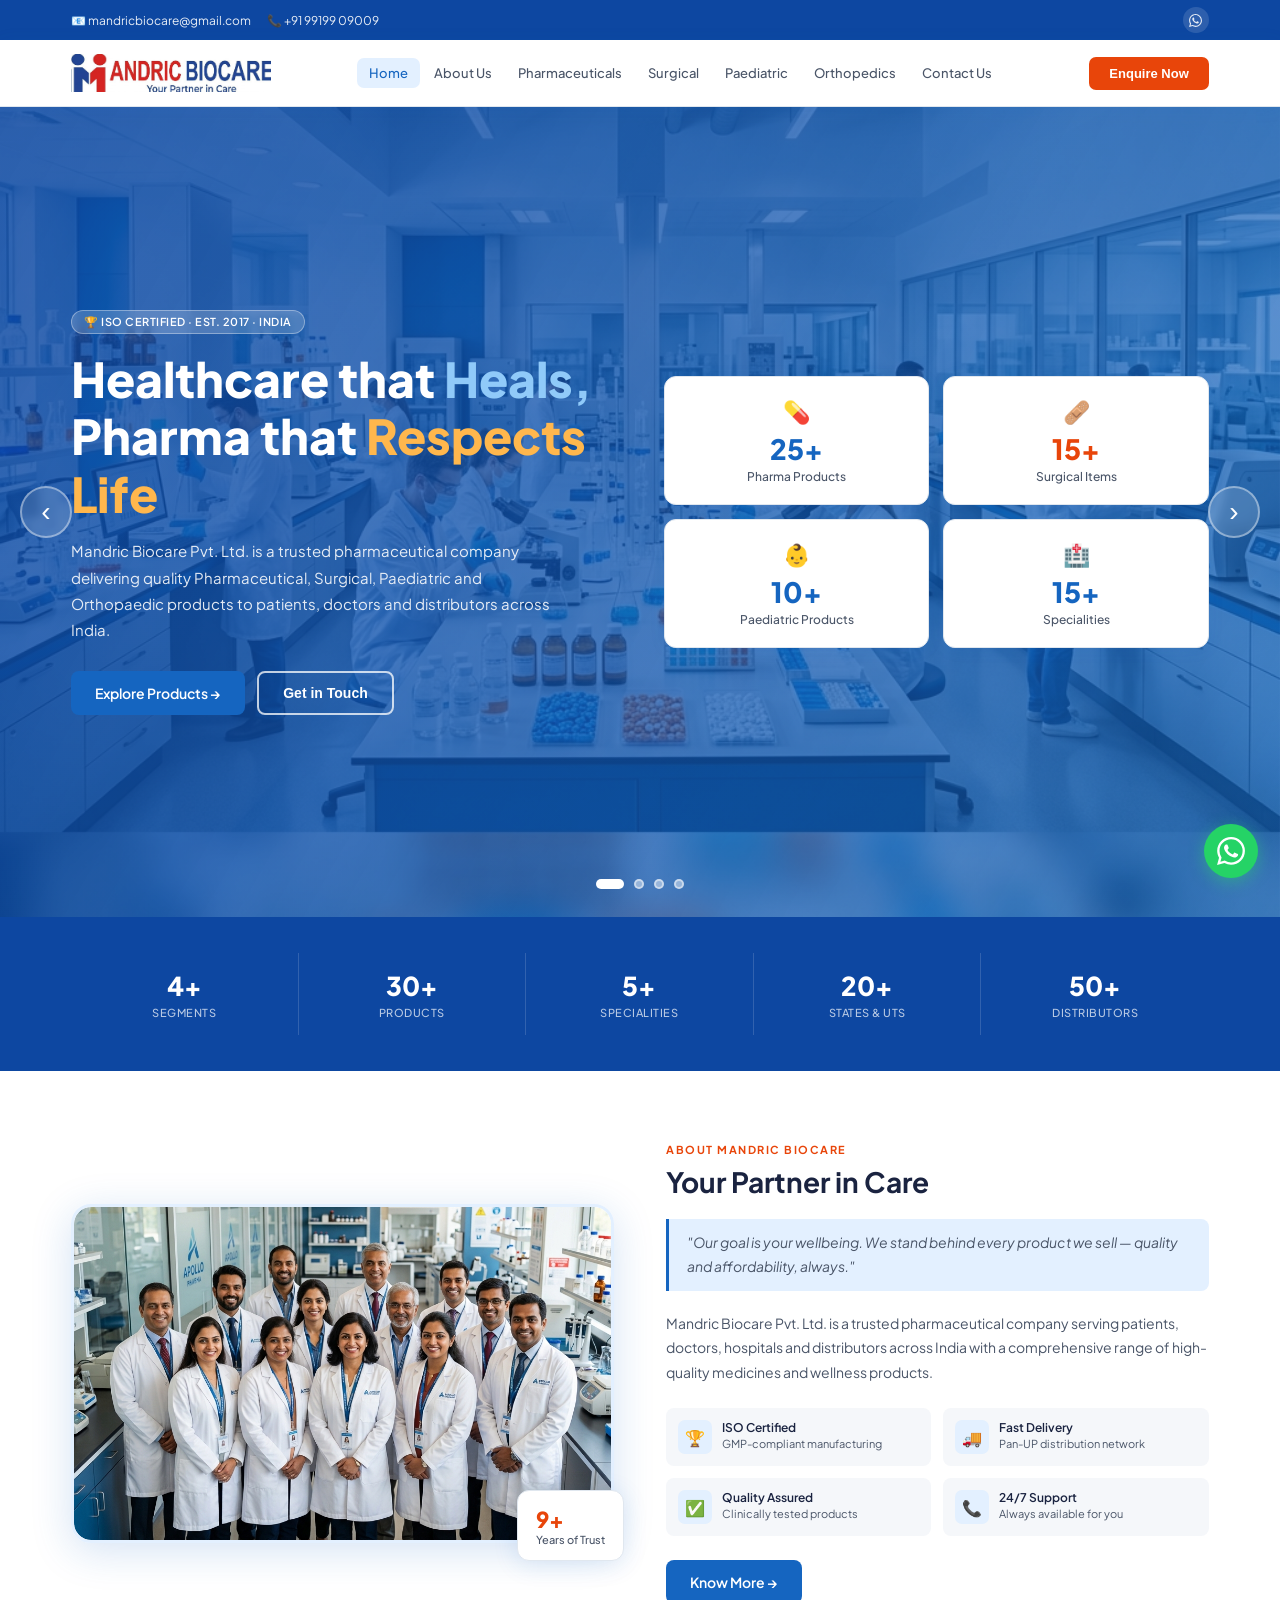
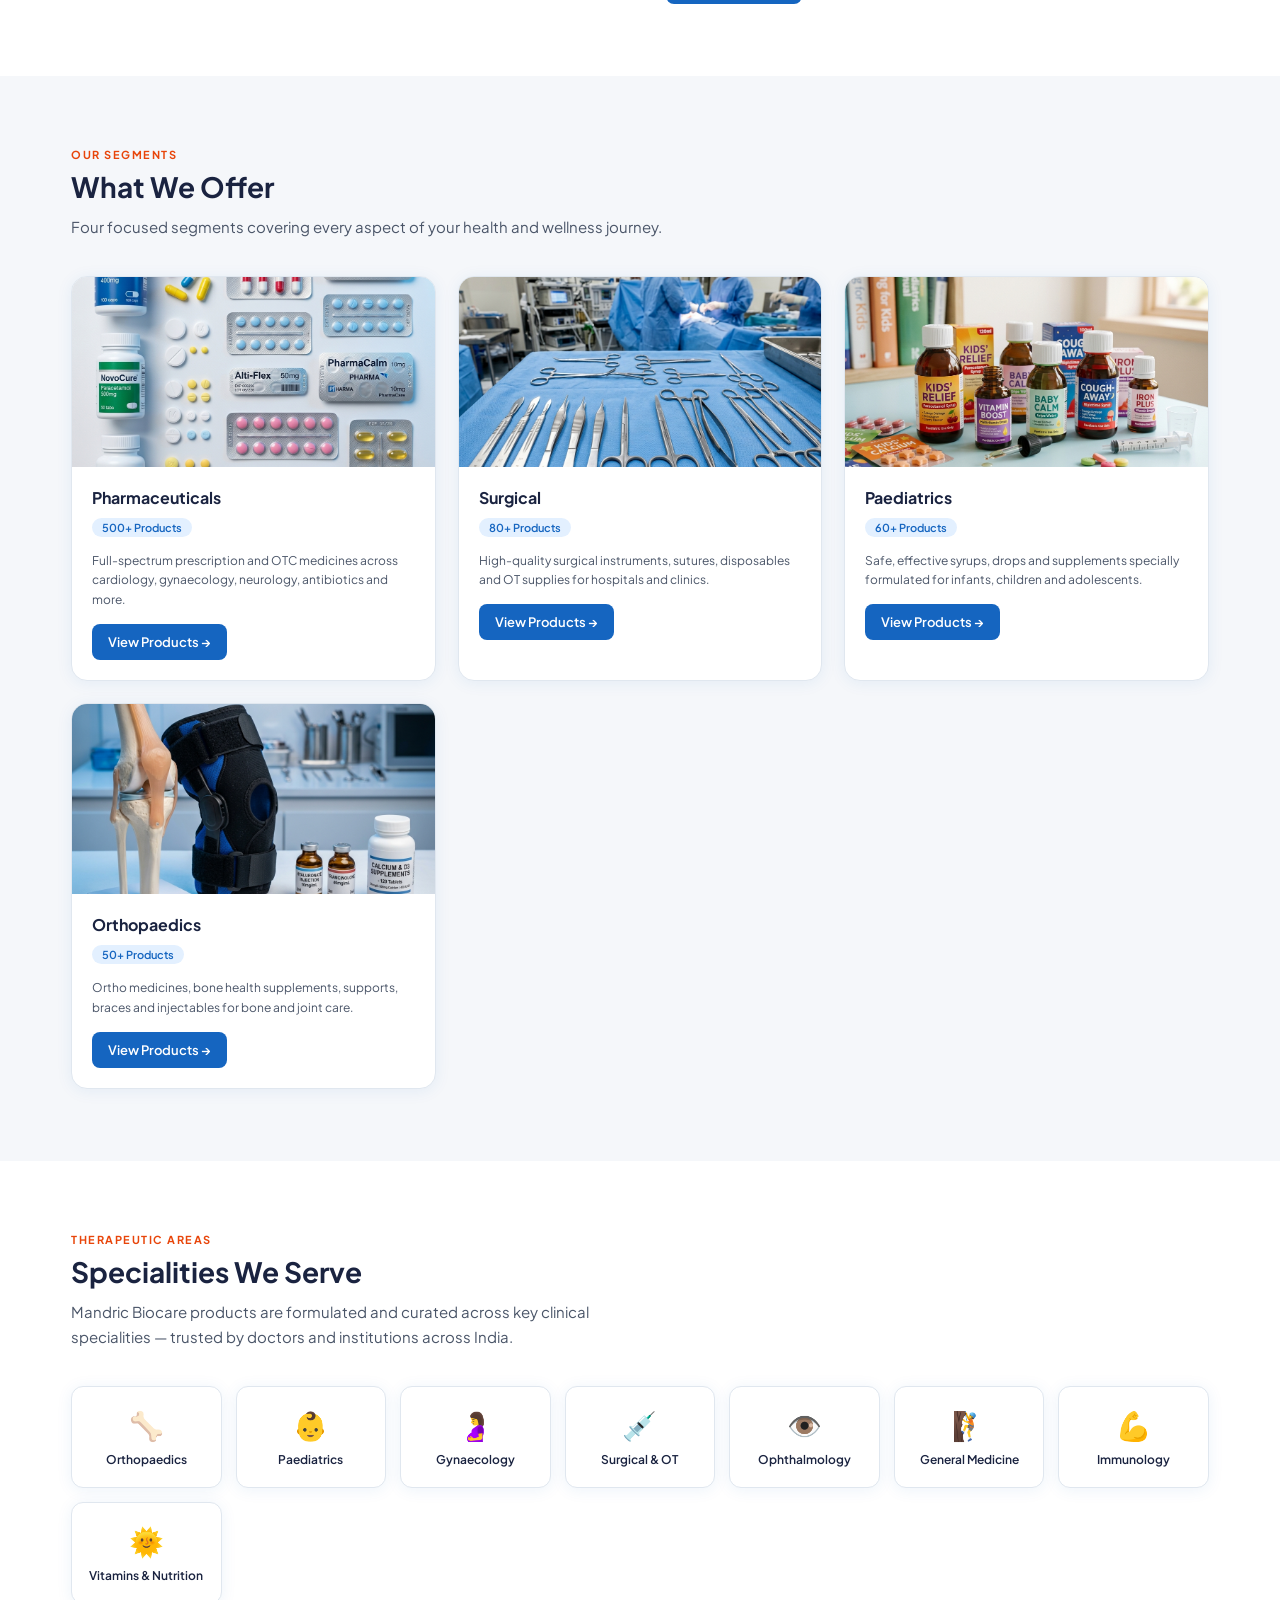
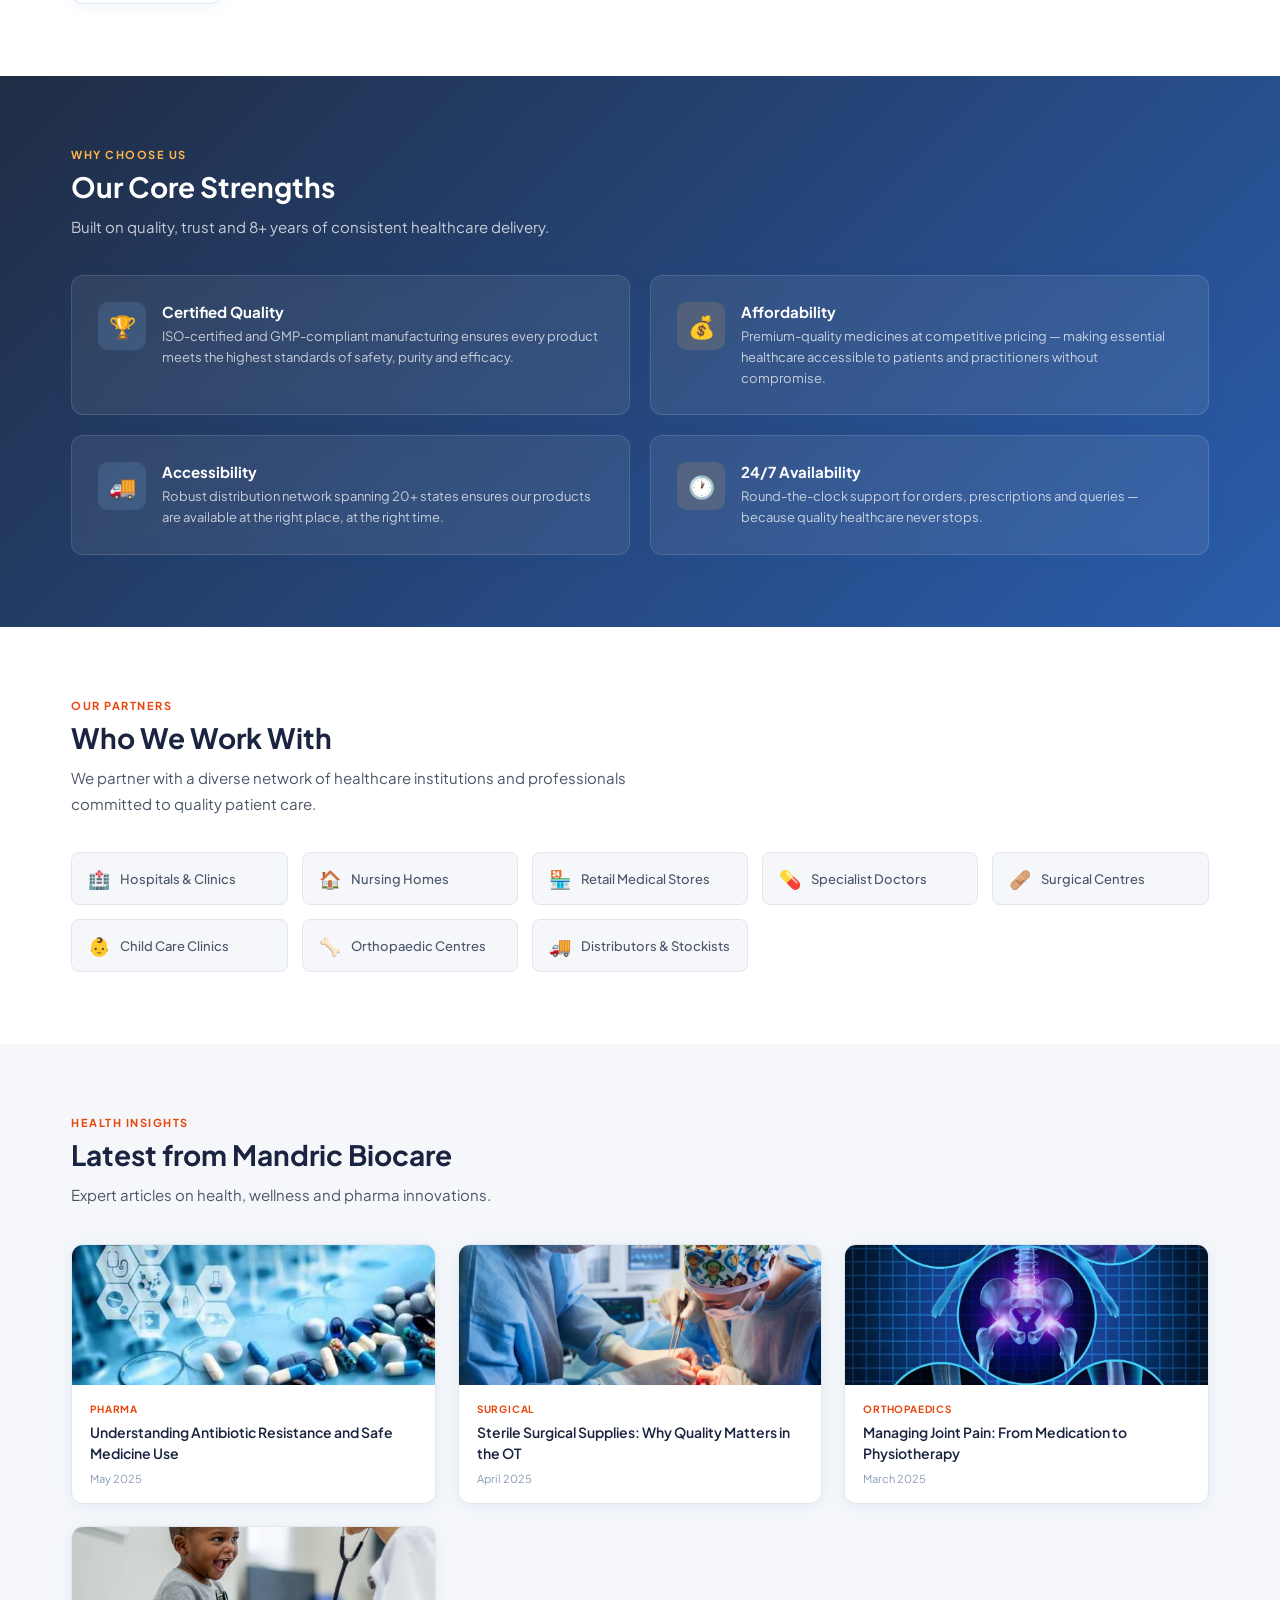
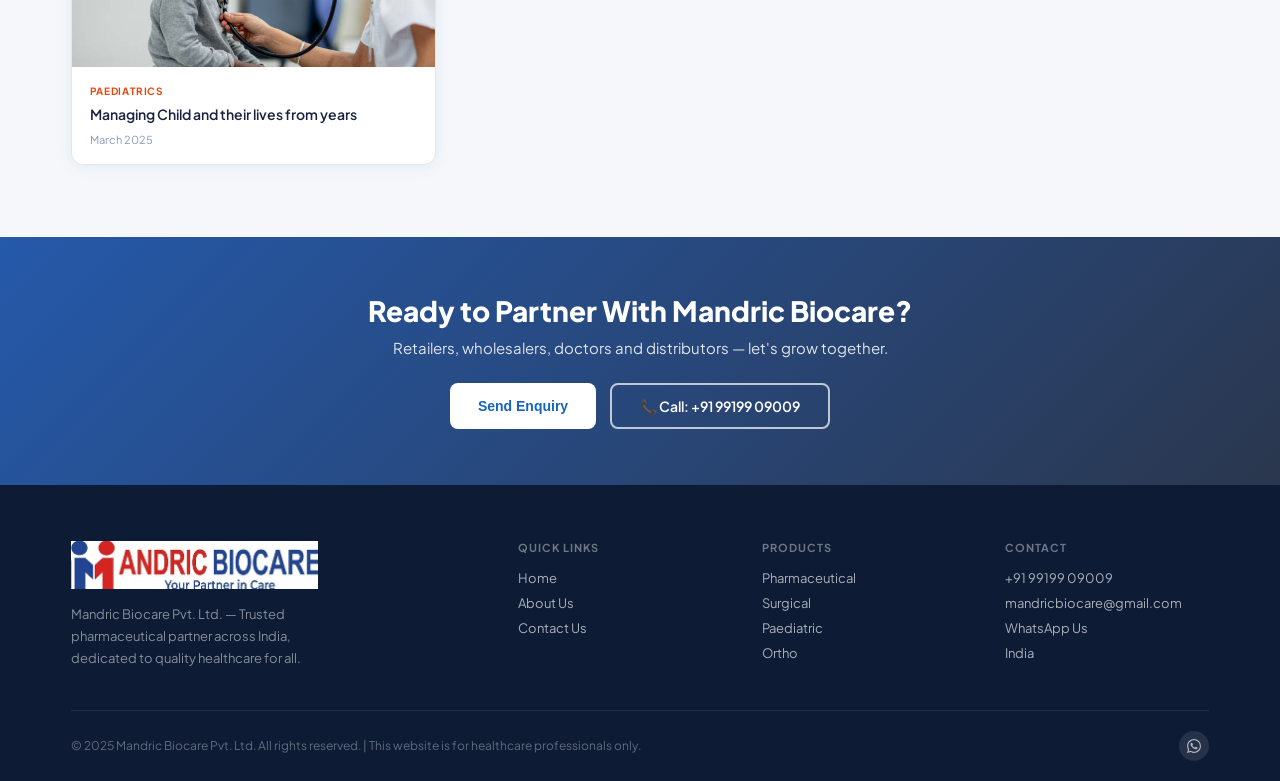
==== commit 52519785: "Remove unused products and clear clutter, update product catalog and images" ====
--- a/index.html
+++ b/index.html
@@ -4,12 +4,55 @@
 <meta charset="UTF-8">
 <meta name="viewport" content="width=device-width, initial-scale=1">
 <meta name="description" content="Mandric Biocare Pvt. Ltd. - Leading pharmaceutical company offering Pharmaceutical, Surgical, Paediatric and Orthopaedic products across India.">
+<meta name="keywords" content="Mandric Biocare, Mandric Biocare Pvt. Ltd., pharmaceutical company India, WHO-GMP certified pharma, surgical instruments, pediatric medicines, orthopedics products, healthcare products India, wholesale medicines, ISO certified pharma">
+<meta name="robots" content="index, follow">
+<link rel="canonical" href="https://dewa-love.github.io/MANDRIC-BIOCARE/index.html">
+
+<!-- Open Graph / Facebook -->
+<meta property="og:type" content="website">
+<meta property="og:url" content="https://dewa-love.github.io/MANDRIC-BIOCARE/index.html">
+<meta property="og:title" content="Home | Mandric Biocare Pvt. Ltd.">
+<meta property="og:description" content="Mandric Biocare Pvt. Ltd. - Leading pharmaceutical company offering Pharmaceutical, Surgical, Paediatric and Orthopaedic products across India.">
+<meta property="og:image" content="https://dewa-love.github.io/MANDRIC-BIOCARE/logo.png">
+
+<!-- Twitter -->
+<meta property="twitter:card" content="summary_large_image">
+<meta property="twitter:url" content="https://dewa-love.github.io/MANDRIC-BIOCARE/index.html">
+<meta property="twitter:title" content="Home | Mandric Biocare Pvt. Ltd.">
+<meta property="twitter:description" content="Mandric Biocare Pvt. Ltd. - Leading pharmaceutical company offering Pharmaceutical, Surgical, Paediatric and Orthopaedic products across India.">
+<meta property="twitter:image" content="https://dewa-love.github.io/MANDRIC-BIOCARE/logo.png">
 <title>Home | Mandric Biocare Pvt. Ltd.</title>
 <link rel="preconnect" href="https://fonts.googleapis.com">
 <link href="https://fonts.googleapis.com/css2?family=Plus+Jakarta+Sans:wght@400;500;600;700;800&display=swap" rel="stylesheet">
+<style>
+  body.intro-playing {
+    overflow: hidden;
+  }
+  body.intro-playing > :not(.video-intro) {
+    visibility: hidden;
+  }
+  .video-intro {
+    position: fixed;
+    inset: 0;
+    z-index: 5000;
+    background: #000;
+  }
+  .video-intro video {
+    width: 100vw;
+    height: 100vh;
+    object-fit: cover;
+    display: block;
+    background: #000;
+  }
+</style>
 <link rel="stylesheet" href="styles.css">
 </head>
-<body>
+<body class="intro-playing">
+
+<div class="video-intro" id="siteIntro" aria-hidden="true">
+  <video id="siteIntroVideo" autoplay muted playsinline preload="auto" src="svfdsbj.mp4"></video>
+  <button id="skipIntro" class="intro-skip" aria-label="Skip intro">Skip</button>
+</div>
 
 <!-- WhatsApp Float -->
 <a class="whatsapp-btn" href="https://wa.me/919919909009" target="_blank" aria-label="WhatsApp">
@@ -225,7 +268,7 @@
         </div>
       </a>
       <a class="seg-card reveal delay-2" href="surgical.html" style="text-decoration:none;color:inherit;">
-        <div class="seg-card-img"><img src="seg-surgical.png" alt="Surgical Products" loading="lazy"></div>===
+        <div class="seg-card-img"><img src="seg-surgical.png" alt="Surgical Products" loading="lazy"></div>
         <div class="seg-body">
           <div class="seg-title">Surgical</div>
           <div class="seg-count">80+ Products</div>
--- a/styles.css
+++ b/styles.css
@@ -49,6 +49,62 @@
   background: #fff;
 }
 
+body.intro-playing {
+  overflow: hidden;
+}
+
+body.intro-playing > :not(.video-intro) {
+  visibility: hidden;
+}
+
+.video-intro {
+  position: fixed;
+  inset: 0;
+  z-index: 5000;
+  background: #000;
+  display: flex;
+  align-items: center;
+  justify-content: center;
+  opacity: 1;
+  visibility: visible;
+  transition: opacity .45s ease, visibility .45s ease;
+}
+
+.video-intro.closing {
+  opacity: 0;
+  visibility: hidden;
+  pointer-events: none;
+}
+
+body:not(.intro-playing) > .video-intro {
+  display: none;
+}
+
+.video-intro video {
+  width: 100%;
+  height: 100%;
+  object-fit: cover;
+  display: block;
+  background: #000;
+}
+
+.intro-skip {
+  position: absolute;
+  top: 18px;
+  right: 18px;
+  z-index: 6000;
+  background: rgba(255,255,255,0.12);
+  color: #fff;
+  border: 1px solid rgba(255,255,255,0.18);
+  padding: 8px 12px;
+  border-radius: 8px;
+  font-weight: 700;
+  cursor: pointer;
+  backdrop-filter: blur(6px);
+}
+
+.intro-skip:hover{background:rgba(255,255,255,0.18)}
+
 /* === FLUID CONTAINER === */
 .container {
   width: min(1280px, 92%);
@@ -1579,12 +1635,23 @@
 
 /* Modal with product photo — larger display area */
 .modal-prod-ico-photo{
-  width:100px;height:100px;
+  width:200px;height:200px;
+  flex:0 0 200px;
+  min-width:200px;
+  min-height:200px;
+  aspect-ratio:1 / 1;
   border-radius:16px;
   background:rgba(255,255,255,.95);
   border:2px solid rgba(255,255,255,.6);
   overflow:hidden;
-  padding:6px;
+  padding:0;
+}
+
+.modal-prod-ico-photo img{
+  width:100% !important;
+  height:100% !important;
+  object-fit:cover !important;
+  display:block;
 }
 
 .no-results {
@@ -1816,7 +1883,8 @@
 }
 
 .modal-prod-hero {
-  display: flex;
+  display: grid;
+  grid-template-columns: 200px minmax(0, 1fr);
   align-items: center;
   gap: 22px;
   margin-bottom: 22px;
@@ -1882,6 +1950,35 @@
 
 .modal-prod-wa {
   margin-bottom: 22px;
+}
+
+.modal-prod-benefits {
+  display: grid;
+  gap: 10px;
+  margin-bottom: 22px;
+}
+
+.modal-benefit {
+  display: flex;
+  align-items: flex-start;
+  gap: 10px;
+  background: #f7fbff;
+  border: 1px solid #dfeafb;
+  border-radius: 14px;
+  padding: 12px 14px;
+}
+
+.modal-benefit i {
+  font-size: 16px;
+  color: #2E7D32;
+  margin-top: 1px;
+  flex-shrink: 0;
+}
+
+.modal-benefit span {
+  font-size: 13px;
+  line-height: 1.6;
+  color: #24324a;
 }
 
 .modal-prod-desc {
@@ -2698,18 +2795,26 @@
   }
 
   .modal-prod-hero {
-    flex-direction: column;
-    align-items: flex-start;
+    grid-template-columns: 1fr;
+    justify-items: start;
     gap: 14px;
     padding: 16px;
   }
 
-  .modal-prod-ico {
+  .modal-prod-ico:not(.modal-prod-ico-photo) {
     width: 60px;
     height: 60px;
     font-size: 32px;
   }
 
+  .modal-prod-ico-photo {
+    width: 200px;
+    height: 200px;
+    flex: 0 0 200px;
+    min-width: 200px;
+    min-height: 200px;
+  }
+
   .modal-prod-name {
     font-size: 16px;
   }
@@ -2725,6 +2830,19 @@
 
   .modal-prod-desc {
     padding: 14px 16px;
+  }
+
+  .modal-prod-benefits {
+    gap: 8px;
+    margin-bottom: 18px;
+  }
+
+  .modal-benefit {
+    padding: 10px 12px;
+  }
+
+  .modal-benefit span {
+    font-size: 12.5px;
   }
 }
 
